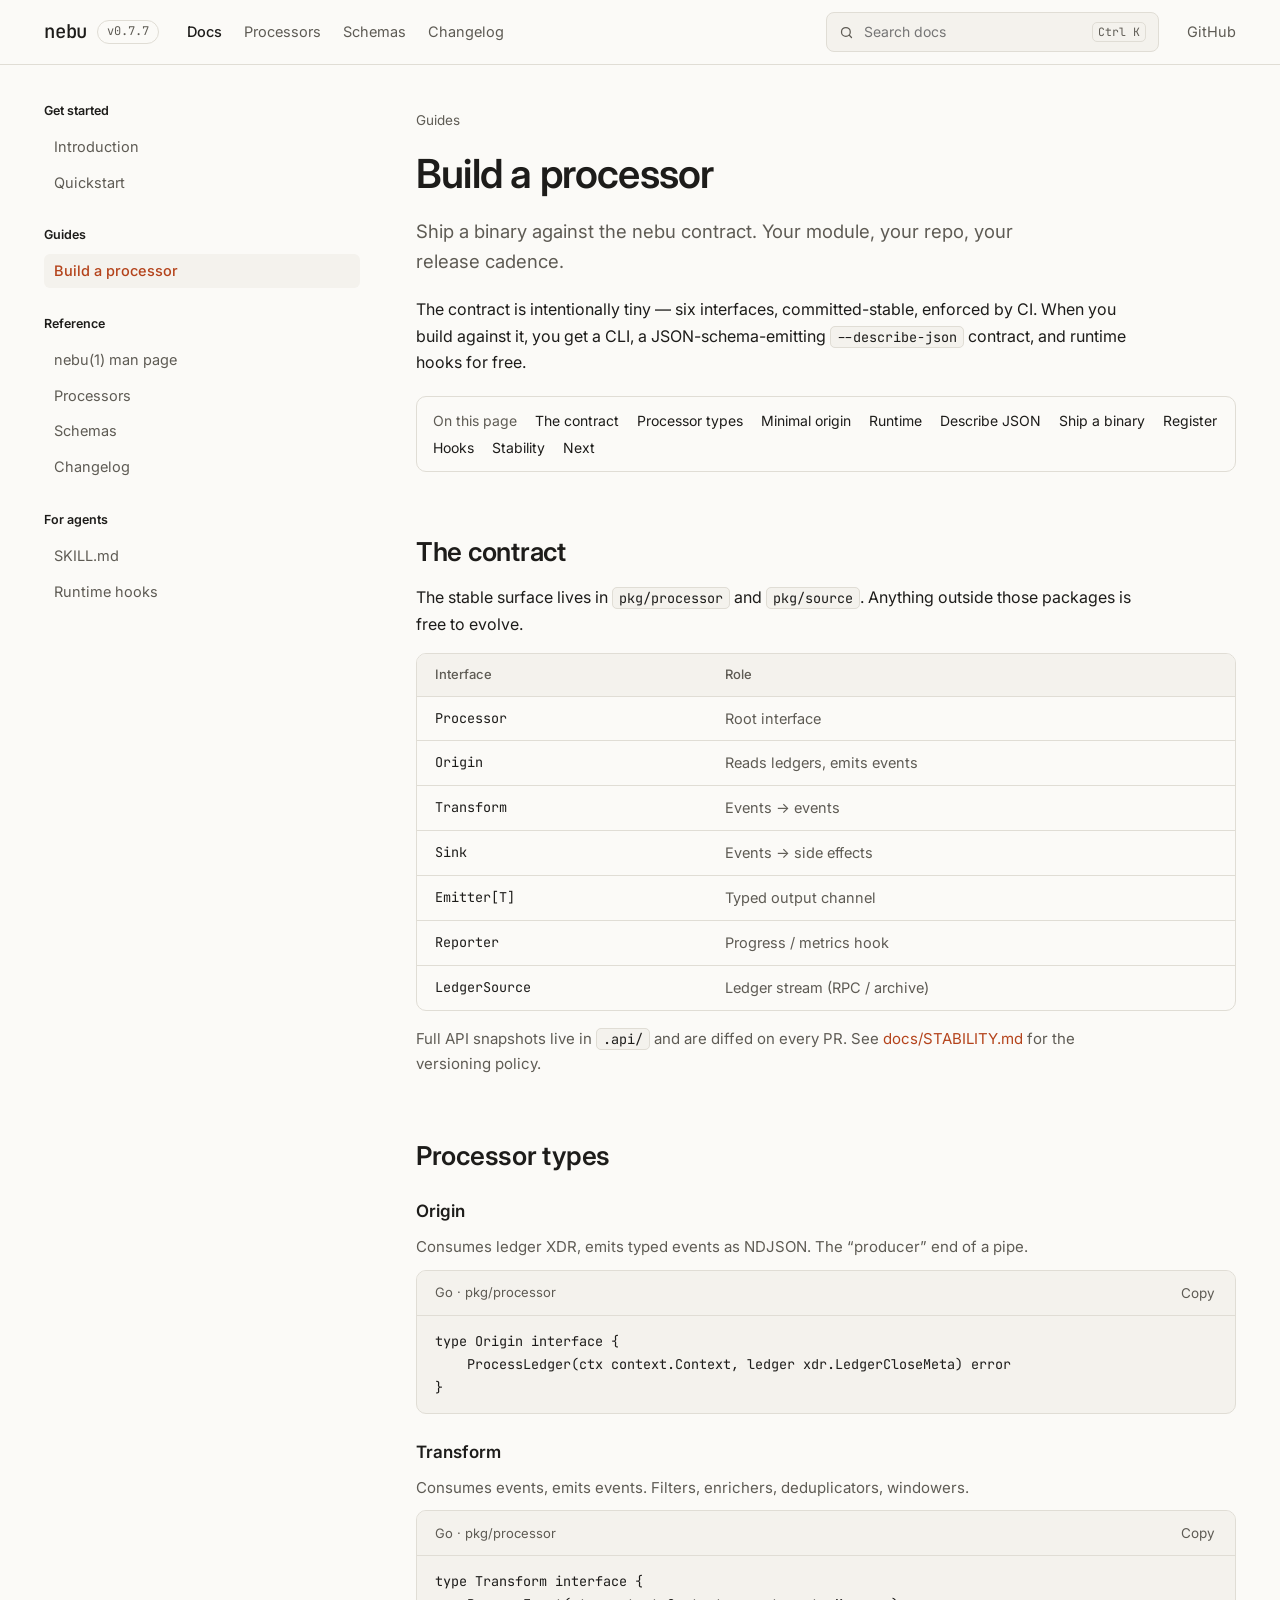
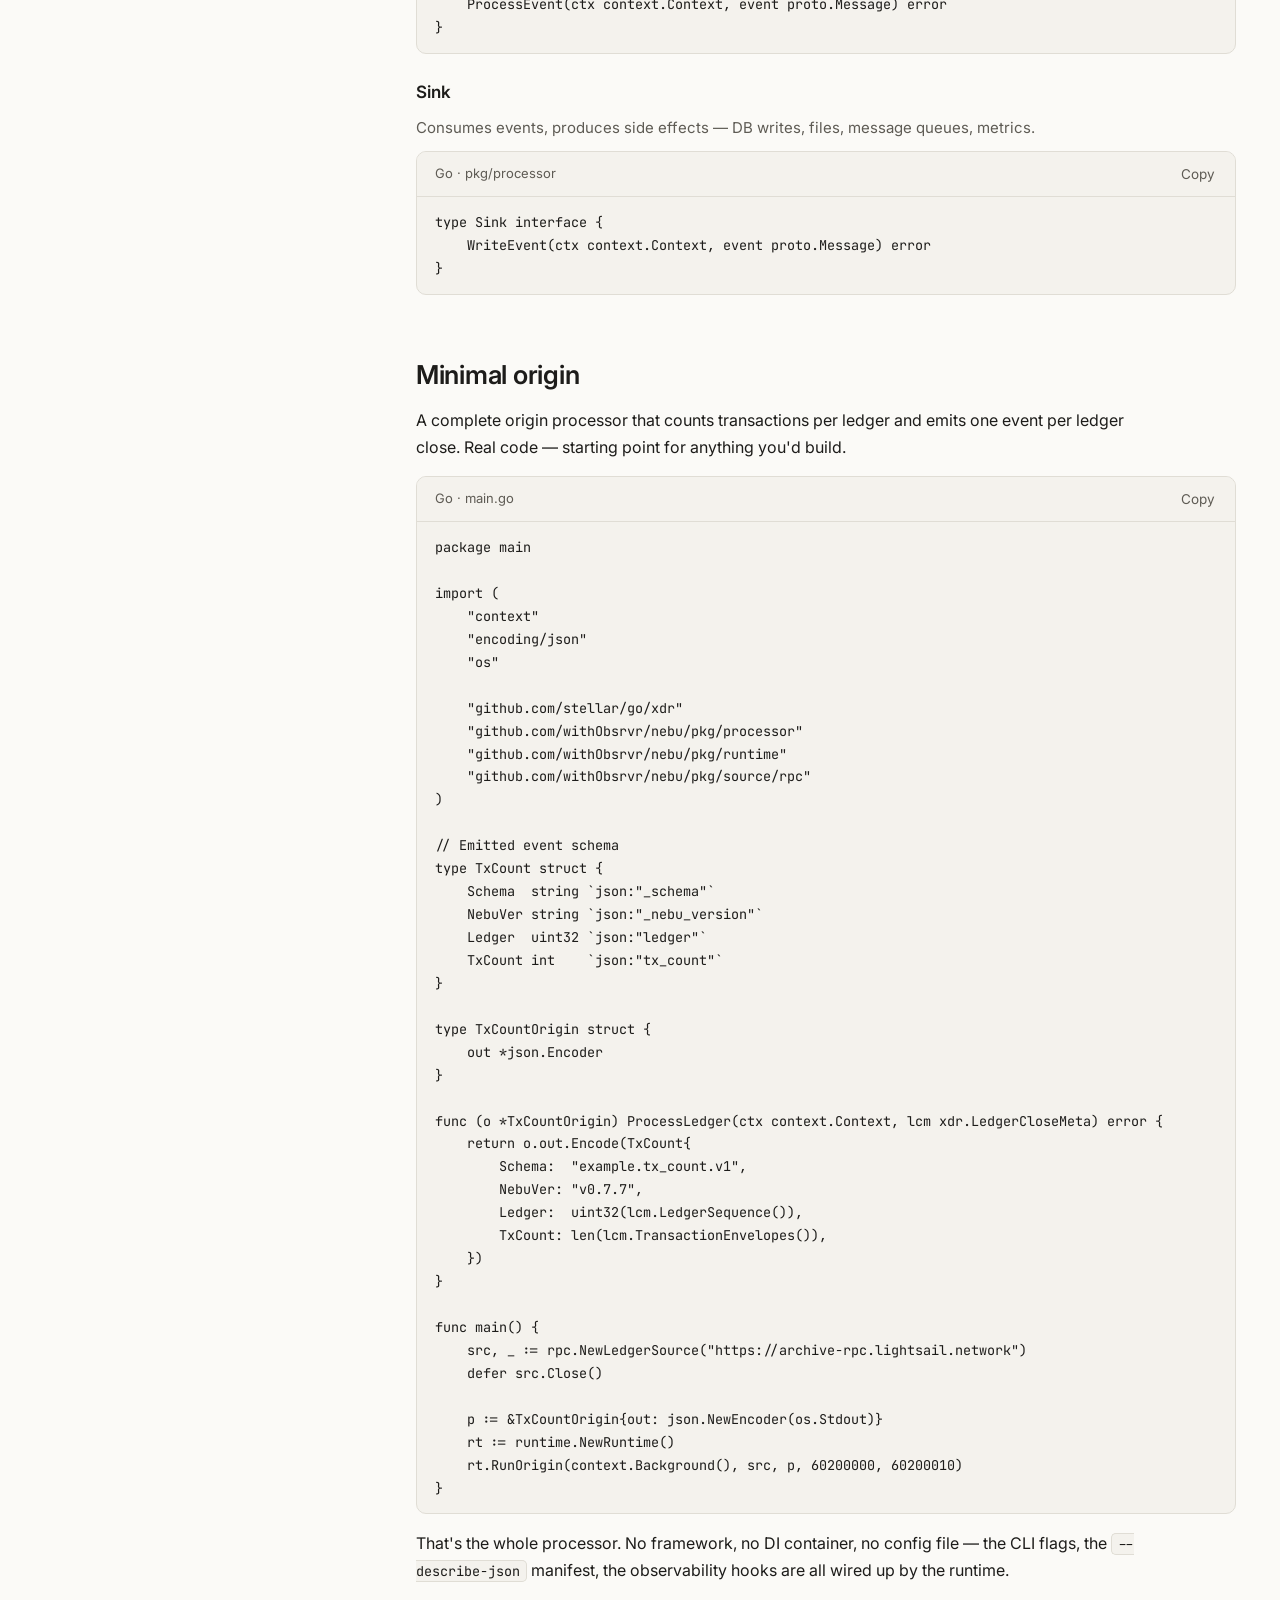
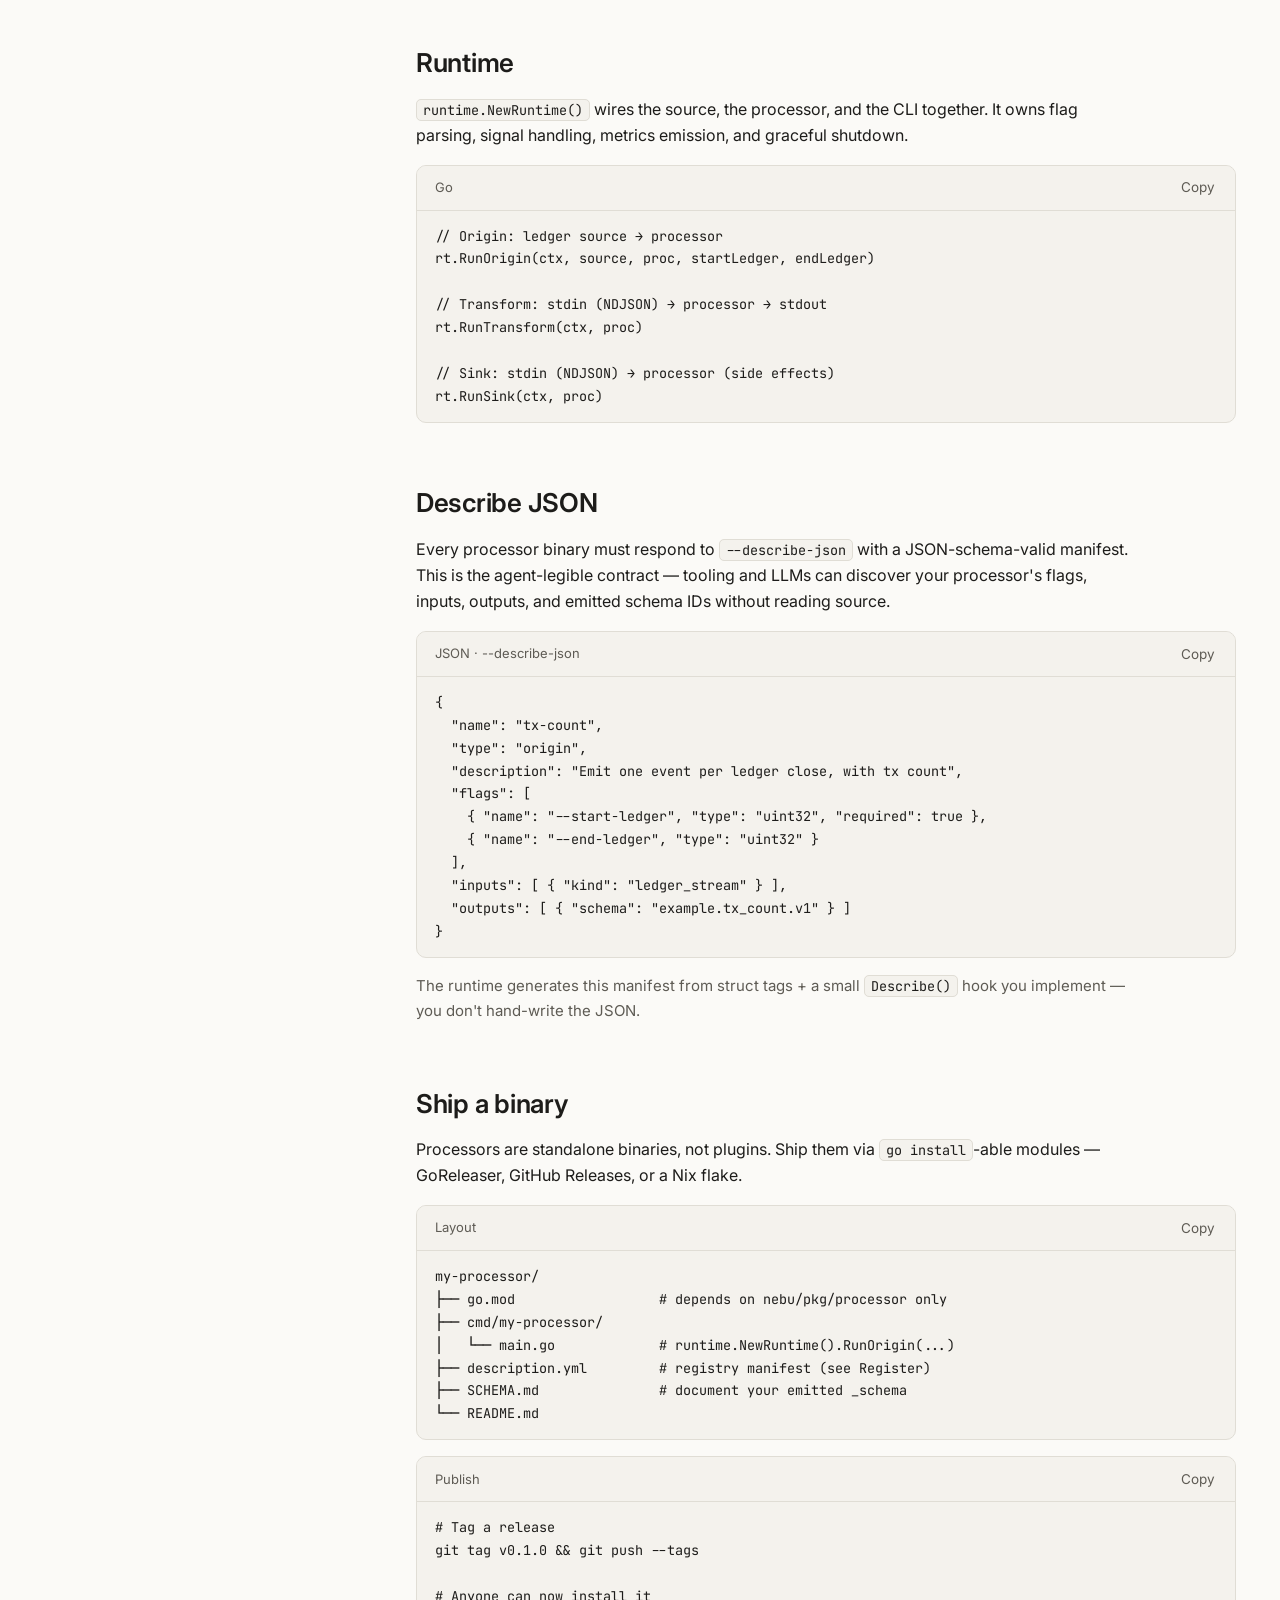
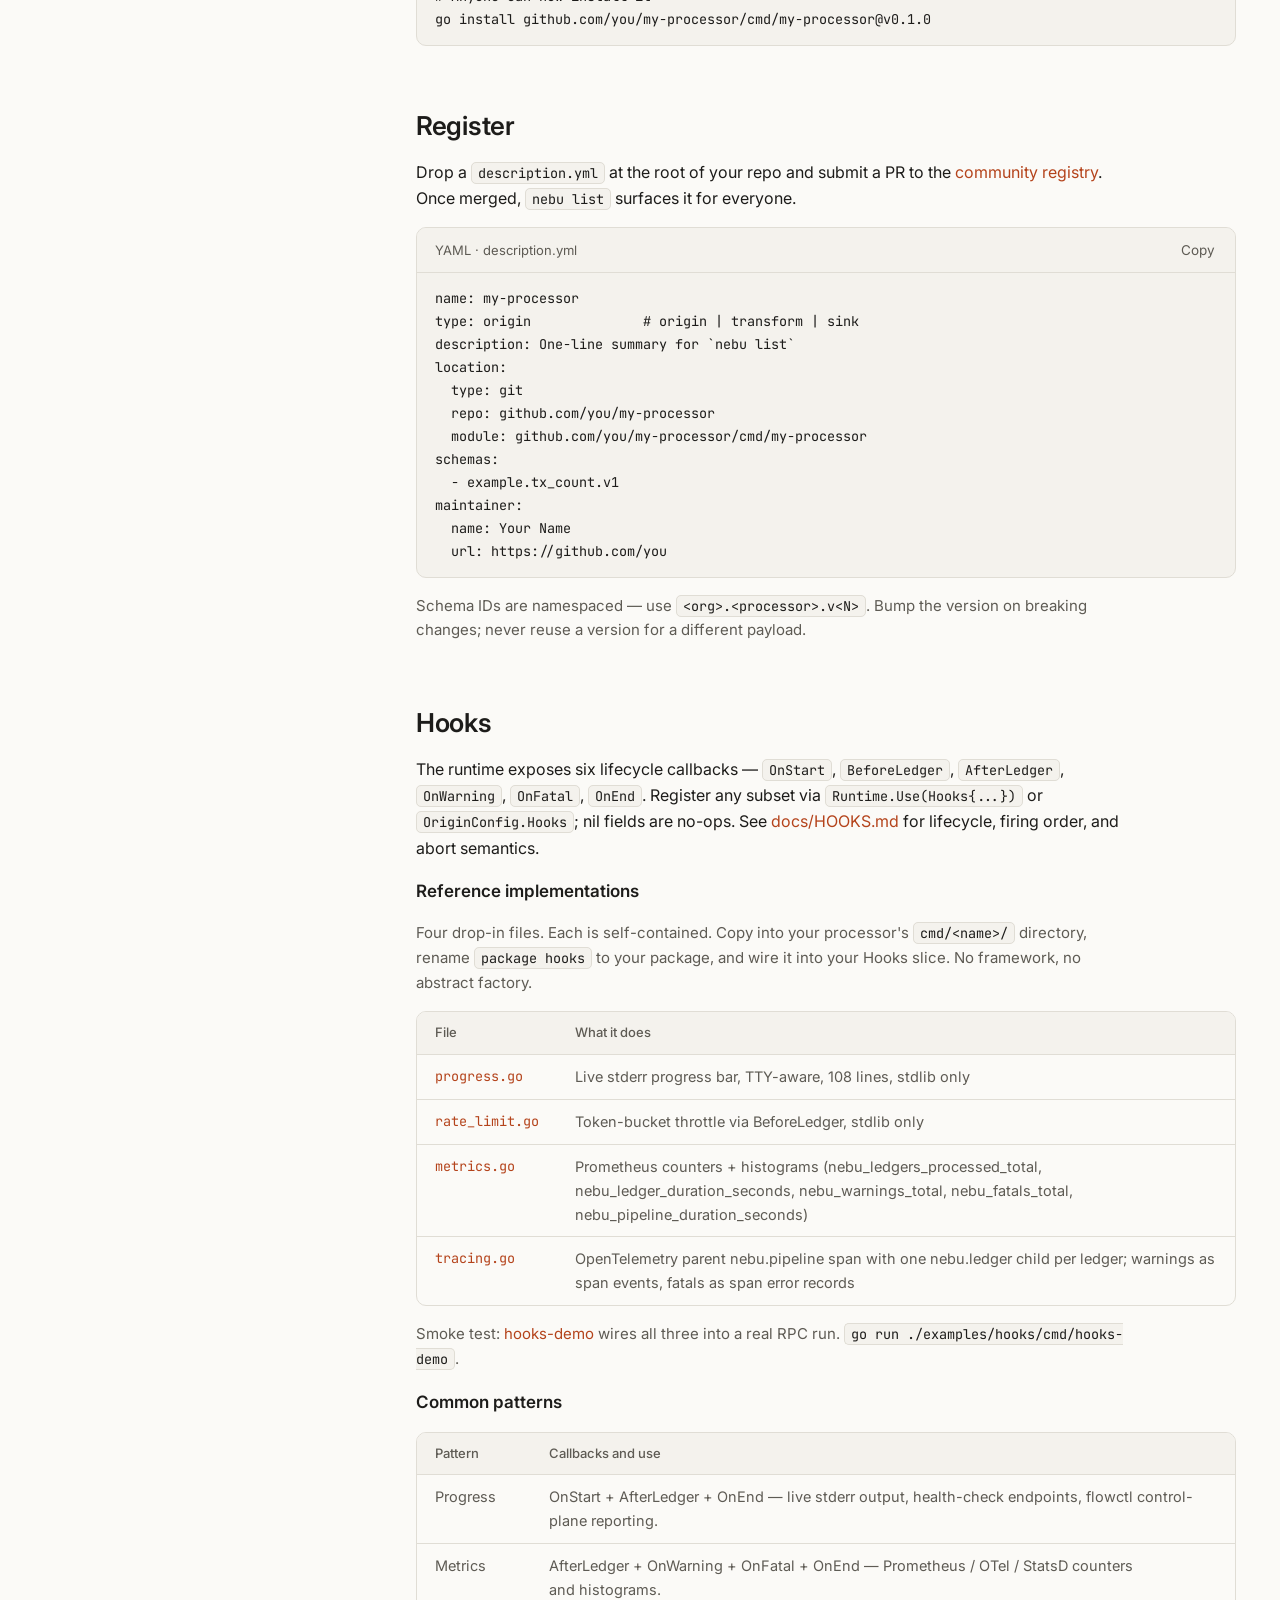
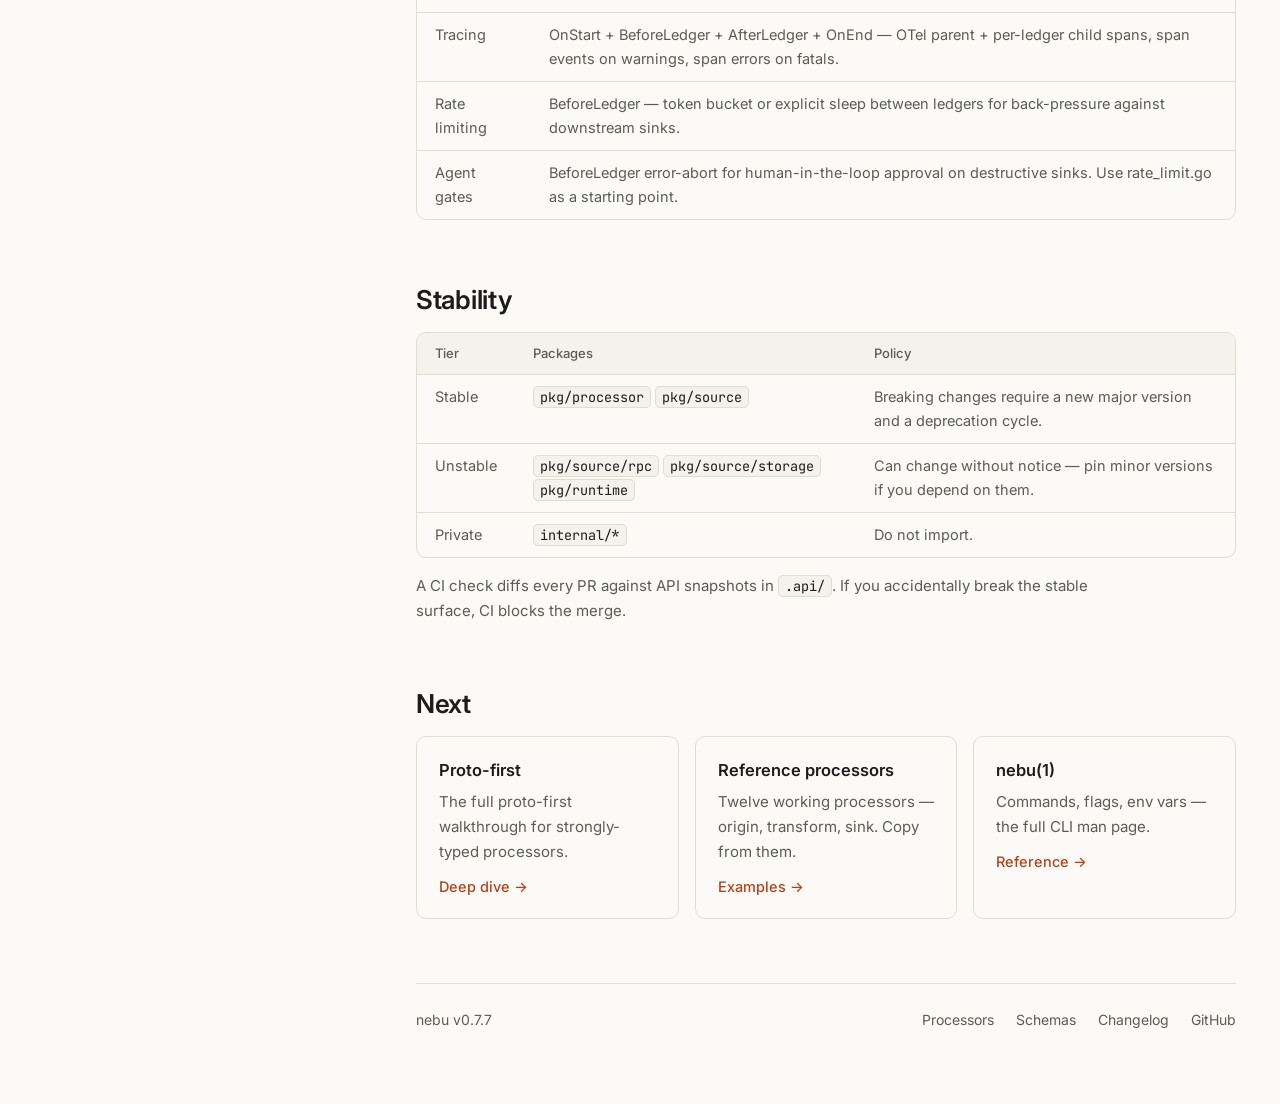
==== docs/build-processors.html @ 7b01dae7 "chore: repin the registry, and the samples catch up to v0.7.7 The registry bump to nebu v0.7.7 is me" ====
<!DOCTYPE html>
<html lang="en">
<head>
<meta charset="utf-8">
<meta name="viewport" content="width=device-width, initial-scale=1">
<meta name="color-scheme" content="dark light">
<title>Build a nebu processor</title>
<link rel="preconnect" href="https://fonts.googleapis.com">
<link rel="preconnect" href="https://fonts.gstatic.com" crossorigin>
<link rel="stylesheet" href="https://fonts.googleapis.com/css2?family=Inter:wght@400;500;600&amp;family=JetBrains+Mono:wght@400;500&amp;display=swap">
<link rel="stylesheet" href="assets/nebu.css">
</head>
<body id="top">

<header class="site-header">
<div class="site-header__inner">
<a href="index.html" class="brand">
<span class="brand__name">nebu</span>
<span class="brand__version">v0.7.7</span>
</a>
<nav aria-label="Primary" class="site-nav">
<a href="index.html" class="site-nav__link is-current">Docs</a>
<a href="processors.html" class="site-nav__link">Processors</a>
<a href="schemas.html" class="site-nav__link">Schemas</a>
<a href="changelog.html" class="site-nav__link">Changelog</a>
</nav>
<label data-search class="search">
<svg aria-hidden="true" width="15" height="15" viewBox="0 0 24 24" fill="none" stroke="currentColor" stroke-width="2" stroke-linecap="round"><circle cx="11" cy="11" r="7"></circle><path d="M20 20l-3.5-3.5"></path></svg>
<span class="sr-only">Search the docs</span>
<input type="search" placeholder="Search docs" class="search__input">
<span class="search__kbd">⌘K</span>
</label>
<a href="https://github.com/withObsrvr/nebu" class="site-nav__link">GitHub</a>
</div>
</header>

<div class="layout">
<nav aria-label="Documentation" class="sidebar"><div class="stack gap-2"><div class="sidebar__title">Get started</div><a href="index.html" class="sidebar__link">Introduction</a><a href="quickstart.html" class="sidebar__link">Quickstart</a></div><div class="stack gap-2"><div class="sidebar__title">Guides</div><a href="build-processors.html" aria-current="page" class="sidebar__link is-current">Build a processor</a></div><div class="stack gap-2"><div class="sidebar__title">Reference</div><a href="man.html" class="sidebar__link">nebu(1) man page</a><a href="processors.html" class="sidebar__link">Processors</a><a href="schemas.html" class="sidebar__link">Schemas</a><a href="changelog.html" class="sidebar__link">Changelog</a></div><div class="stack gap-2"><div class="sidebar__title">For agents</div><a href="https://nebu.withobsrvr.com/SKILL.md" class="sidebar__link">SKILL.md</a><a href="https://github.com/withObsrvr/nebu/blob/main/docs/HOOKS.md" class="sidebar__link">Runtime hooks</a></div></nav>
<main class="content">
<section class="stack gap-20"><div class="eyebrow">Guides</div>
<h1>Build a processor</h1>
<p class="lede">Ship a binary against the nebu contract. Your module, your repo, your release cadence.</p>
<p class="measure">The contract is intentionally tiny — six interfaces, committed-stable, enforced by CI. When you build against it, you get a CLI, a JSON-schema-emitting <code class="ic">--describe-json</code> contract, and runtime hooks for free.</p>
<nav aria-label="On this page" class="toc"><span class="muted">On this page</span><a href="#contract" class="fg">The contract</a><a href="#types" class="fg">Processor types</a><a href="#minimal" class="fg">Minimal origin</a><a href="#runtime" class="fg">Runtime</a><a href="#describe" class="fg">Describe JSON</a><a href="#ship" class="fg">Ship a binary</a><a href="#register" class="fg">Register</a><a href="#hooks" class="fg">Hooks</a><a href="#stability" class="fg">Stability</a><a href="#next" class="fg">Next</a></nav></section>

<section class="stack gap-16"><h2 id="contract">The contract</h2>
<p class="measure">The stable surface lives in <code class="ic">pkg/processor</code> and <code class="ic">pkg/source</code>. Anything outside those packages is free to evolve.</p>
<div class="table-wrap"><table class="table" style="min-width: 420px"><thead><tr><th scope="col">Interface</th><th scope="col">Role</th></tr></thead><tbody><tr><td class="mono nowrap">Processor</td><td class="muted">Root interface</td></tr><tr><td class="mono nowrap">Origin</td><td class="muted">Reads ledgers, emits events</td></tr><tr><td class="mono nowrap">Transform</td><td class="muted">Events → events</td></tr><tr><td class="mono nowrap">Sink</td><td class="muted">Events → side effects</td></tr><tr><td class="mono nowrap">Emitter[T]</td><td class="muted">Typed output channel</td></tr><tr><td class="mono nowrap">Reporter</td><td class="muted">Progress / metrics hook</td></tr><tr><td class="mono nowrap">LedgerSource</td><td class="muted">Ledger stream (RPC / archive)</td></tr></tbody></table></div>
<p class="measure small muted">Full API snapshots live in <code class="ic">.api/</code> and are diffed on every PR. See <a href="https://github.com/withObsrvr/nebu/blob/main/docs/STABILITY.md">docs/STABILITY.md</a> for the versioning policy.</p></section>

<section class="stack gap-24"><h2 id="types">Processor types</h2>
<div class="stack gap-10"><h3>Origin</h3>
<p class="measure small muted">Consumes ledger XDR, emits typed events as NDJSON. The “producer” end of a pipe.</p>
<div data-code class="code-block"><div class="code-block__head"><span class="code-block__label">Go · pkg/processor</span><button type="button" data-copy class="copy-btn">Copy</button></div><pre class="code-block__pre">type Origin interface {
	ProcessLedger(ctx context.Context, ledger xdr.LedgerCloseMeta) error
}</pre></div></div>
<div class="stack gap-10"><h3>Transform</h3>
<p class="measure small muted">Consumes events, emits events. Filters, enrichers, deduplicators, windowers.</p>
<div data-code class="code-block"><div class="code-block__head"><span class="code-block__label">Go · pkg/processor</span><button type="button" data-copy class="copy-btn">Copy</button></div><pre class="code-block__pre">type Transform interface {
	ProcessEvent(ctx context.Context, event proto.Message) error
}</pre></div></div>
<div class="stack gap-10"><h3>Sink</h3>
<p class="measure small muted">Consumes events, produces side effects — DB writes, files, message queues, metrics.</p>
<div data-code class="code-block"><div class="code-block__head"><span class="code-block__label">Go · pkg/processor</span><button type="button" data-copy class="copy-btn">Copy</button></div><pre class="code-block__pre">type Sink interface {
	WriteEvent(ctx context.Context, event proto.Message) error
}</pre></div></div></section>

<section class="stack gap-16"><h2 id="minimal">Minimal origin</h2>
<p class="measure">A complete origin processor that counts transactions per ledger and emits one event per ledger close. Real code — starting point for anything you'd build.</p>
<div data-code class="code-block"><div class="code-block__head"><span class="code-block__label">Go · main.go</span><button type="button" data-copy class="copy-btn">Copy</button></div><pre class="code-block__pre">package main

import (
	"context"
	"encoding/json"
	"os"

	"github.com/stellar/go/xdr"
	"github.com/withObsrvr/nebu/pkg/processor"
	"github.com/withObsrvr/nebu/pkg/runtime"
	"github.com/withObsrvr/nebu/pkg/source/rpc"
)

// Emitted event schema
type TxCount struct {
	Schema  string `json:"_schema"`
	NebuVer string `json:"_nebu_version"`
	Ledger  uint32 `json:"ledger"`
	TxCount int    `json:"tx_count"`
}

type TxCountOrigin struct {
	out *json.Encoder
}

func (o *TxCountOrigin) ProcessLedger(ctx context.Context, lcm xdr.LedgerCloseMeta) error {
	return o.out.Encode(TxCount{
		Schema:  "example.tx_count.v1",
		NebuVer: "v0.7.7",
		Ledger:  uint32(lcm.LedgerSequence()),
		TxCount: len(lcm.TransactionEnvelopes()),
	})
}

func main() {
	src, _ := rpc.NewLedgerSource("https://archive-rpc.lightsail.network")
	defer src.Close()

	p := &amp;TxCountOrigin{out: json.NewEncoder(os.Stdout)}
	rt := runtime.NewRuntime()
	rt.RunOrigin(context.Background(), src, p, 60200000, 60200010)
}</pre></div>
<p class="measure">That's the whole processor. No framework, no DI container, no config file — the CLI flags, the <code class="ic">--describe-json</code> manifest, the observability hooks are all wired up by the runtime.</p></section>

<section class="stack gap-16"><h2 id="runtime">Runtime</h2>
<p class="measure"><code class="ic">runtime.NewRuntime()</code> wires the source, the processor, and the CLI together. It owns flag parsing, signal handling, metrics emission, and graceful shutdown.</p>
<div data-code class="code-block"><div class="code-block__head"><span class="code-block__label">Go</span><button type="button" data-copy class="copy-btn">Copy</button></div><pre class="code-block__pre">// Origin: ledger source → processor
rt.RunOrigin(ctx, source, proc, startLedger, endLedger)

// Transform: stdin (NDJSON) → processor → stdout
rt.RunTransform(ctx, proc)

// Sink: stdin (NDJSON) → processor (side effects)
rt.RunSink(ctx, proc)</pre></div></section>

<section class="stack gap-16"><h2 id="describe">Describe JSON</h2>
<p class="measure">Every processor binary must respond to <code class="ic">--describe-json</code> with a JSON-schema-valid manifest. This is the agent-legible contract — tooling and LLMs can discover your processor's flags, inputs, outputs, and emitted schema IDs without reading source.</p>
<div data-code class="code-block"><div class="code-block__head"><span class="code-block__label">JSON · --describe-json</span><button type="button" data-copy class="copy-btn">Copy</button></div><pre class="code-block__pre">{
  "name": "tx-count",
  "type": "origin",
  "description": "Emit one event per ledger close, with tx count",
  "flags": [
    { "name": "--start-ledger", "type": "uint32", "required": true },
    { "name": "--end-ledger", "type": "uint32" }
  ],
  "inputs": [ { "kind": "ledger_stream" } ],
  "outputs": [ { "schema": "example.tx_count.v1" } ]
}</pre></div>
<p class="measure small muted">The runtime generates this manifest from struct tags + a small <code class="ic">Describe()</code> hook you implement — you don't hand-write the JSON.</p></section>

<section class="stack gap-16"><h2 id="ship">Ship a binary</h2>
<p class="measure">Processors are standalone binaries, not plugins. Ship them via <code class="ic">go install</code>-able modules — GoReleaser, GitHub Releases, or a Nix flake.</p>
<div data-code class="code-block"><div class="code-block__head"><span class="code-block__label">Layout</span><button type="button" data-copy class="copy-btn">Copy</button></div><pre class="code-block__pre">my-processor/
├── go.mod                  # depends on nebu/pkg/processor only
├── cmd/my-processor/
│   └── main.go             # runtime.NewRuntime().RunOrigin(...)
├── description.yml         # registry manifest (see Register)
├── SCHEMA.md               # document your emitted _schema
└── README.md</pre></div>
<div data-code class="code-block"><div class="code-block__head"><span class="code-block__label">Publish</span><button type="button" data-copy class="copy-btn">Copy</button></div><pre class="code-block__pre"># Tag a release
git tag v0.1.0 &amp;&amp; git push --tags

# Anyone can now install it
go install github.com/you/my-processor/cmd/my-processor@v0.1.0</pre></div></section>

<section class="stack gap-16"><h2 id="register">Register</h2>
<p class="measure">Drop a <code class="ic">description.yml</code> at the root of your repo and submit a PR to the <a href="https://github.com/withObsrvr/nebu-processor-registry">community registry</a>. Once merged, <code class="ic">nebu list</code> surfaces it for everyone.</p>
<div data-code class="code-block"><div class="code-block__head"><span class="code-block__label">YAML · description.yml</span><button type="button" data-copy class="copy-btn">Copy</button></div><pre class="code-block__pre">name: my-processor
type: origin              # origin | transform | sink
description: One-line summary for `nebu list`
location:
  type: git
  repo: github.com/you/my-processor
  module: github.com/you/my-processor/cmd/my-processor
schemas:
  - example.tx_count.v1
maintainer:
  name: Your Name
  url: https://github.com/you</pre></div>
<p class="measure small muted">Schema IDs are namespaced — use <code class="ic">&lt;org&gt;.&lt;processor&gt;.v&lt;N&gt;</code>. Bump the version on breaking changes; never reuse a version for a different payload.</p></section>

<section class="stack gap-16"><h2 id="hooks">Hooks</h2>
<p class="measure">The runtime exposes six lifecycle callbacks — <code class="ic">OnStart</code>, <code class="ic">BeforeLedger</code>, <code class="ic">AfterLedger</code>, <code class="ic">OnWarning</code>, <code class="ic">OnFatal</code>, <code class="ic">OnEnd</code>. Register any subset via <code class="ic">Runtime.Use(Hooks{...})</code> or <code class="ic">OriginConfig.Hooks</code>; nil fields are no-ops. See <a href="https://github.com/withObsrvr/nebu/blob/main/docs/HOOKS.md">docs/HOOKS.md</a> for lifecycle, firing order, and abort semantics.</p>
<h3>Reference implementations</h3>
<p class="measure small muted">Four drop-in files. Each is self-contained. Copy into your processor's <code class="ic">cmd/&lt;name&gt;/</code> directory, rename <code class="ic">package hooks</code> to your package, and wire it into your Hooks slice. No framework, no abstract factory.</p>
<div class="table-wrap"><table class="table"><thead><tr><th scope="col">File</th><th scope="col">What it does</th></tr></thead><tbody><tr><td class="mono nowrap"><a href="https://github.com/withObsrvr/nebu-processor-registry/blob/main/processors/token-transfer/cmd/token-transfer/progress.go">progress.go</a></td><td class="muted">Live stderr progress bar, TTY-aware, 108 lines, stdlib only</td></tr><tr><td class="mono nowrap"><a href="https://github.com/withObsrvr/nebu/blob/main/examples/hooks/rate_limit.go">rate_limit.go</a></td><td class="muted">Token-bucket throttle via BeforeLedger, stdlib only</td></tr><tr><td class="mono nowrap"><a href="https://github.com/withObsrvr/nebu/blob/main/examples/hooks/metrics.go">metrics.go</a></td><td class="muted">Prometheus counters + histograms (nebu_ledgers_processed_total, nebu_ledger_duration_seconds, nebu_warnings_total, nebu_fatals_total, nebu_pipeline_duration_seconds)</td></tr><tr><td class="mono nowrap"><a href="https://github.com/withObsrvr/nebu/blob/main/examples/hooks/tracing.go">tracing.go</a></td><td class="muted">OpenTelemetry parent nebu.pipeline span with one nebu.ledger child per ledger; warnings as span events, fatals as span error records</td></tr></tbody></table></div>
<p class="measure small muted">Smoke test: <a href="https://github.com/withObsrvr/nebu/tree/main/examples/hooks/cmd/hooks-demo">hooks-demo</a> wires all three into a real RPC run. <code class="ic">go run ./examples/hooks/cmd/hooks-demo</code>.</p>
<h3>Common patterns</h3>
<div class="table-wrap"><table class="table"><thead><tr><th scope="col">Pattern</th><th scope="col">Callbacks and use</th></tr></thead><tbody><tr><td class="muted">Progress</td><td class="muted">OnStart + AfterLedger + OnEnd — live stderr output, health-check endpoints, flowctl control-plane reporting.</td></tr><tr><td class="muted">Metrics</td><td class="muted">AfterLedger + OnWarning + OnFatal + OnEnd — Prometheus / OTel / StatsD counters and histograms.</td></tr><tr><td class="muted">Tracing</td><td class="muted">OnStart + BeforeLedger + AfterLedger + OnEnd — OTel parent + per-ledger child spans, span events on warnings, span errors on fatals.</td></tr><tr><td class="muted">Rate limiting</td><td class="muted">BeforeLedger — token bucket or explicit sleep between ledgers for back-pressure against downstream sinks.</td></tr><tr><td class="muted">Agent gates</td><td class="muted">BeforeLedger error-abort for human-in-the-loop approval on destructive sinks. Use rate_limit.go as a starting point.</td></tr></tbody></table></div></section>

<section class="stack gap-16"><h2 id="stability">Stability</h2>
<div class="table-wrap"><table class="table" style="min-width: 640px"><thead><tr><th scope="col">Tier</th><th scope="col">Packages</th><th scope="col">Policy</th></tr></thead><tbody><tr><td class="muted">Stable</td><td class="muted"><code class="ic">pkg/processor</code> <code class="ic">pkg/source</code></td><td class="muted">Breaking changes require a new major version and a deprecation cycle.</td></tr><tr><td class="muted">Unstable</td><td class="muted"><code class="ic">pkg/source/rpc</code> <code class="ic">pkg/source/storage</code> <code class="ic">pkg/runtime</code></td><td class="muted">Can change without notice — pin minor versions if you depend on them.</td></tr><tr><td class="muted">Private</td><td class="muted"><code class="ic">internal/*</code></td><td class="muted">Do not import.</td></tr></tbody></table></div>
<p class="measure small muted">A CI check diffs every PR against API snapshots in <code class="ic">.api/</code>. If you accidentally break the stable surface, CI blocks the merge.</p></section>

<section class="stack gap-16"><h2 id="next">Next</h2>
<div style="display: grid; grid-template-columns: repeat(auto-fit, minmax(min(230px, 100%), 1fr)); gap: 16px"><a href="https://github.com/withObsrvr/nebu-processor-registry/blob/main/BUILDING_PROTO_PROCESSORS.md" class="card"><span class="card__title">Proto-first</span><span class="small muted">The full proto-first walkthrough for strongly-typed processors.</span><span class="card__cta">Deep dive →</span></a><a href="https://github.com/withObsrvr/nebu/tree/main/examples/processors" class="card"><span class="card__title">Reference processors</span><span class="small muted">Twelve working processors — origin, transform, sink. Copy from them.</span><span class="card__cta">Examples →</span></a><a href="man.html" class="card"><span class="card__title">nebu(1)</span><span class="small muted">Commands, flags, env vars — the full CLI man page.</span><span class="card__cta">Reference →</span></a></div></section>

<footer class="site-footer">
<span>nebu v0.7.7</span>
<div class="site-footer__links">
<a href="processors.html" class="muted">Processors</a>
<a href="schemas.html" class="muted">Schemas</a>
<a href="changelog.html" class="muted">Changelog</a>
<a href="https://github.com/withObsrvr/nebu" class="muted">GitHub</a>
</div>
</footer>
</main>
</div>

<script src="assets/nebu.js"></script>
</body>
</html>
---- docs/assets/nebu.css ----
/* =============================================================================
 * nebu.css — shared styles for the nebu documentation site.
 *
 * Calm docs layout: top bar, section sidebar, one reading column.
 * Dark by default; follows the reader's light-mode preference.
 * Every page links this file; no build step, no CDN framework.
 * =========================================================================== */

/* ---- Tokens ------------------------------------------------------------ */

:root {
  --bg: #141413;
  --panel: #1c1c1a;
  --code: #0f0f0e;
  --line: #2e2d2a;
  --fg: #ebe9e4;
  --muted: #a8a49c;
  --accent: #ff8a5c;
  --teal: #6fd3c5;
  --btn-bg: #ff7f50;
  --btn-fg: #1d0e07;
  --code-fg: #e4e1da;

  --font-sans: Inter, system-ui, -apple-system, 'Segoe UI', sans-serif;
  --font-mono: 'JetBrains Mono', ui-monospace, Menlo, monospace;

  color-scheme: dark;
}

@media (prefers-color-scheme: light) {
  :root {
    --bg: #fbfaf7;
    --panel: #f4f2ed;
    --code: #f4f2ed;
    --line: #e0ddd5;
    --fg: #1d1c1a;
    --muted: #5e5b54;
    --accent: #b4431b;
    --teal: #0d6b61;
    --btn-bg: #b4431b;
    --btn-fg: #ffffff;
    --code-fg: #1d1c1a;
    color-scheme: light;
  }
}

/* ---- Base -------------------------------------------------------------- */

*, *::before, *::after { box-sizing: border-box; }

html { scroll-behavior: smooth; }

body {
  margin: 0;
  background: var(--bg);
  color: var(--fg);
  font-family: var(--font-sans);
  font-size: 16px;
  line-height: 1.65;
  text-wrap: pretty;
}

a { color: var(--accent); text-decoration: none; }
a:hover { color: var(--fg); text-decoration: underline; }
:focus-visible { outline: 2px solid var(--accent); outline-offset: 2px; }

/* In-page jumps land clear of the top edge */
[id] { scroll-margin-top: 24px; }

.sr-only {
  position: absolute;
  width: 1px;
  height: 1px;
  overflow: hidden;
  clip-path: inset(50%);
  white-space: nowrap;
}

/* ---- Text utilities ---------------------------------------------------- */

.fg     { color: var(--fg); }
.muted  { color: var(--muted); }
.accent { color: var(--accent); }
.teal   { color: var(--teal); }
.strong { font-weight: 600; }
.small  { font-size: 15px; }
.mono   { font-family: var(--font-mono); font-size: 13.5px; }
.mono.xs { font-size: 12.5px; }
.nowrap { white-space: nowrap; }
.measure { max-width: 720px; }

.stack { display: flex; flex-direction: column; }
.gap-2  { gap: 2px; }
.gap-4  { gap: 4px; }
.gap-6  { gap: 6px; }
.gap-8  { gap: 8px; }
.gap-10 { gap: 10px; }
.gap-12 { gap: 12px; }
.gap-14 { gap: 14px; }
.gap-16 { gap: 16px; }
.gap-18 { gap: 18px; }
.gap-20 { gap: 20px; }
.gap-22 { gap: 22px; }
.gap-24 { gap: 24px; }
.gap-26 { gap: 26px; }

.row      { display: flex; align-items: center; gap: 12px; }
.row-wrap { display: flex; flex-wrap: wrap; align-items: center; gap: 8px 12px; }

/* ---- Top bar ----------------------------------------------------------- */

.site-header { border-bottom: 1px solid var(--line); }

.site-header__inner {
  max-width: 1240px;
  margin: 0 auto;
  padding: 10px 24px;
  display: flex;
  flex-wrap: wrap;
  align-items: center;
  gap: 12px 28px;
}

.brand {
  display: flex;
  align-items: center;
  gap: 10px;
  min-height: 44px;
  color: var(--fg);
}
.brand:hover { text-decoration: none; }

.brand__name {
  font-family: var(--font-mono);
  font-size: 19px;
  font-weight: 500;
  letter-spacing: -0.01em;
}

.brand__version {
  font-family: var(--font-mono);
  font-size: 12px;
  color: var(--muted);
  border: 1px solid var(--line);
  border-radius: 999px;
  padding: 1px 9px;
}

.site-nav {
  display: flex;
  flex-wrap: wrap;
  gap: 4px 22px;
  font-size: 14.5px;
  flex: 1 1 auto;
}

.site-nav__link { color: var(--muted); font-size: 14.5px; line-height: 44px; }
.site-nav__link.is-current { color: var(--fg); font-weight: 500; }

/* ---- Search ------------------------------------------------------------ */

.search {
  position: relative;
  display: flex;
  align-items: center;
  gap: 8px;
  height: 40px;
  padding: 0 12px;
  border: 1px solid var(--line);
  border-radius: 8px;
  background: var(--panel);
  color: var(--muted);
  font-size: 14px;
  flex: 0 1 240px;
}
.search:focus-within { border-color: var(--accent); }

.search__input {
  flex: 1 1 auto;
  min-width: 0;
  background: transparent;
  border: 0;
  outline: 0;
  color: var(--fg);
  font: inherit;
}
.search__input::-webkit-search-cancel-button { display: none; }

.search__kbd {
  font-family: var(--font-mono);
  font-size: 11.5px;
  border: 1px solid var(--line);
  border-radius: 5px;
  padding: 0 5px;
  white-space: nowrap;
}

.search__results {
  position: absolute;
  top: calc(100% + 6px);
  left: 0;
  z-index: 10;
  width: max(100%, 340px);
  max-width: calc(100vw - 48px);
  max-height: 60vh;
  overflow-y: auto;
  margin: 0;
  padding: 6px;
  list-style: none;
  border: 1px solid var(--line);
  border-radius: 10px;
  background: var(--panel);
  box-shadow: 0 12px 32px rgba(0, 0, 0, 0.25);
}
.search__results[hidden] { display: none; }

.search__result a {
  display: flex;
  flex-direction: column;
  padding: 7px 10px;
  border-radius: 6px;
  color: var(--fg);
  line-height: 1.4;
}
.search__result a:hover,
.search__result[aria-selected="true"] a {
  background: var(--bg);
  text-decoration: none;
}
.search__result-page { font-size: 12.5px; color: var(--muted); }
.search__empty { padding: 7px 10px; color: var(--muted); }

/* ---- Layout ------------------------------------------------------------ */

.layout {
  max-width: 1240px;
  margin: 0 auto;
  padding: 0 24px;
  display: flex;
  flex-wrap: wrap;
  gap: 0 56px;
}

.sidebar {
  flex: 1 1 210px;
  max-width: 100%;
  padding: 36px 0 24px;
  font-size: 14.5px;
  display: flex;
  flex-direction: column;
  gap: 26px;
}

.sidebar__title {
  font-size: 12.5px;
  font-weight: 600;
  color: var(--fg);
  margin-bottom: 6px;
}

.sidebar__link { color: var(--muted); padding: 5px 10px; border-radius: 6px; }
.sidebar__link.is-current {
  color: var(--accent);
  font-weight: 500;
  background: var(--panel);
}

.content {
  flex: 999 1 560px;
  min-width: 0;
  max-width: 820px;
  padding: 44px 0 72px;
  display: flex;
  flex-direction: column;
  gap: 64px;
}

.content p { margin: 0; }
.content strong { font-weight: 600; }

.content h1 {
  margin: 0;
  font-size: 40px;
  line-height: 1.15;
  font-weight: 600;
  letter-spacing: -0.02em;
}

.content h2 {
  margin: 0;
  font-size: 26px;
  line-height: 1.25;
  font-weight: 600;
  letter-spacing: -0.01em;
}

.content h3 { margin: 0; font-size: 17px; font-weight: 600; }
.content h3.h3-sm { font-size: 16.5px; }
.content h3.h3-xs { font-size: 15.5px; }
.content h3.h3-mono { font-family: var(--font-mono); font-size: 16.5px; }

h1, h2, h3 { overflow-wrap: anywhere; }

.eyebrow { font-size: 13.5px; color: var(--muted); }

.lede {
  font-size: 18.5px;
  line-height: 1.6;
  color: var(--muted);
  max-width: 680px;
}

.tagline { font-size: 16px; font-weight: 500; }

.toc {
  display: flex;
  flex-wrap: wrap;
  gap: 4px 18px;
  padding: 12px 16px;
  border: 1px solid var(--line);
  border-radius: 10px;
  font-size: 14px;
}

.site-footer {
  display: flex;
  flex-wrap: wrap;
  justify-content: space-between;
  gap: 10px 24px;
  padding-top: 24px;
  border-top: 1px solid var(--line);
  font-size: 14px;
  color: var(--muted);
}
.site-footer a { color: var(--muted); }
.site-footer__links { display: flex; flex-wrap: wrap; gap: 6px 22px; }

/* ---- Inline code ------------------------------------------------------- */

.ic {
  font-family: var(--font-mono);
  font-size: 13.5px;
  color: var(--fg);
  background: var(--panel);
  border: 1px solid var(--line);
  border-radius: 5px;
  padding: 1px 6px;
}

/* ---- Code blocks ------------------------------------------------------- */

.code-block {
  border: 1px solid var(--line);
  border-radius: 10px;
  background: var(--code);
  overflow: hidden;
}

/* Copy button sits beside the code instead of a header bar */
.code-block--inline { display: flex; align-items: flex-start; }
.code-block--inline .code-block__pre { flex: 1 1 auto; min-width: 0; }

.code-block__pre {
  margin: 0;
  padding: 14px 18px;
  overflow-x: auto;
  white-space: pre;
  tab-size: 4;
  font-family: var(--font-mono);
  font-size: 13.5px;
  line-height: 1.7;
  color: var(--code-fg);
}
.code-block__pre--roomy { padding: 16px 18px; }

.code-block__head {
  display: flex;
  align-items: center;
  justify-content: space-between;
  gap: 12px;
  padding: 0 8px 0 18px;
  border-bottom: 1px solid var(--line);
  background: var(--panel);
}
.code-block__head--tabs { padding: 0 8px 0 6px; }

.code-block__label { font-size: 13px; color: var(--muted); }

.copy-btn {
  flex: 0 0 auto;
  height: 44px;
  padding: 0 12px;
  border: 0;
  background: transparent;
  color: var(--muted);
  font: inherit;
  font-size: 13.5px;
  cursor: pointer;
}
.copy-btn:hover,
.copy-btn.is-copied { color: var(--fg); }

/* ---- Tabs -------------------------------------------------------------- */

.tabs { display: flex; gap: 2px; }

.tab {
  height: 44px;
  padding: 0 14px;
  border: 0;
  border-bottom: 2px solid transparent;
  background: transparent;
  color: var(--muted);
  font: inherit;
  font-size: 14px;
  font-weight: 500;
  cursor: pointer;
}
.tab:hover { color: var(--fg); }
.tab[aria-selected="true"] {
  color: var(--fg);
  border-bottom-color: var(--accent);
}

/* ---- Buttons ----------------------------------------------------------- */

.btn {
  display: inline-flex;
  align-items: center;
  height: 44px;
  padding: 0 18px;
  border: 1px solid var(--line);
  border-radius: 8px;
  background: transparent;
  color: var(--fg);
  font: inherit;
  font-size: 15px;
  font-weight: 500;
  cursor: pointer;
}
.btn:hover { color: var(--fg); text-decoration: none; border-color: var(--muted); }

.btn--sm {
  padding: 0 16px;
  background: var(--bg);
  font-size: 14px;
}

.btn--primary {
  border-color: transparent;
  background: var(--btn-bg);
  color: var(--btn-fg);
  font-weight: 600;
}
.btn--primary:hover { color: var(--btn-fg); border-color: transparent; filter: brightness(1.08); }

/* ---- Tables ------------------------------------------------------------ */

.table-wrap {
  overflow-x: auto;
  border: 1px solid var(--line);
  border-radius: 10px;
}

.table {
  width: 100%;
  min-width: 520px;
  border-collapse: collapse;
  font-size: 14.5px;
  text-align: left;
}
.table thead tr { background: var(--panel); color: var(--muted); }
.table thead th { padding: 10px 18px; font-weight: 500; font-size: 13px; }
.table tbody tr { border-top: 1px solid var(--line); }
.table tbody th { padding: 10px 18px; font-weight: 400; vertical-align: top; }
.table td { padding: 10px 18px; vertical-align: top; }

/* ---- Feature grids (home) --------------------------------------------- */

.grid-features {
  display: grid;
  grid-template-columns: repeat(auto-fit, minmax(min(320px, 100%), 1fr));
  gap: 28px 40px;
}

/* Secondary tier: smaller columns under a rule */
.grid-features--minor {
  grid-template-columns: repeat(auto-fit, minmax(min(220px, 100%), 1fr));
  gap: 24px 32px;
  padding-top: 24px;
  border-top: 1px solid var(--line);
}

.link-cta { font-size: 15px; font-weight: 500; }

/* ---- Cards, entries, pills -------------------------------------------- */

.card {
  display: flex;
  flex-direction: column;
  gap: 6px;
  padding: 20px 22px;
  border: 1px solid var(--line);
  border-radius: 10px;
  color: var(--fg);
}
.card:hover { color: var(--fg); text-decoration: none; border-color: var(--muted); }
.card__title { font-size: 16.5px; font-weight: 600; }
.card__cta { font-size: 14.5px; font-weight: 500; color: var(--accent); margin-top: 4px; }

.panel {
  display: flex;
  flex-direction: column;
  gap: 8px;
  padding: 20px 22px;
  border: 1px solid var(--line);
  border-radius: 10px;
}

.entry {
  display: flex;
  flex-direction: column;
  gap: 12px;
  padding: 22px 24px;
  border: 1px solid var(--line);
  border-radius: 10px;
}

.entry__head {
  display: flex;
  flex-wrap: wrap;
  align-items: baseline;
  justify-content: space-between;
  gap: 6px 16px;
  padding-bottom: 10px;
  border-bottom: 1px solid var(--line);
}

.pill {
  font-size: 12.5px;
  color: var(--muted);
  border: 1px solid var(--line);
  border-radius: 999px;
  padding: 1px 10px;
  white-space: nowrap;
}
.pill--accent { color: var(--accent); }
.pill--teal   { color: var(--teal); }
.pill--fg     { color: var(--fg); }

.chip {
  font-family: var(--font-mono);
  font-size: 13.5px;
  color: var(--fg);
  border: 1px solid var(--line);
  border-radius: 8px;
  padding: 6px 12px;
}
.chip:hover { color: var(--fg); text-decoration: none; border-color: var(--muted); }

.meta-list {
  margin: 0;
  display: flex;
  flex-direction: column;
  gap: 6px;
  font-size: 14.5px;
}
.meta-list__row { display: flex; flex-wrap: wrap; gap: 2px 16px; }
.meta-list__key { flex: 0 0 84px; color: var(--muted); }
.meta-list__val { margin: 0; flex: 1 1 260px; }

.callout {
  display: flex;
  flex-direction: column;
  gap: 4px;
  padding: 16px 20px;
  border: 1px solid var(--line);
  border-radius: 10px;
  background: var(--panel);
  font-size: 15px;
}

/* ---- Lists ------------------------------------------------------------- */

.list {
  margin: 0;
  padding-left: 20px;
  display: flex;
  flex-direction: column;
}
.list.gap-8  { max-width: 720px; }
.list.gap-14 { max-width: 760px; }
.list--small { font-size: 15px; }

.steps {
  margin: 0;
  padding: 0;
  list-style: none;
  display: flex;
  flex-direction: column;
  gap: 26px;
}
.step-num { color: var(--muted); font-weight: 500; margin-right: 8px; }

/* ---- Pipeline diagram (home) ------------------------------------------ */

.flow {
  display: flex;
  flex-direction: column;
  gap: 10px;
  padding: 22px;
  border: 1px solid var(--line);
  border-radius: 10px;
  background: var(--panel);
  font-size: 14.5px;
}

.flow__source {
  display: flex;
  flex-direction: column;
  gap: 2px;
  padding: 14px 16px;
  border: 1px solid var(--line);
  border-radius: 8px;
  background: var(--bg);
}

.flow__arrow {
  display: flex;
  align-items: center;
  justify-content: center;
  gap: 8px;
  color: var(--muted);
  font-family: var(--font-mono);
  font-size: 12.5px;
}

.flow__stage {
  display: flex;
  flex-wrap: wrap;
  align-items: baseline;
  gap: 4px 18px;
  padding: 14px 16px;
  border: 1px solid var(--line);
  border-radius: 8px;
  background: var(--bg);
}
.flow__stage-name { flex: 0 0 240px; font-weight: 600; color: var(--accent); }
.flow__stage-items { flex: 1 1 260px; font-family: var(--font-mono); font-size: 13px; }
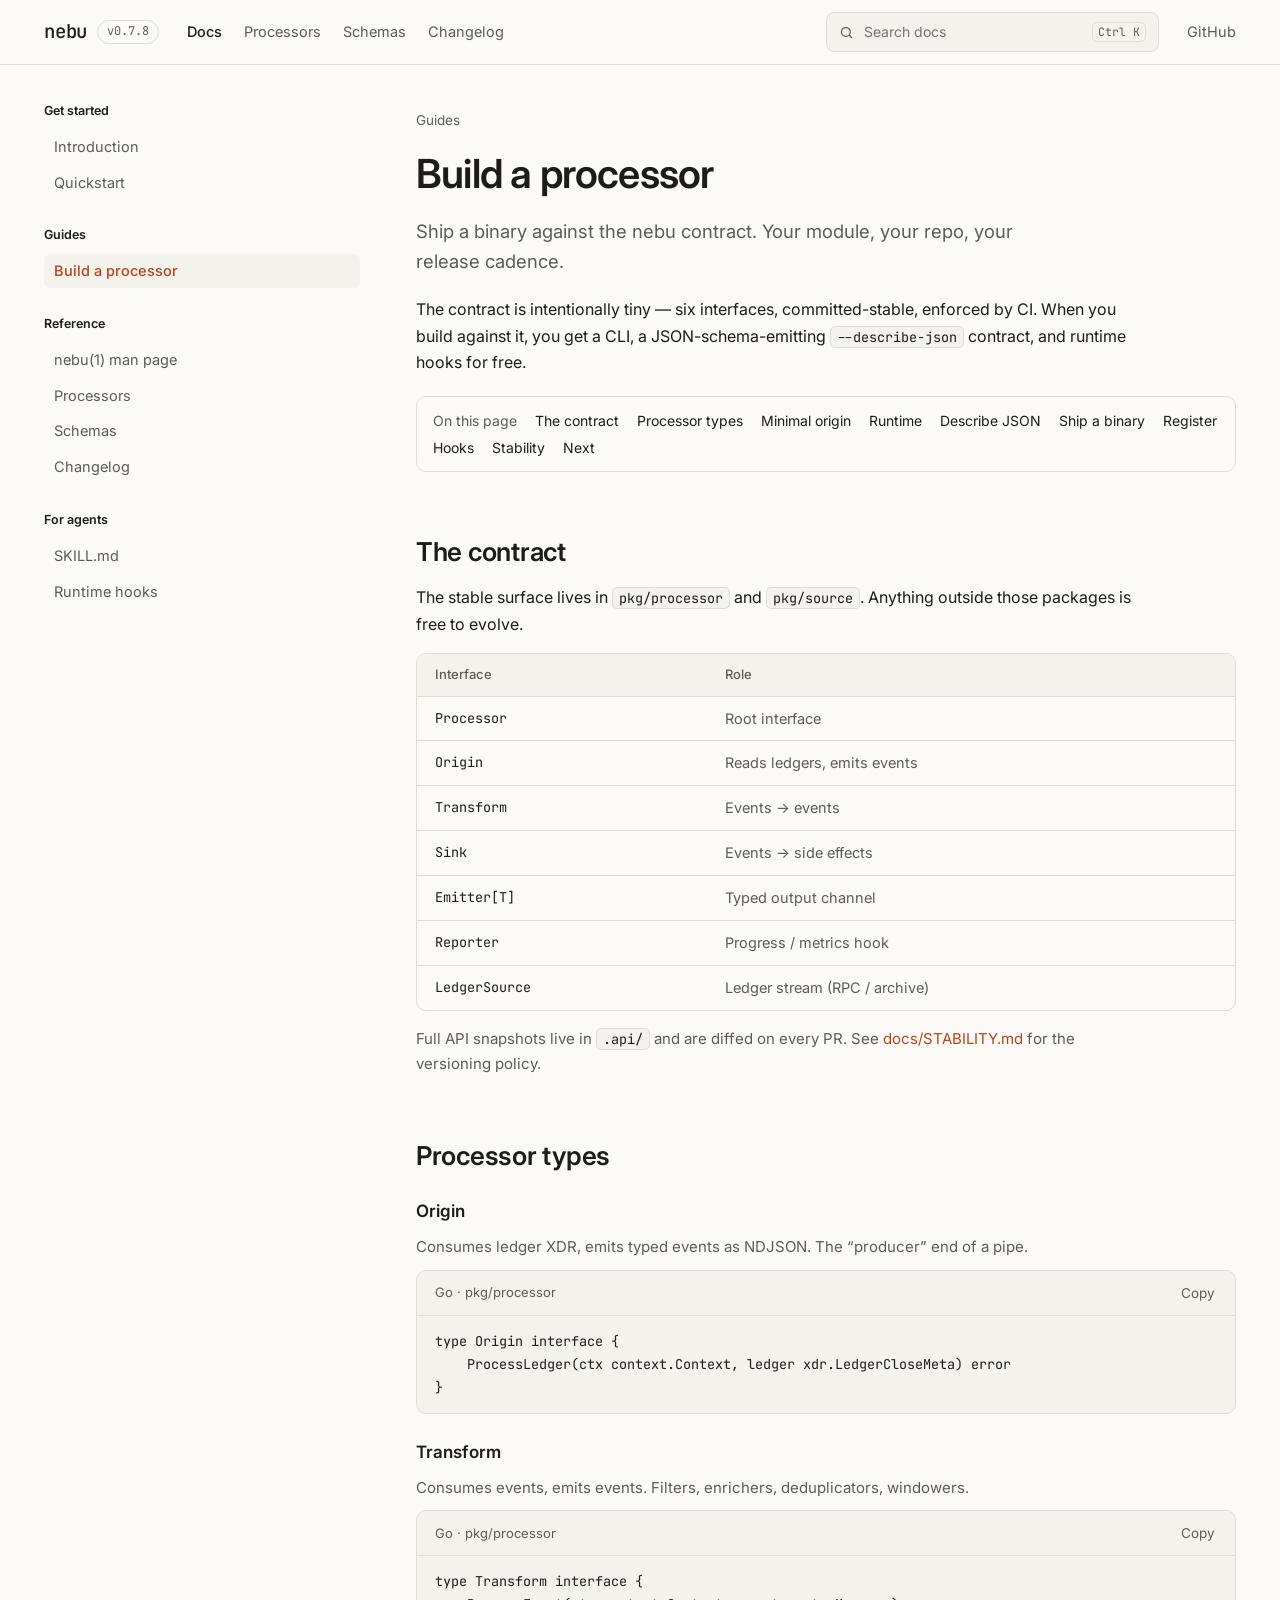
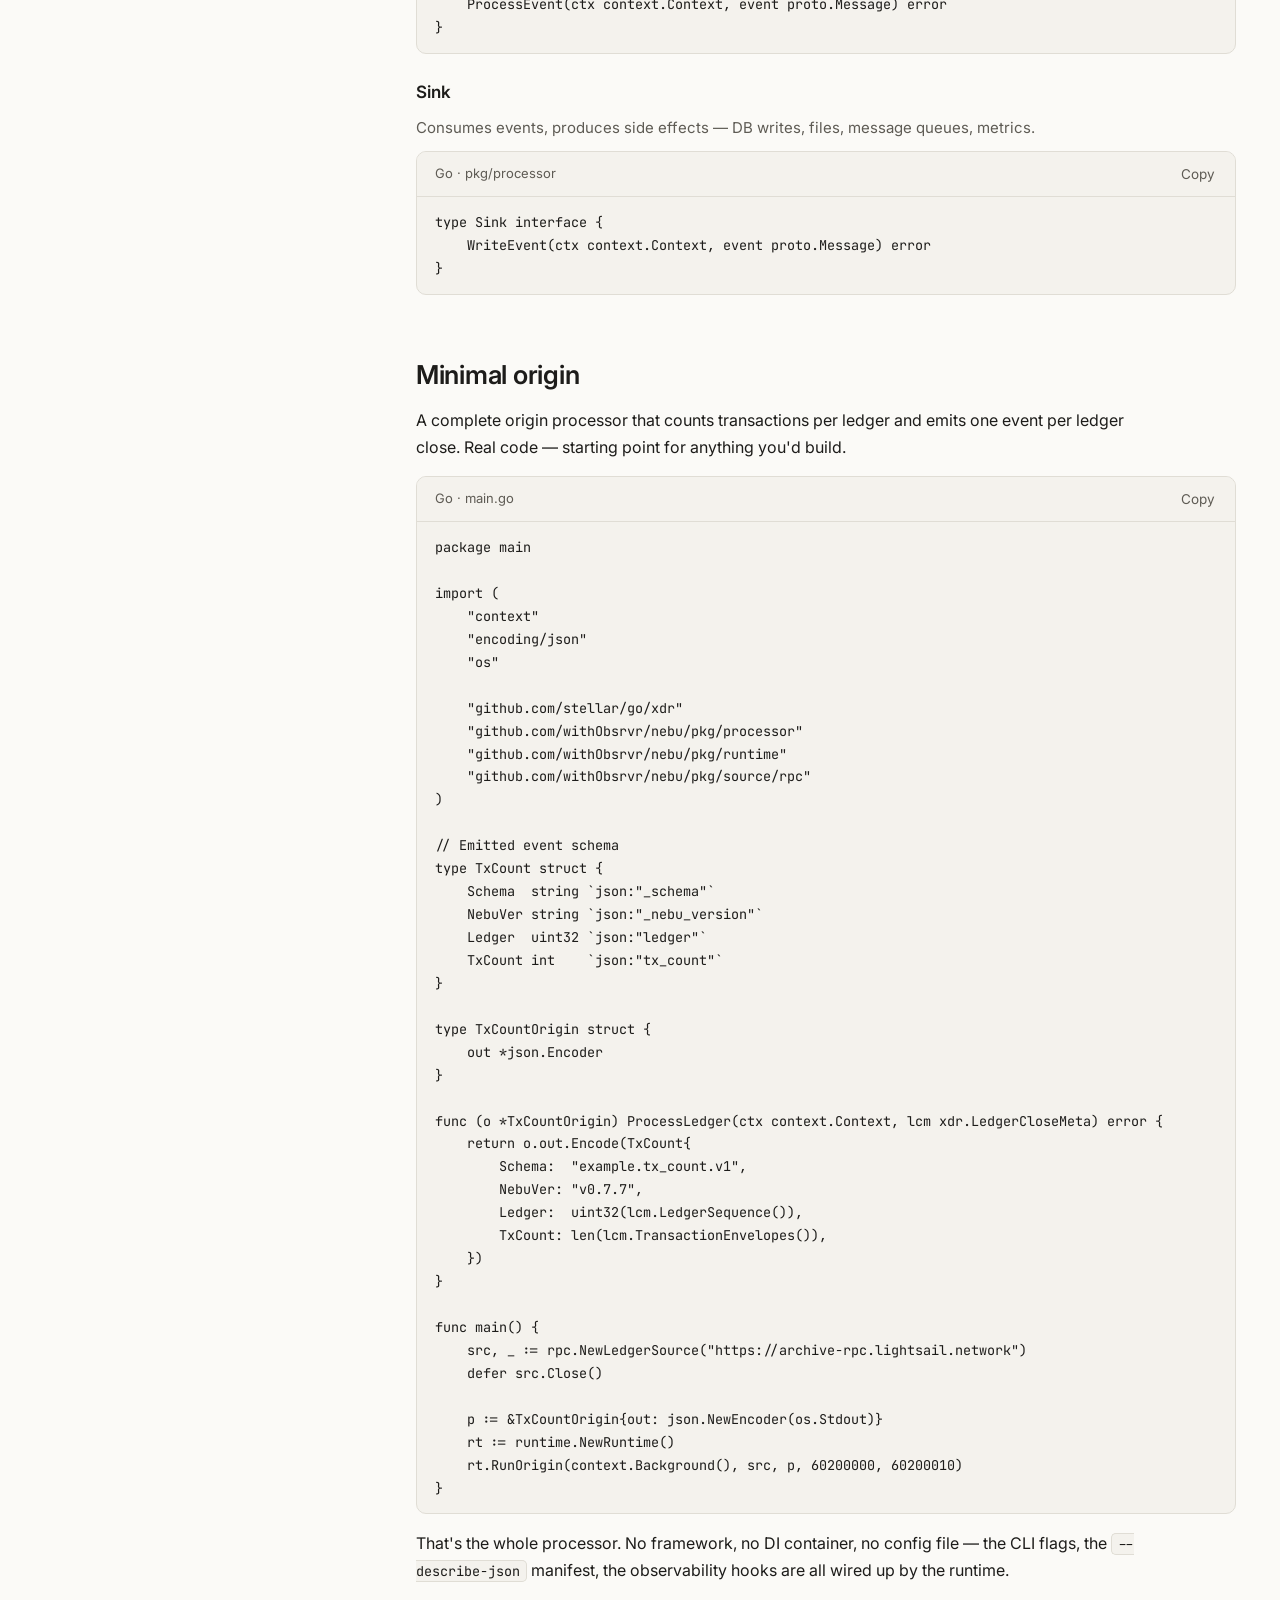
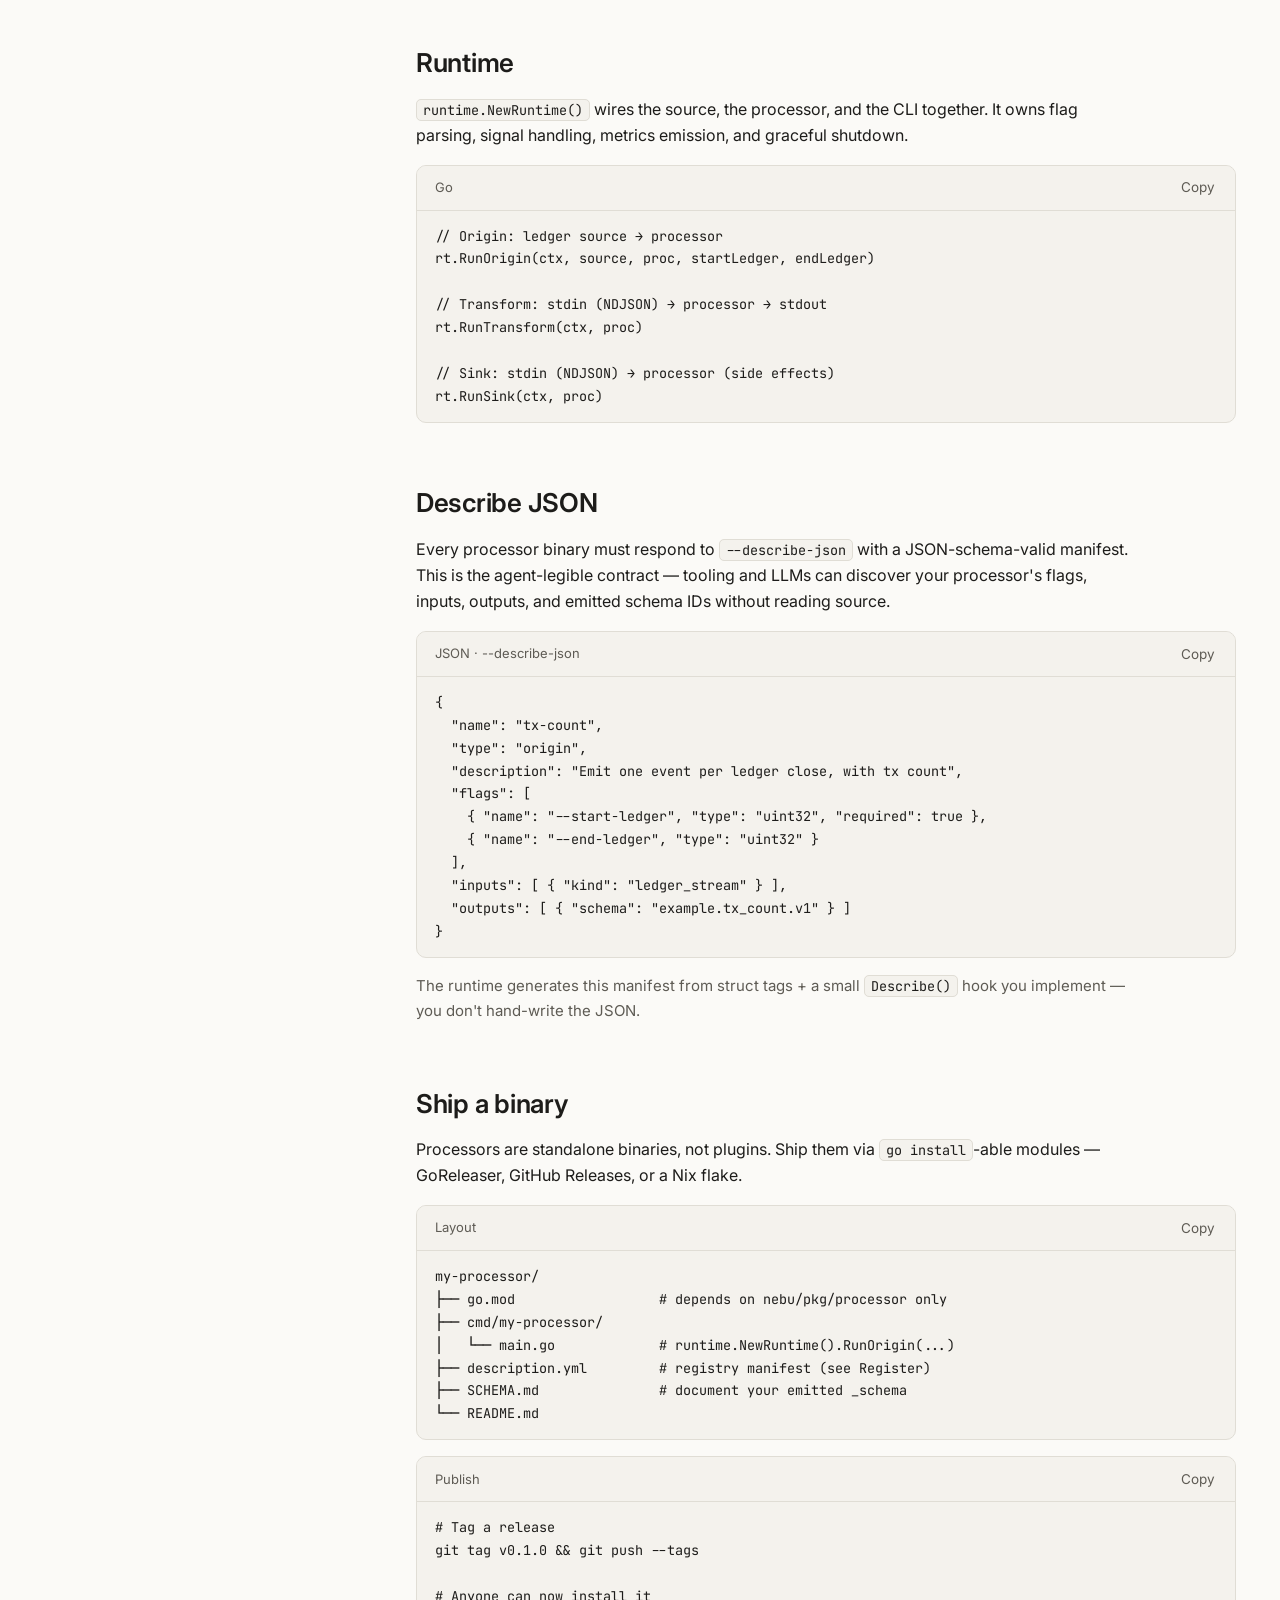
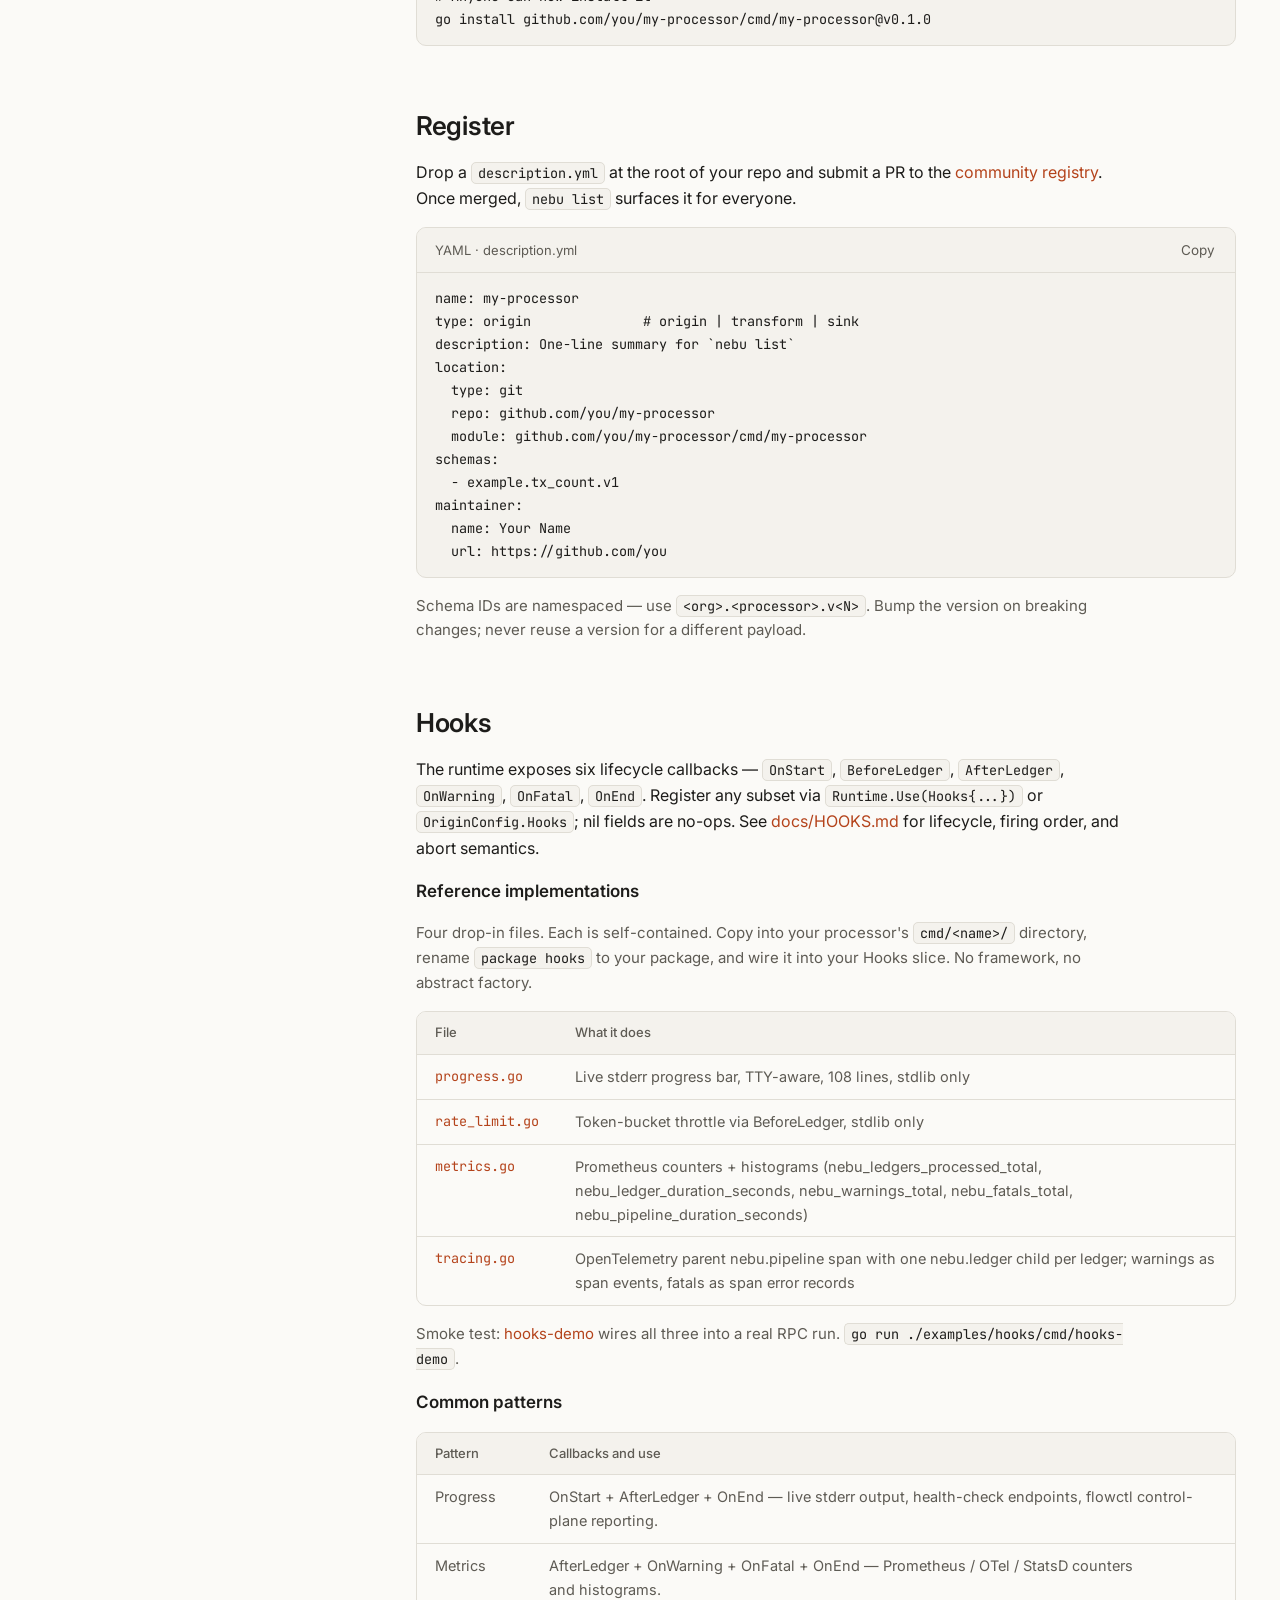
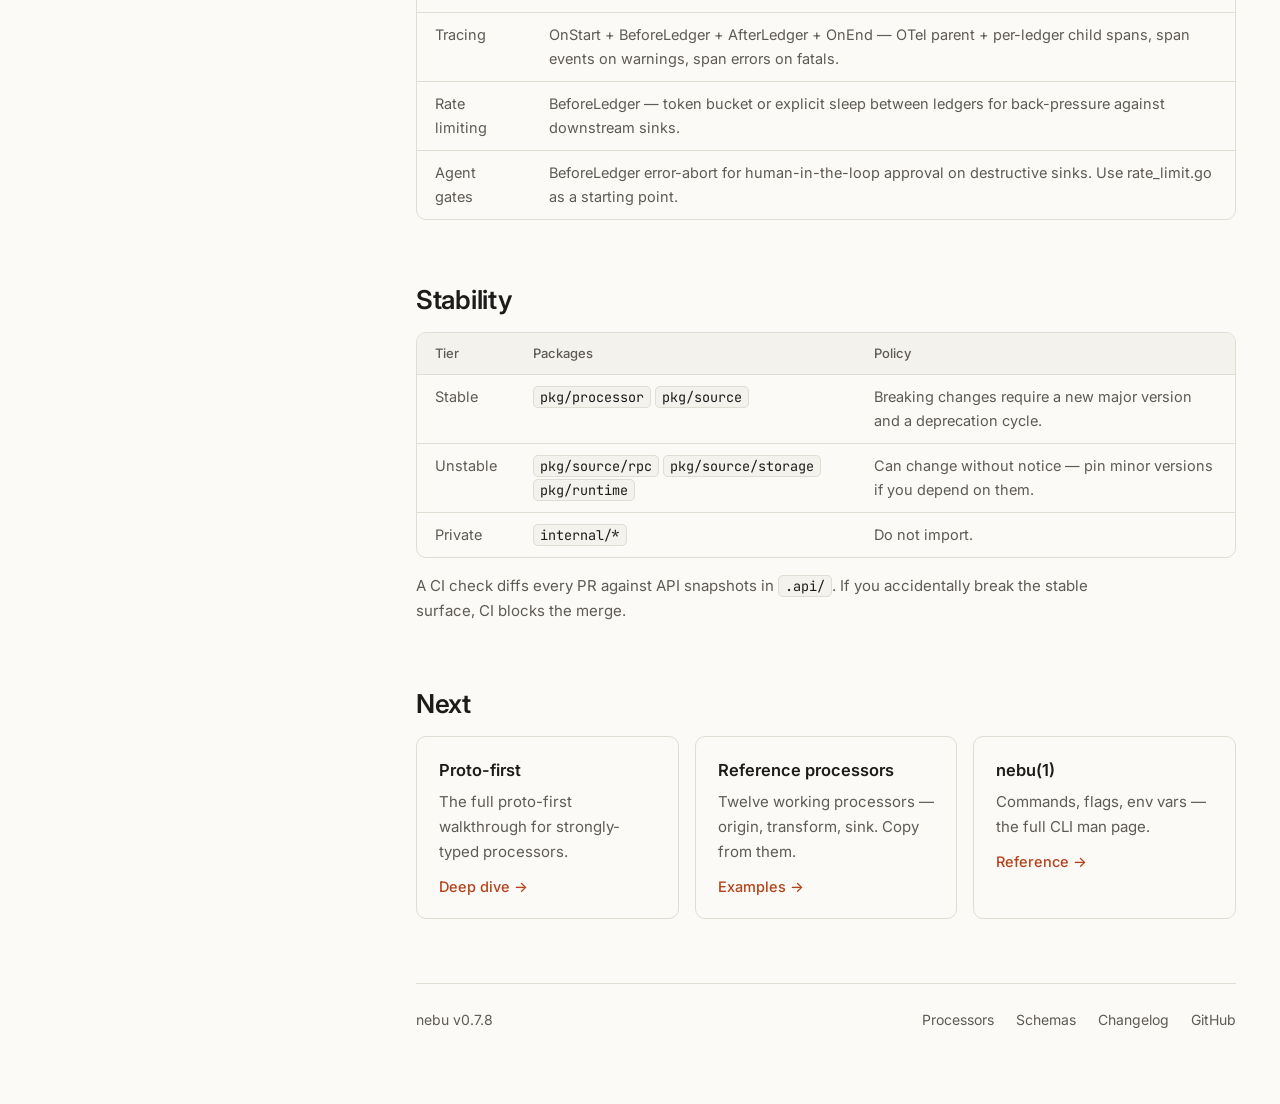
==== commit dd837dcf: "docs: prepare v0.7.8 release Rolls the Unreleased section into v0.7.8: the registry repin with the s" ====
--- a/docs/build-processors.html
+++ b/docs/build-processors.html
@@ -16,7 +16,7 @@
 <div class="site-header__inner">
 <a href="index.html" class="brand">
 <span class="brand__name">nebu</span>
-<span class="brand__version">v0.7.7</span>
+<span class="brand__version">v0.7.8</span>
 </a>
 <nav aria-label="Primary" class="site-nav">
 <a href="index.html" class="site-nav__link is-current">Docs</a>
@@ -185,7 +185,7 @@
 <div style="display: grid; grid-template-columns: repeat(auto-fit, minmax(min(230px, 100%), 1fr)); gap: 16px"><a href="https://github.com/withObsrvr/nebu-processor-registry/blob/main/BUILDING_PROTO_PROCESSORS.md" class="card"><span class="card__title">Proto-first</span><span class="small muted">The full proto-first walkthrough for strongly-typed processors.</span><span class="card__cta">Deep dive →</span></a><a href="https://github.com/withObsrvr/nebu/tree/main/examples/processors" class="card"><span class="card__title">Reference processors</span><span class="small muted">Twelve working processors — origin, transform, sink. Copy from them.</span><span class="card__cta">Examples →</span></a><a href="man.html" class="card"><span class="card__title">nebu(1)</span><span class="small muted">Commands, flags, env vars — the full CLI man page.</span><span class="card__cta">Reference →</span></a></div></section>
 
 <footer class="site-footer">
-<span>nebu v0.7.7</span>
+<span>nebu v0.7.8</span>
 <div class="site-footer__links">
 <a href="processors.html" class="muted">Processors</a>
 <a href="schemas.html" class="muted">Schemas</a>
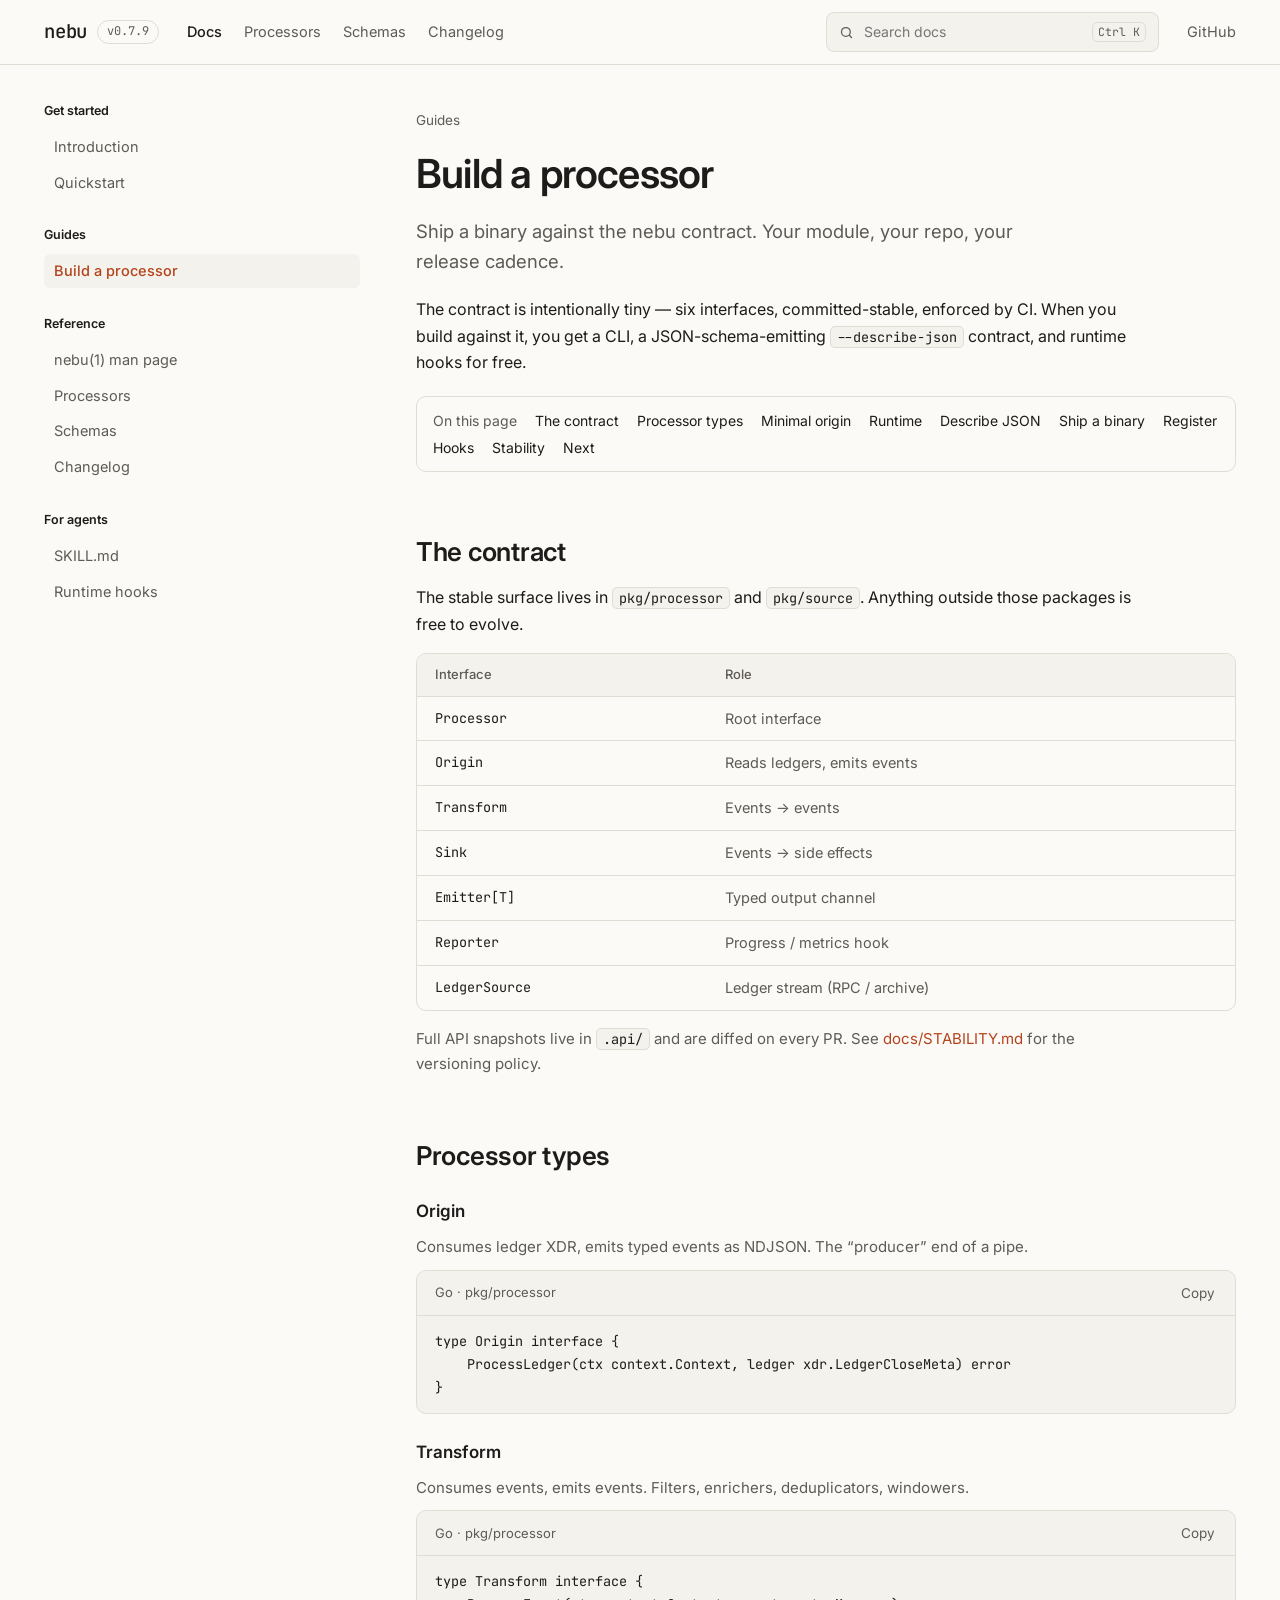
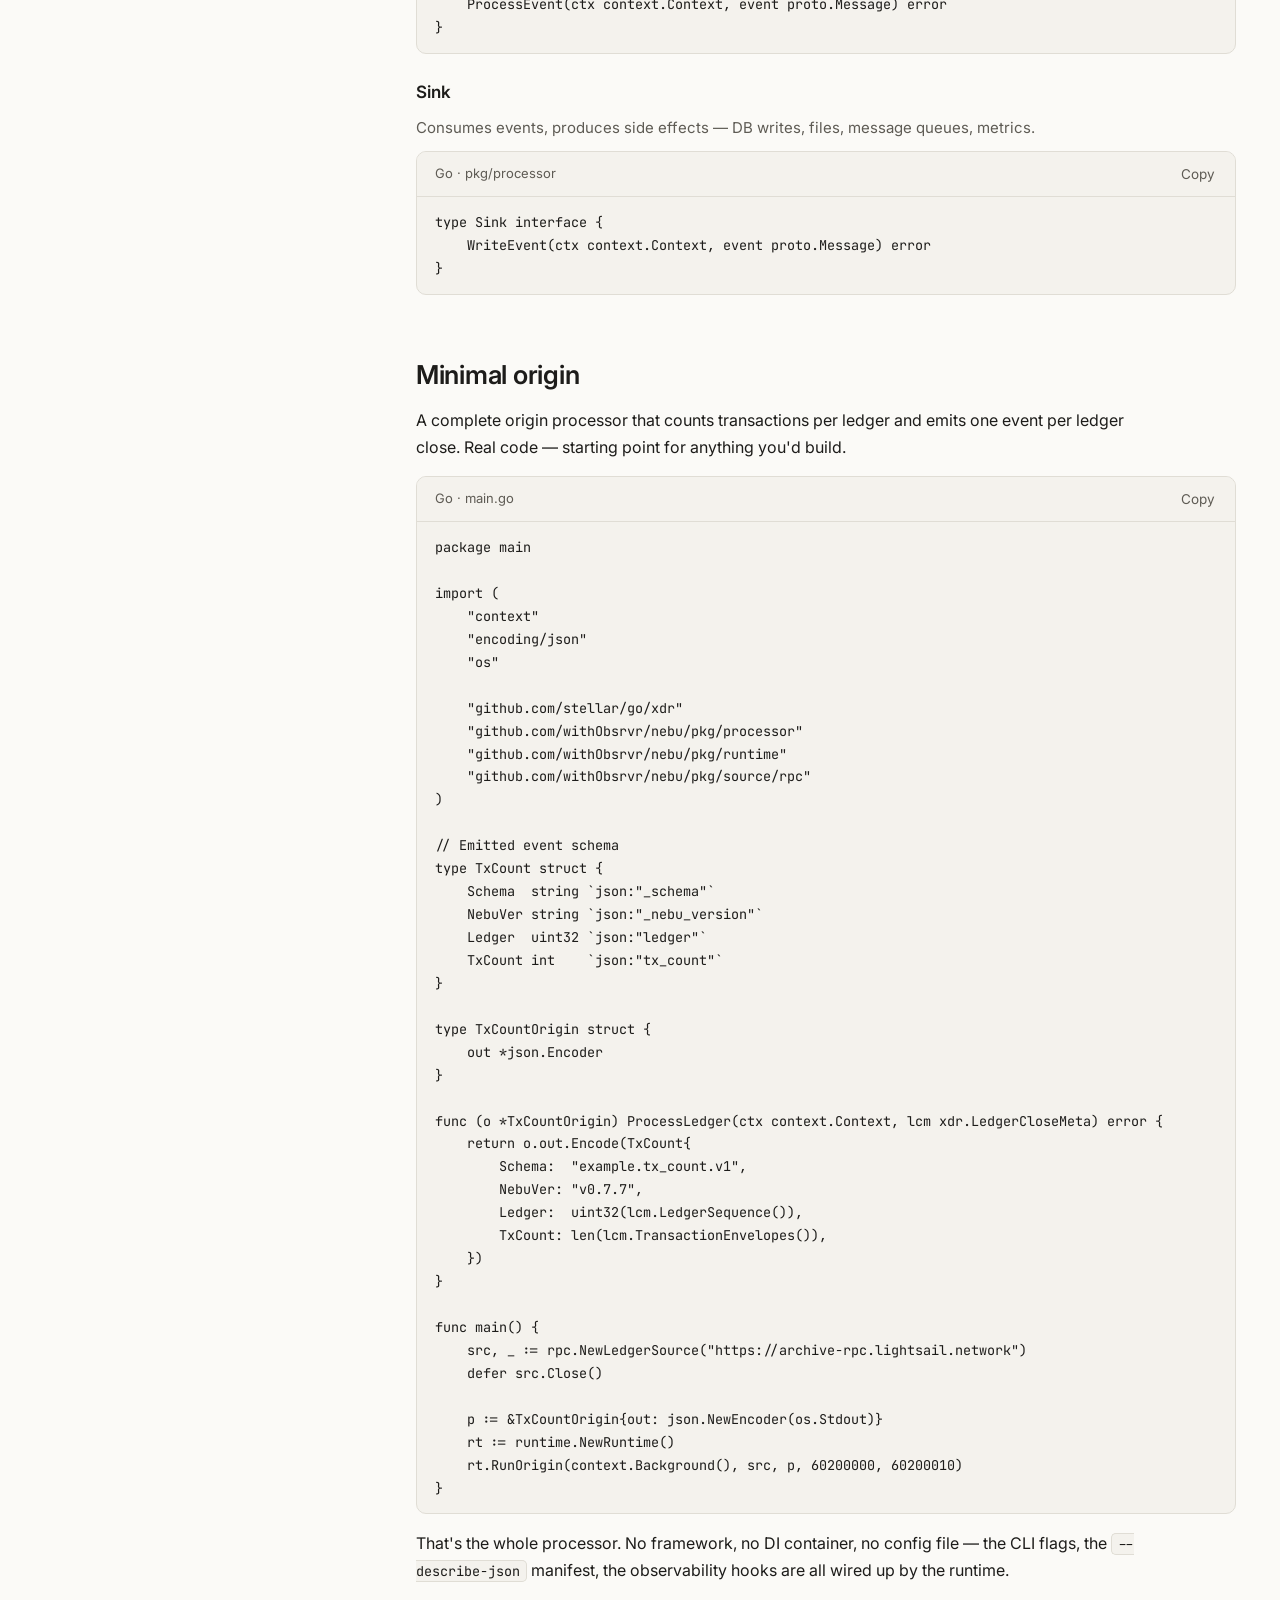
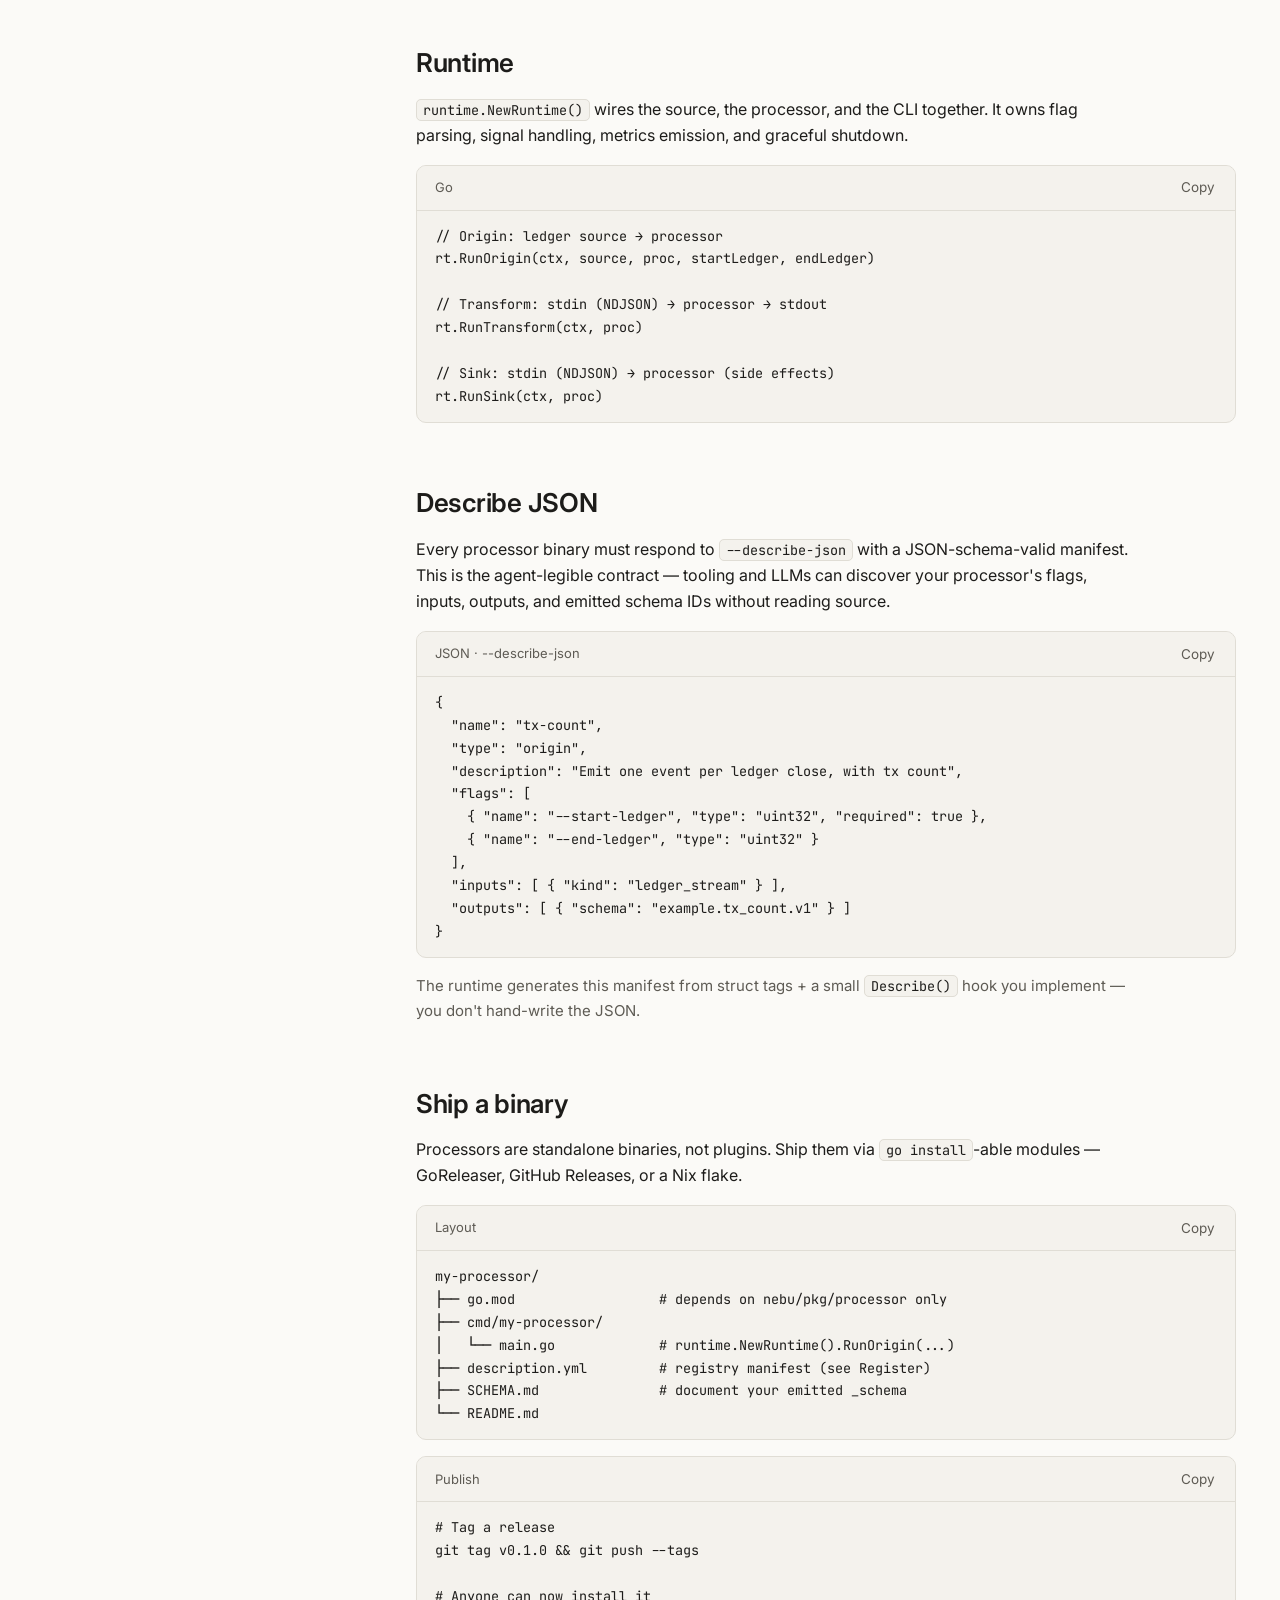
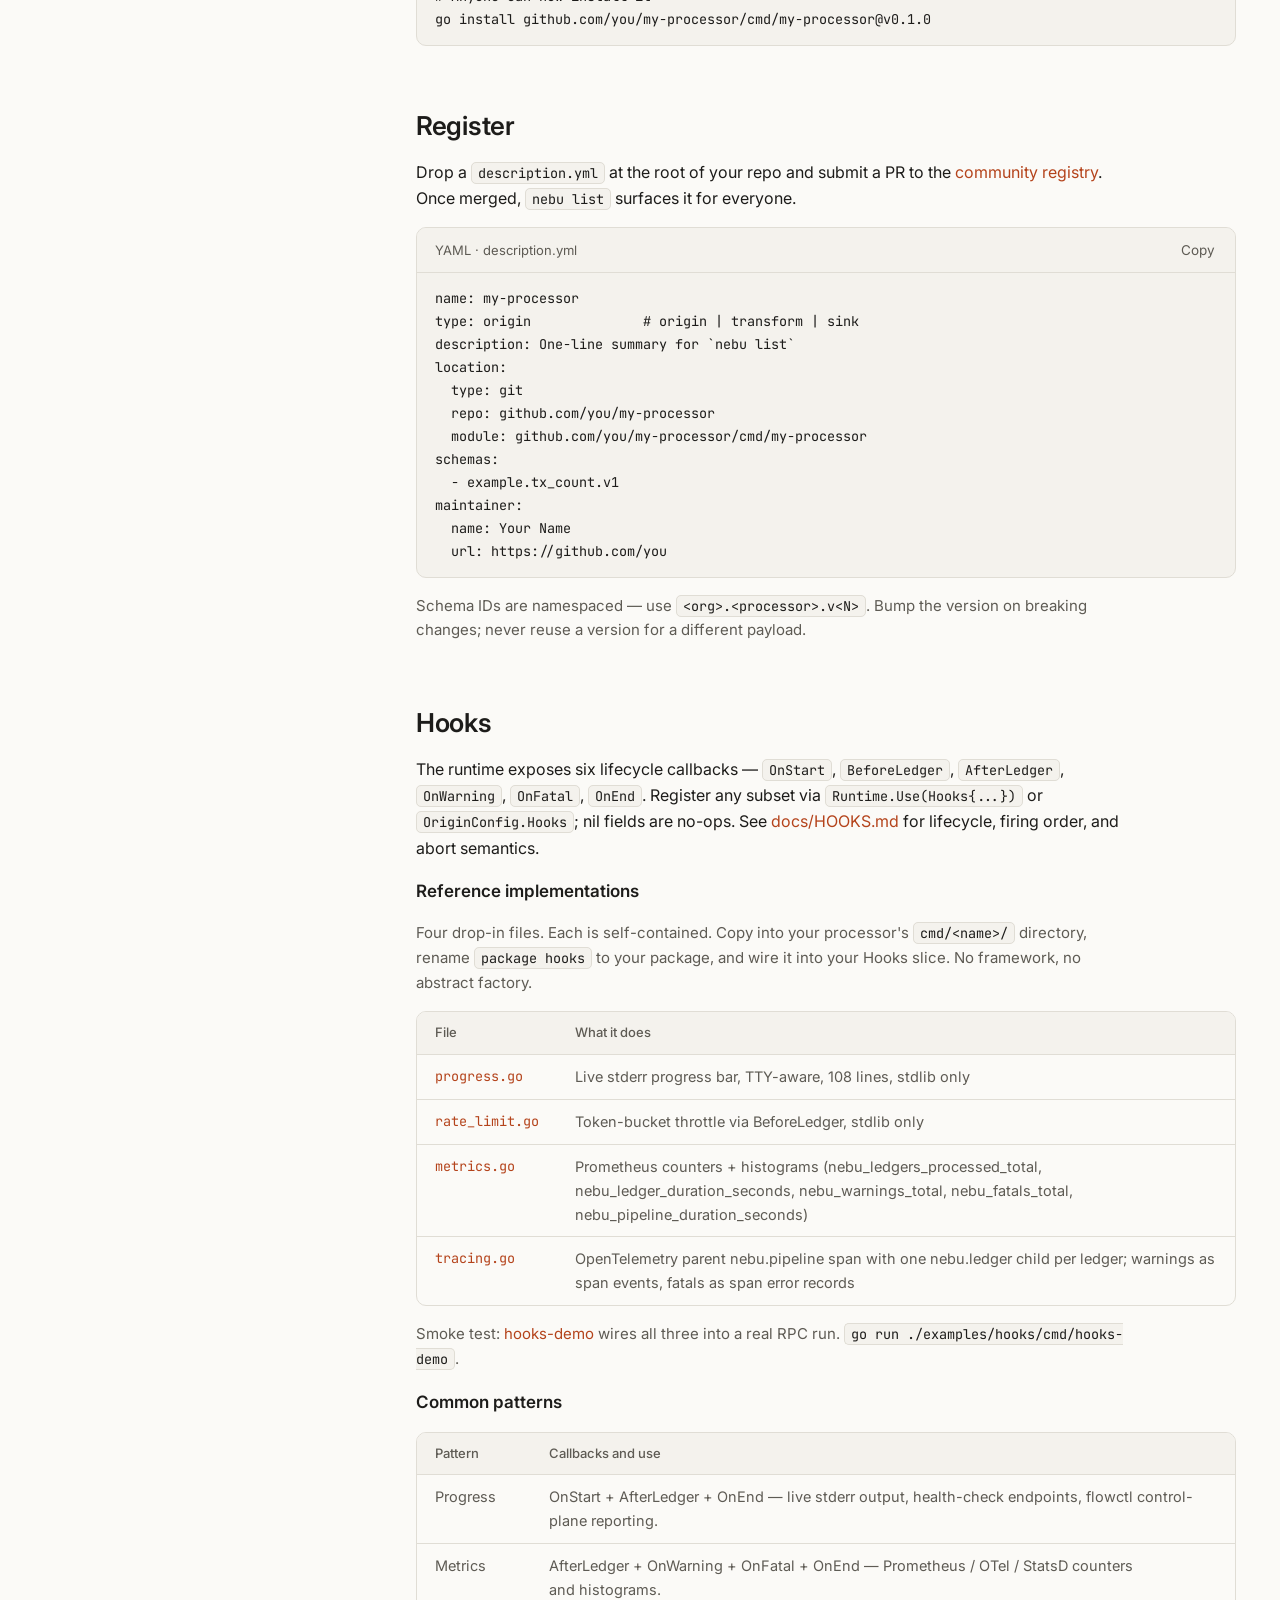
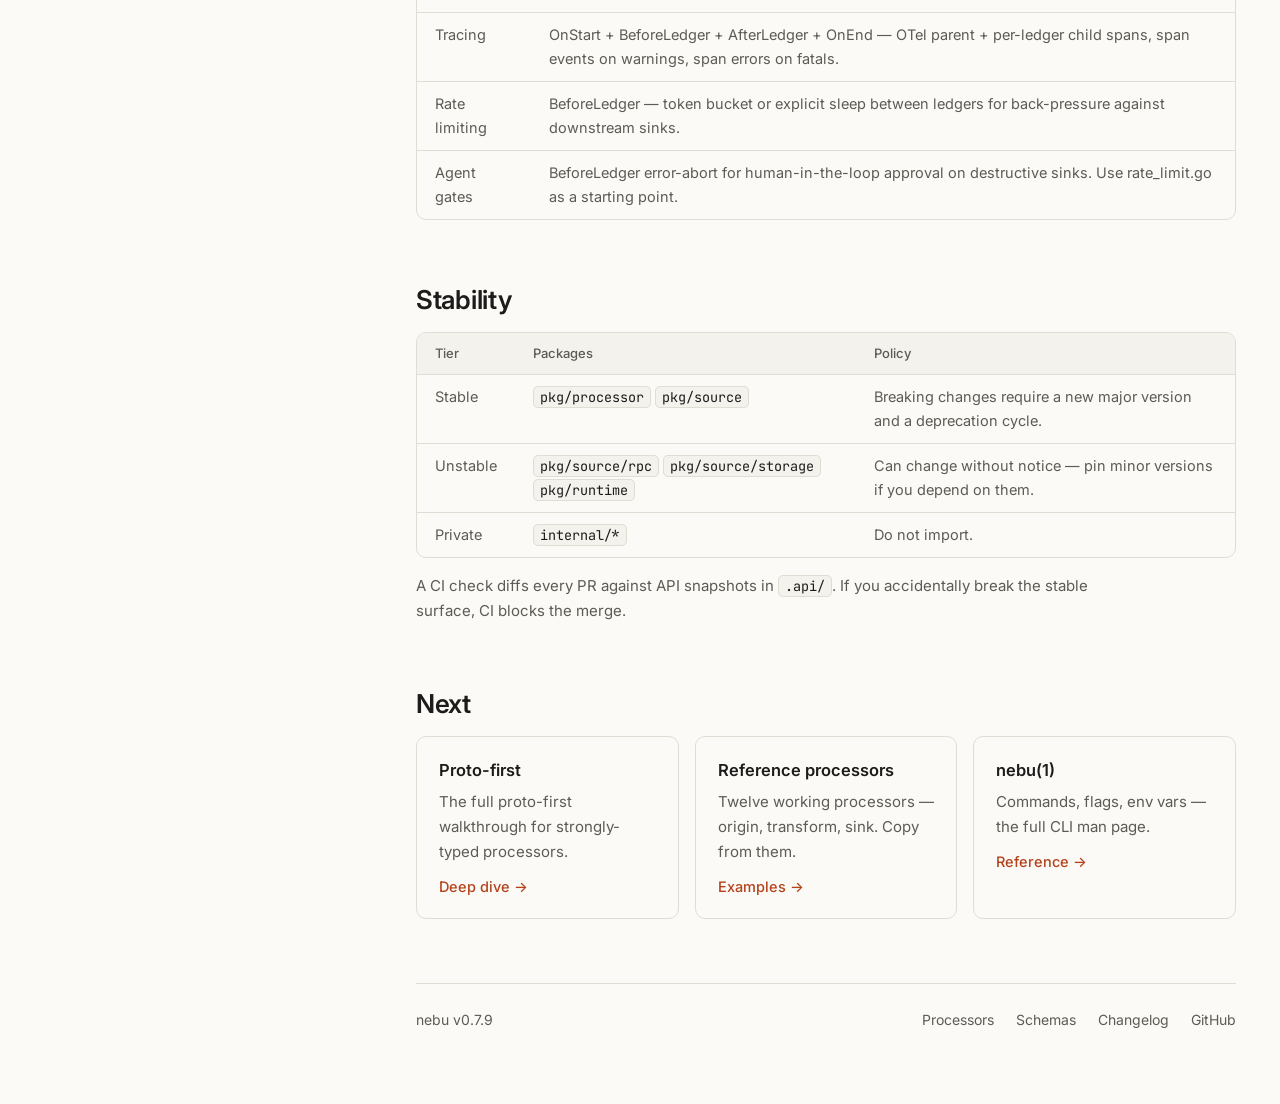
==== commit 0da589d6: "docs: prepare v0.7.9 release Rolls the Unreleased section into v0.7.9: the RPC over-fetch in both pl" ====
--- a/docs/build-processors.html
+++ b/docs/build-processors.html
@@ -16,7 +16,7 @@
 <div class="site-header__inner">
 <a href="index.html" class="brand">
 <span class="brand__name">nebu</span>
-<span class="brand__version">v0.7.8</span>
+<span class="brand__version">v0.7.9</span>
 </a>
 <nav aria-label="Primary" class="site-nav">
 <a href="index.html" class="site-nav__link is-current">Docs</a>
@@ -185,7 +185,7 @@
 <div style="display: grid; grid-template-columns: repeat(auto-fit, minmax(min(230px, 100%), 1fr)); gap: 16px"><a href="https://github.com/withObsrvr/nebu-processor-registry/blob/main/BUILDING_PROTO_PROCESSORS.md" class="card"><span class="card__title">Proto-first</span><span class="small muted">The full proto-first walkthrough for strongly-typed processors.</span><span class="card__cta">Deep dive →</span></a><a href="https://github.com/withObsrvr/nebu/tree/main/examples/processors" class="card"><span class="card__title">Reference processors</span><span class="small muted">Twelve working processors — origin, transform, sink. Copy from them.</span><span class="card__cta">Examples →</span></a><a href="man.html" class="card"><span class="card__title">nebu(1)</span><span class="small muted">Commands, flags, env vars — the full CLI man page.</span><span class="card__cta">Reference →</span></a></div></section>
 
 <footer class="site-footer">
-<span>nebu v0.7.8</span>
+<span>nebu v0.7.9</span>
 <div class="site-footer__links">
 <a href="processors.html" class="muted">Processors</a>
 <a href="schemas.html" class="muted">Schemas</a>
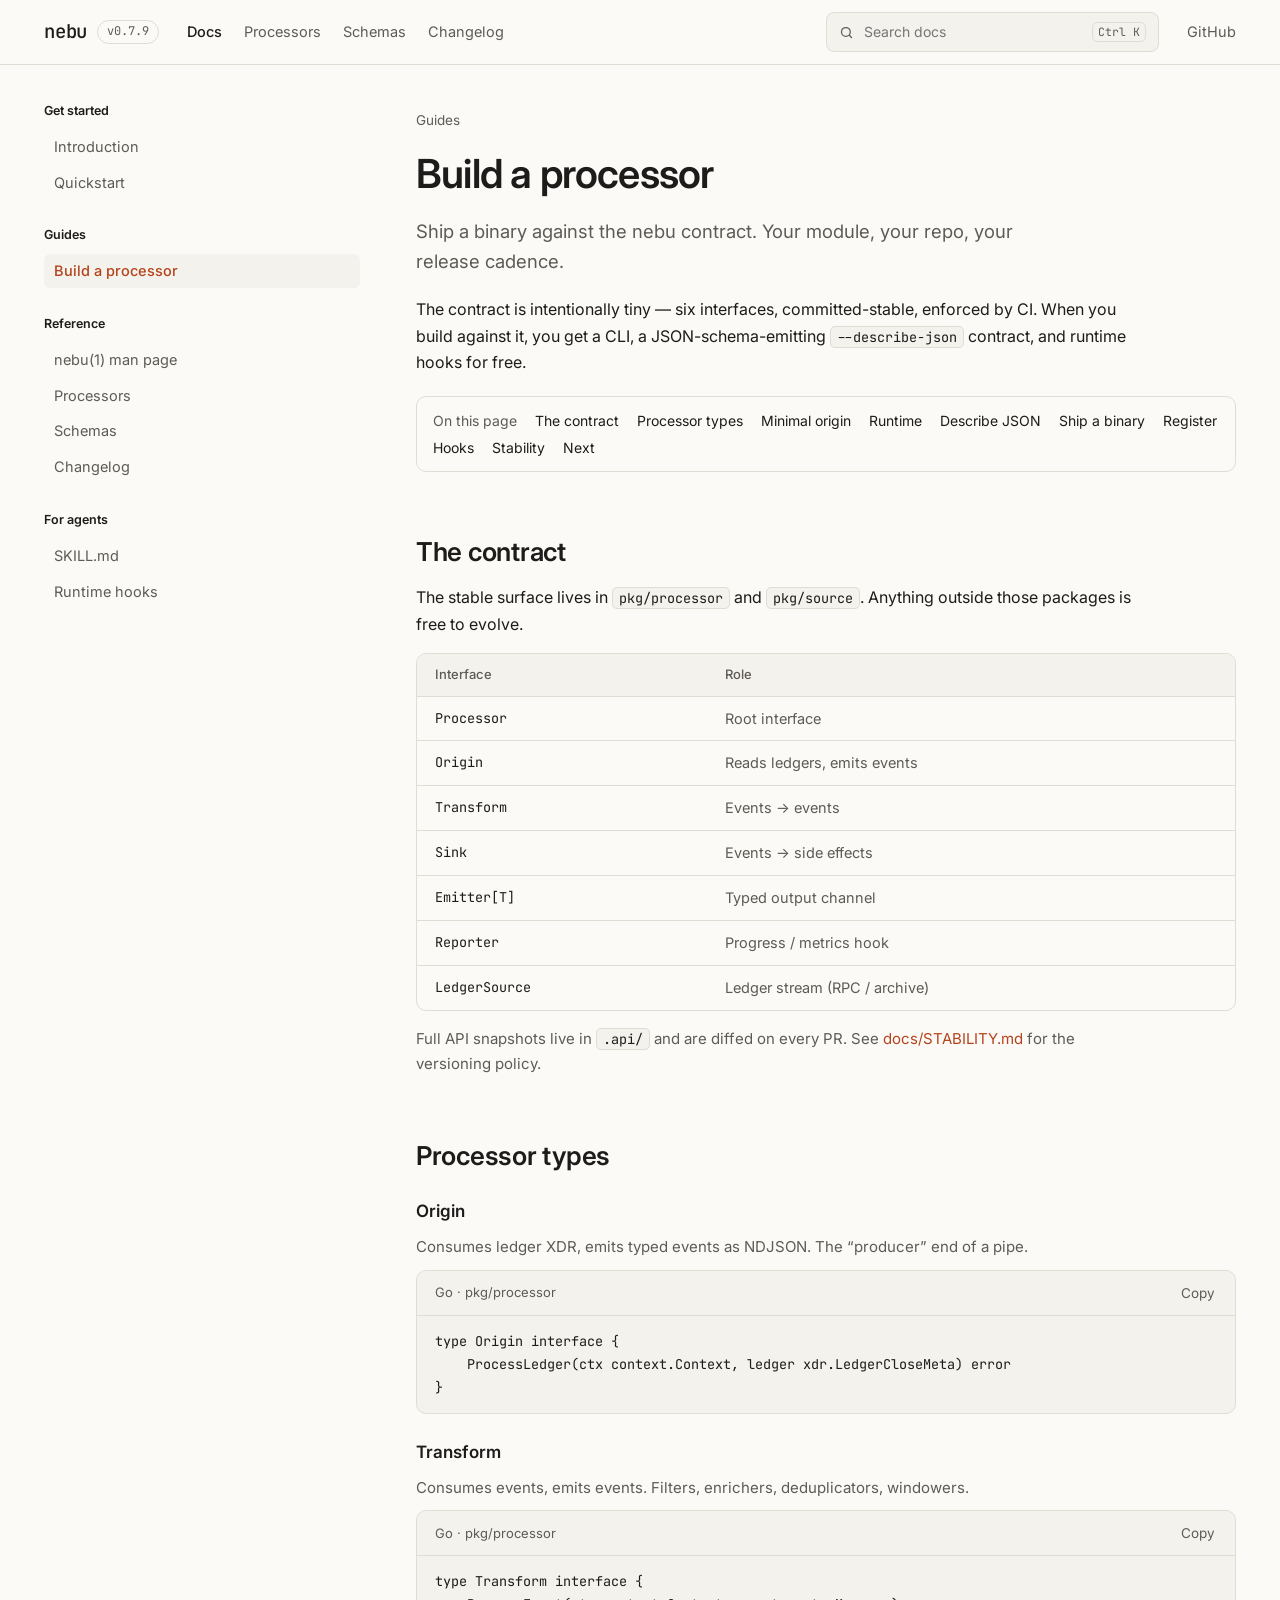
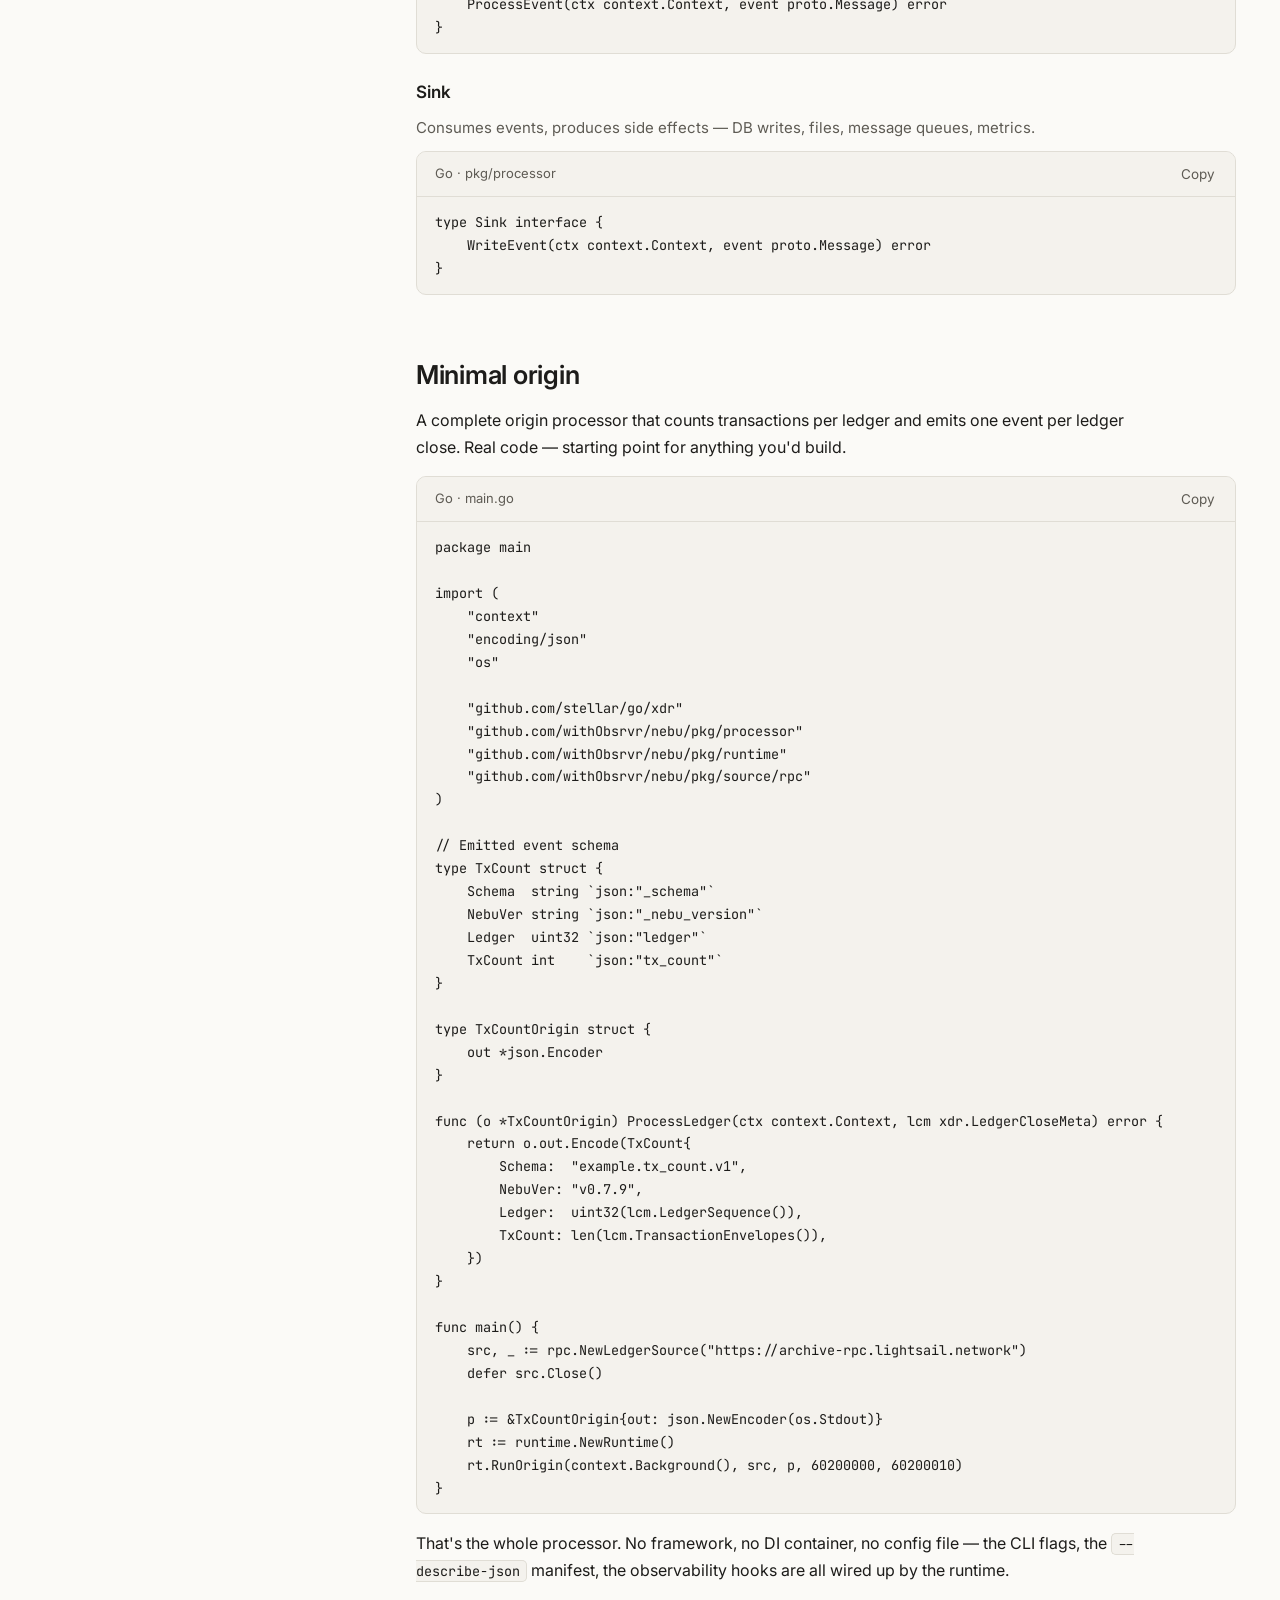
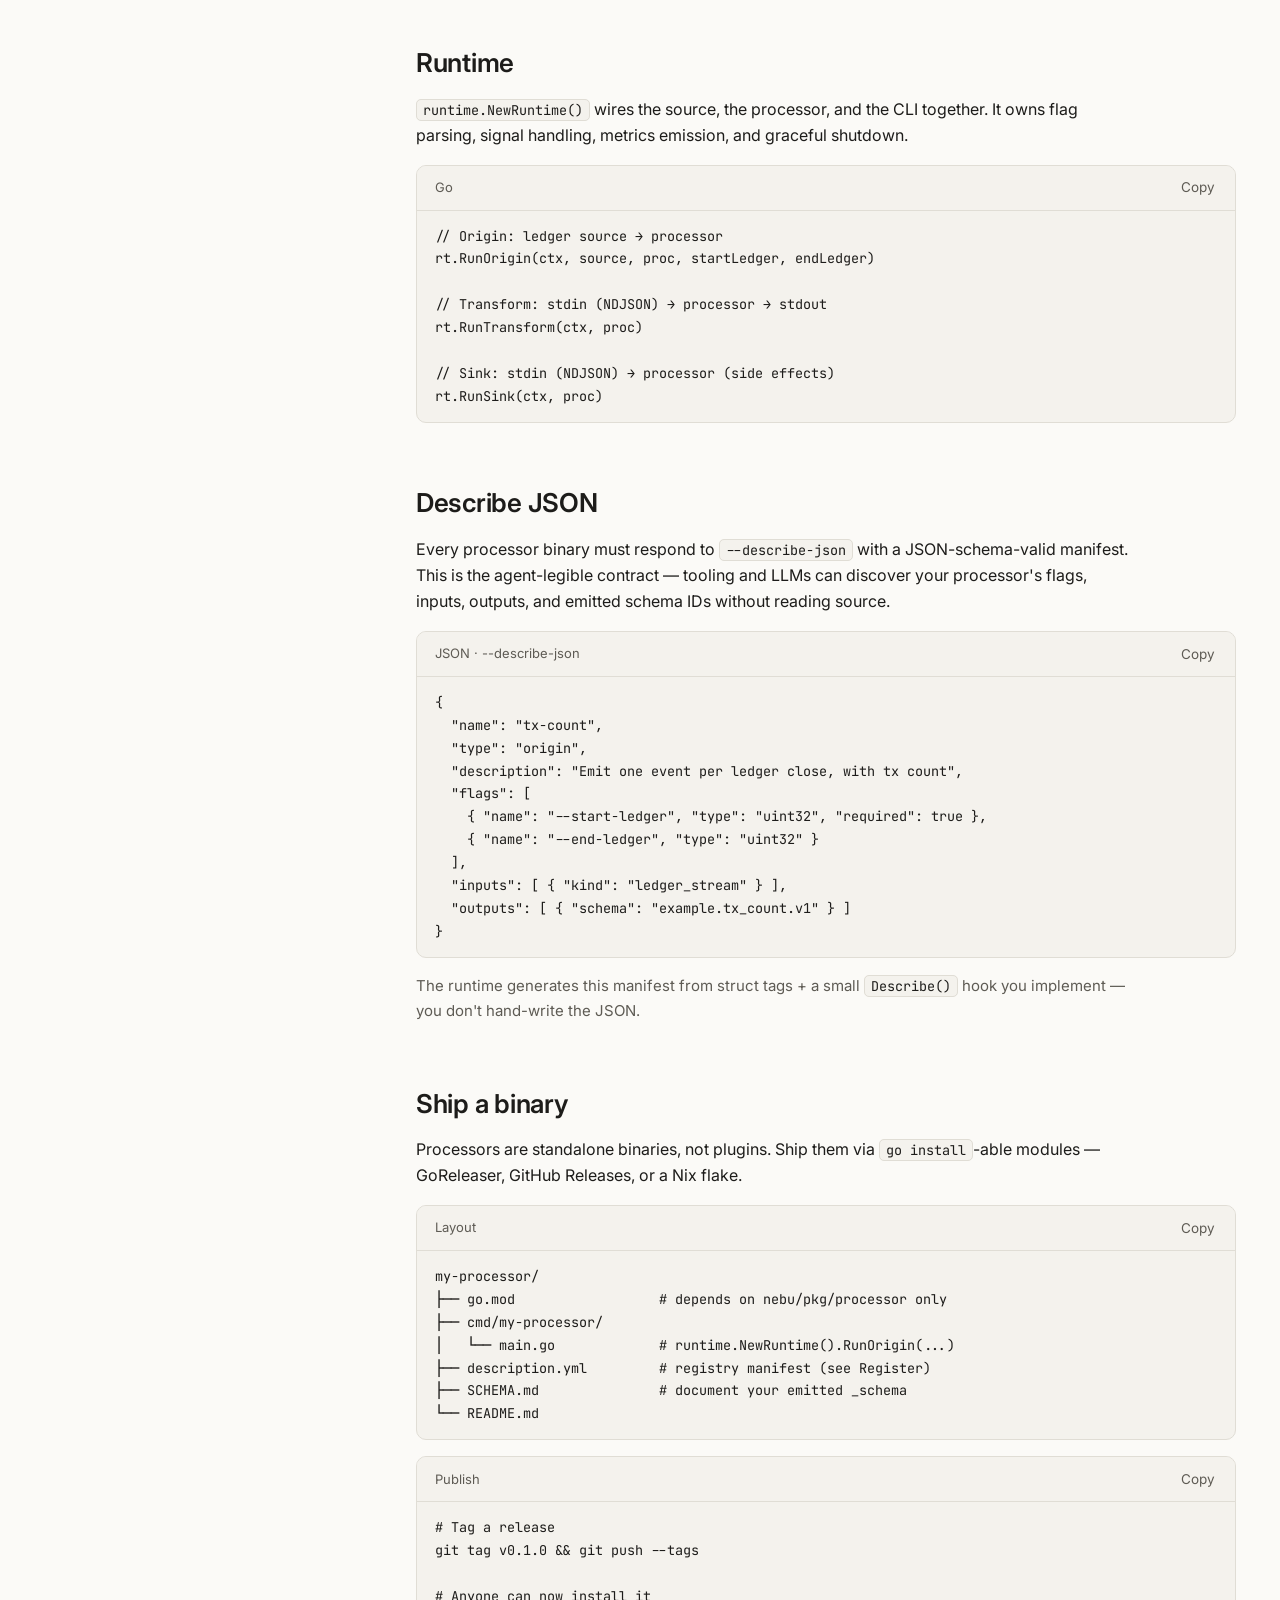
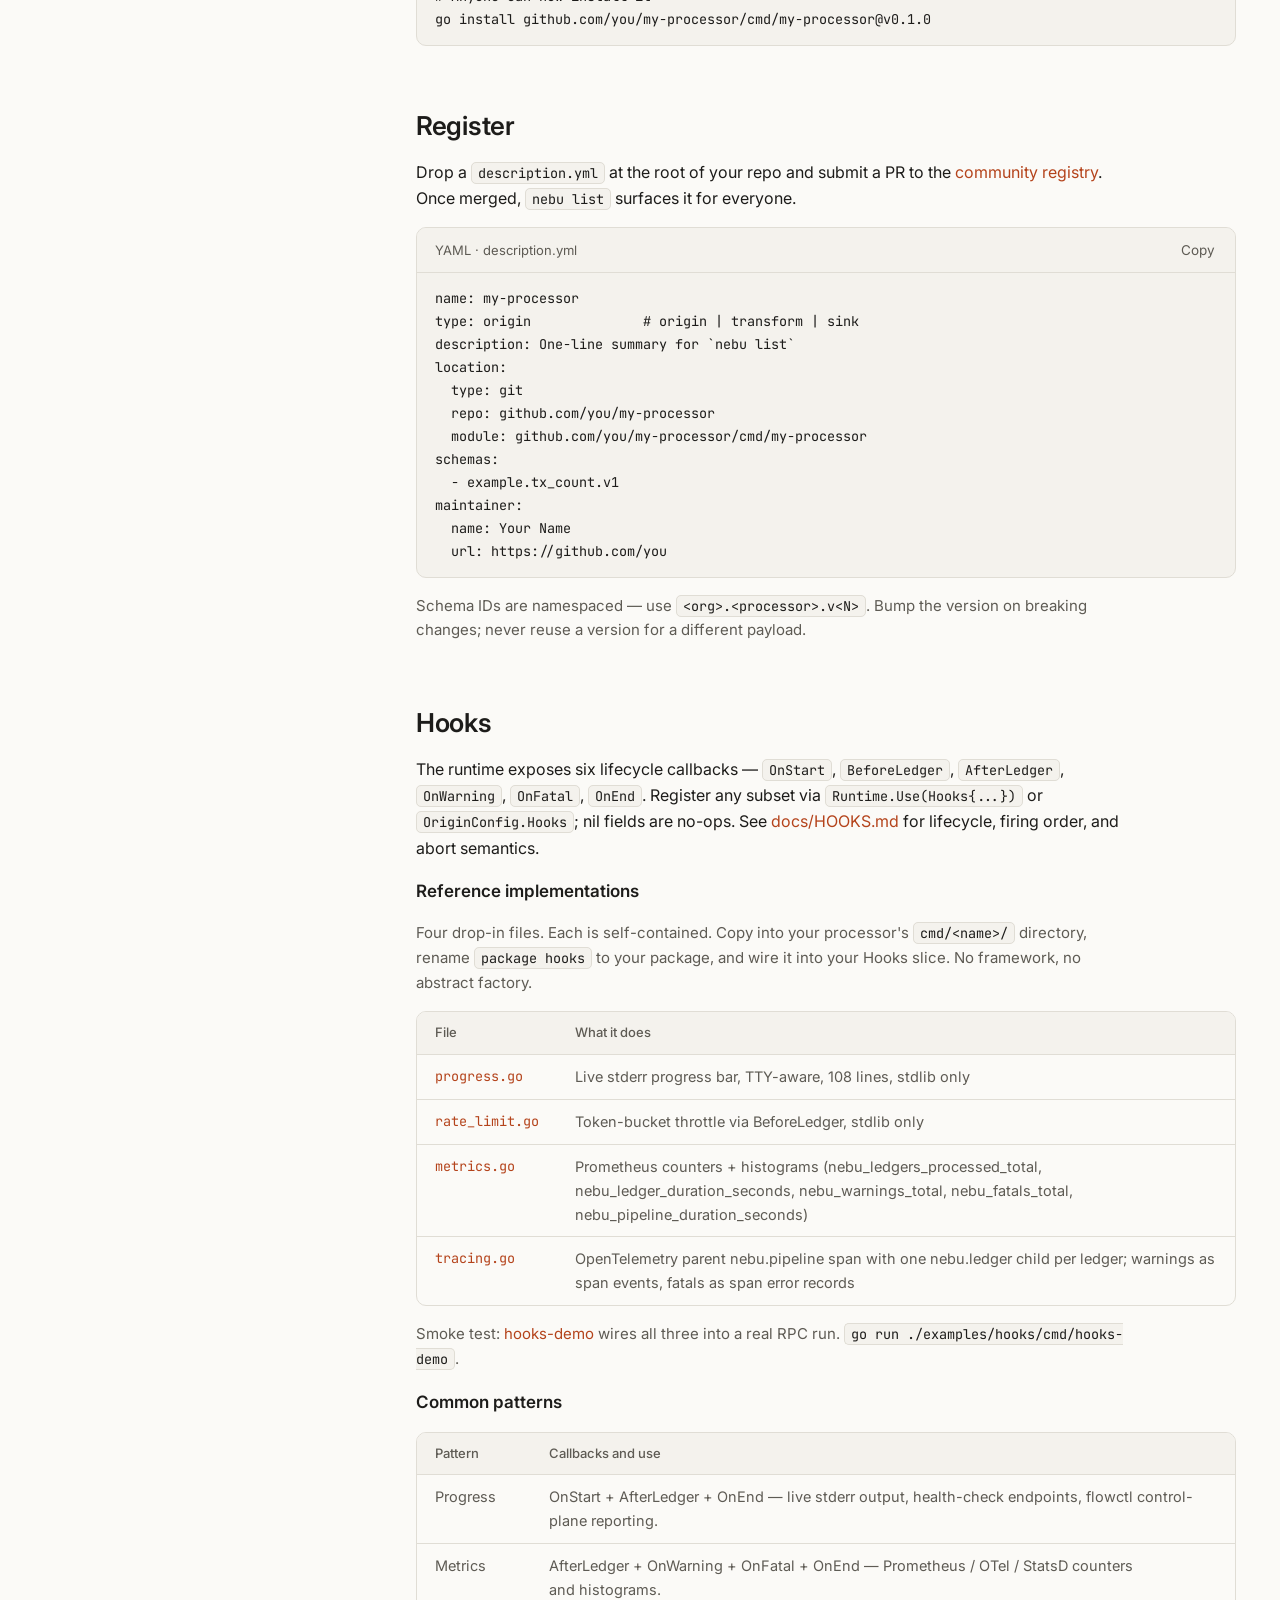
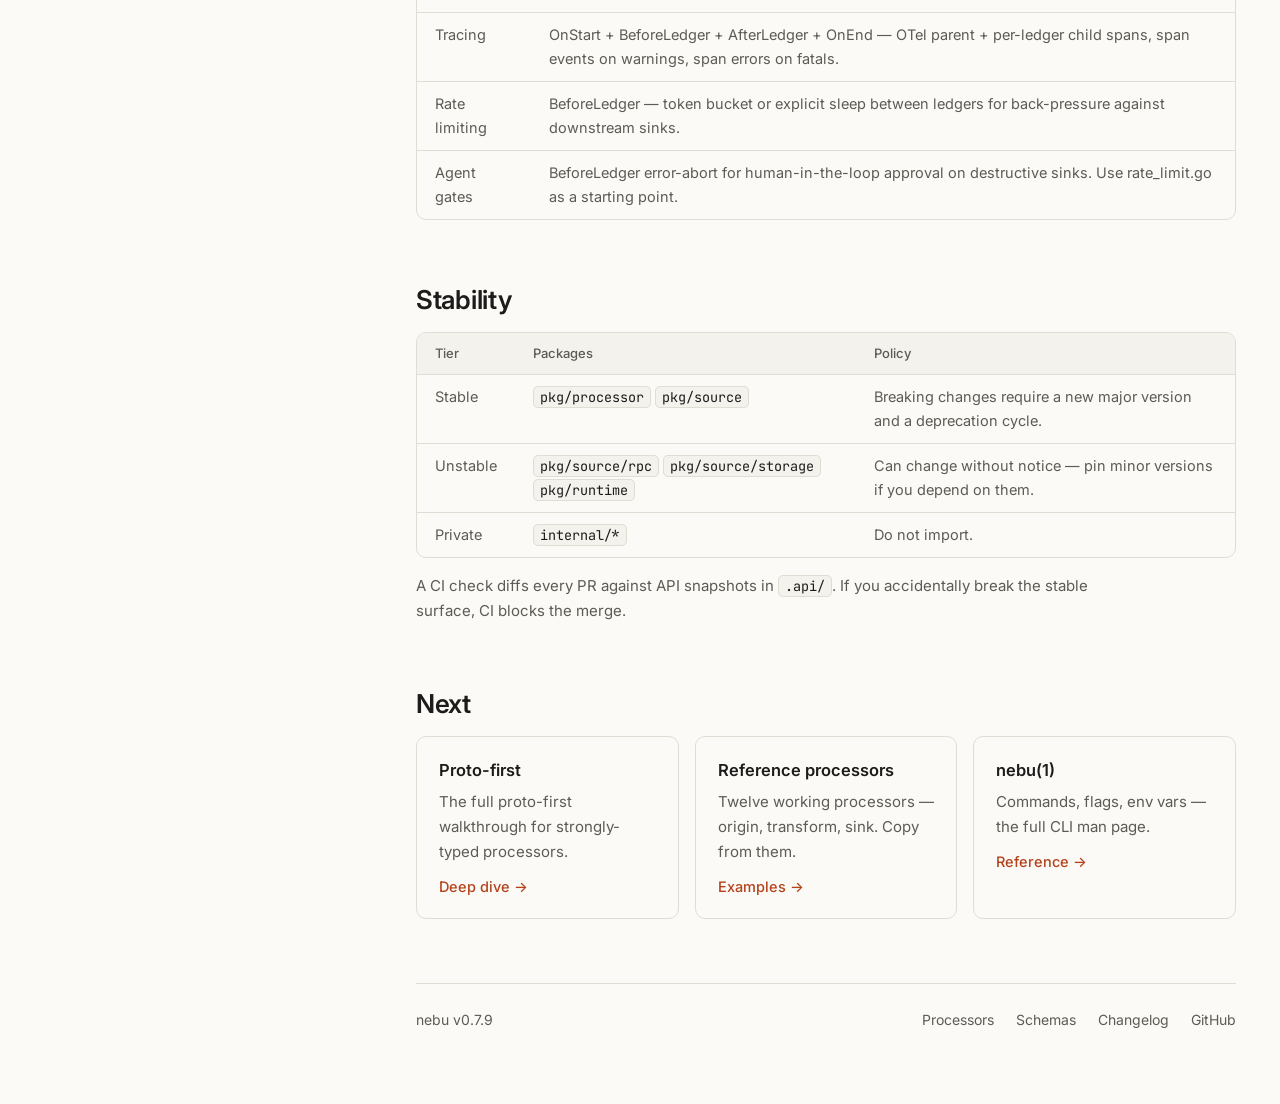
==== commit 7f1cc29a: "chore: repin the registry to nebu v0.7.9, and move the samples with it The registry's bump to nebu v" ====
--- a/docs/build-processors.html
+++ b/docs/build-processors.html
@@ -95,7 +95,7 @@
 func (o *TxCountOrigin) ProcessLedger(ctx context.Context, lcm xdr.LedgerCloseMeta) error {
 	return o.out.Encode(TxCount{
 		Schema:  "example.tx_count.v1",
-		NebuVer: "v0.7.7",
+		NebuVer: "v0.7.9",
 		Ledger:  uint32(lcm.LedgerSequence()),
 		TxCount: len(lcm.TransactionEnvelopes()),
 	})
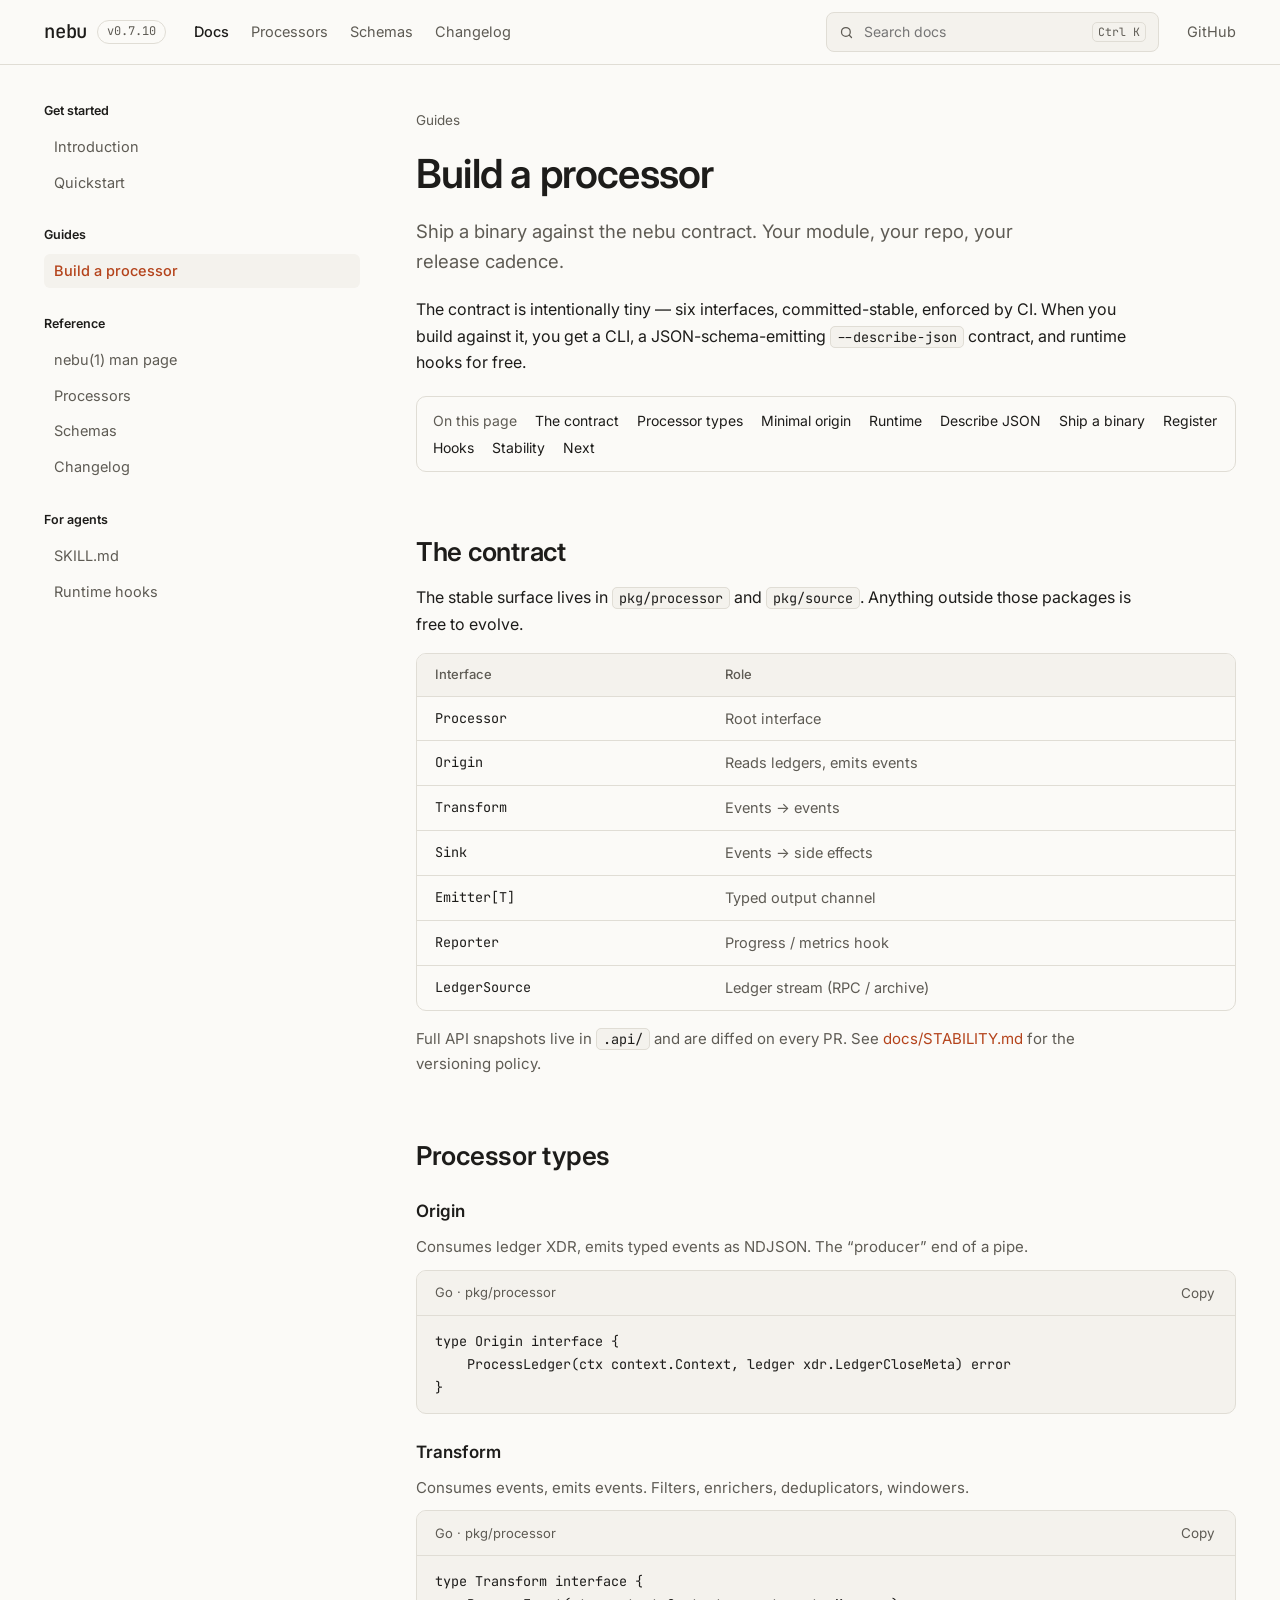
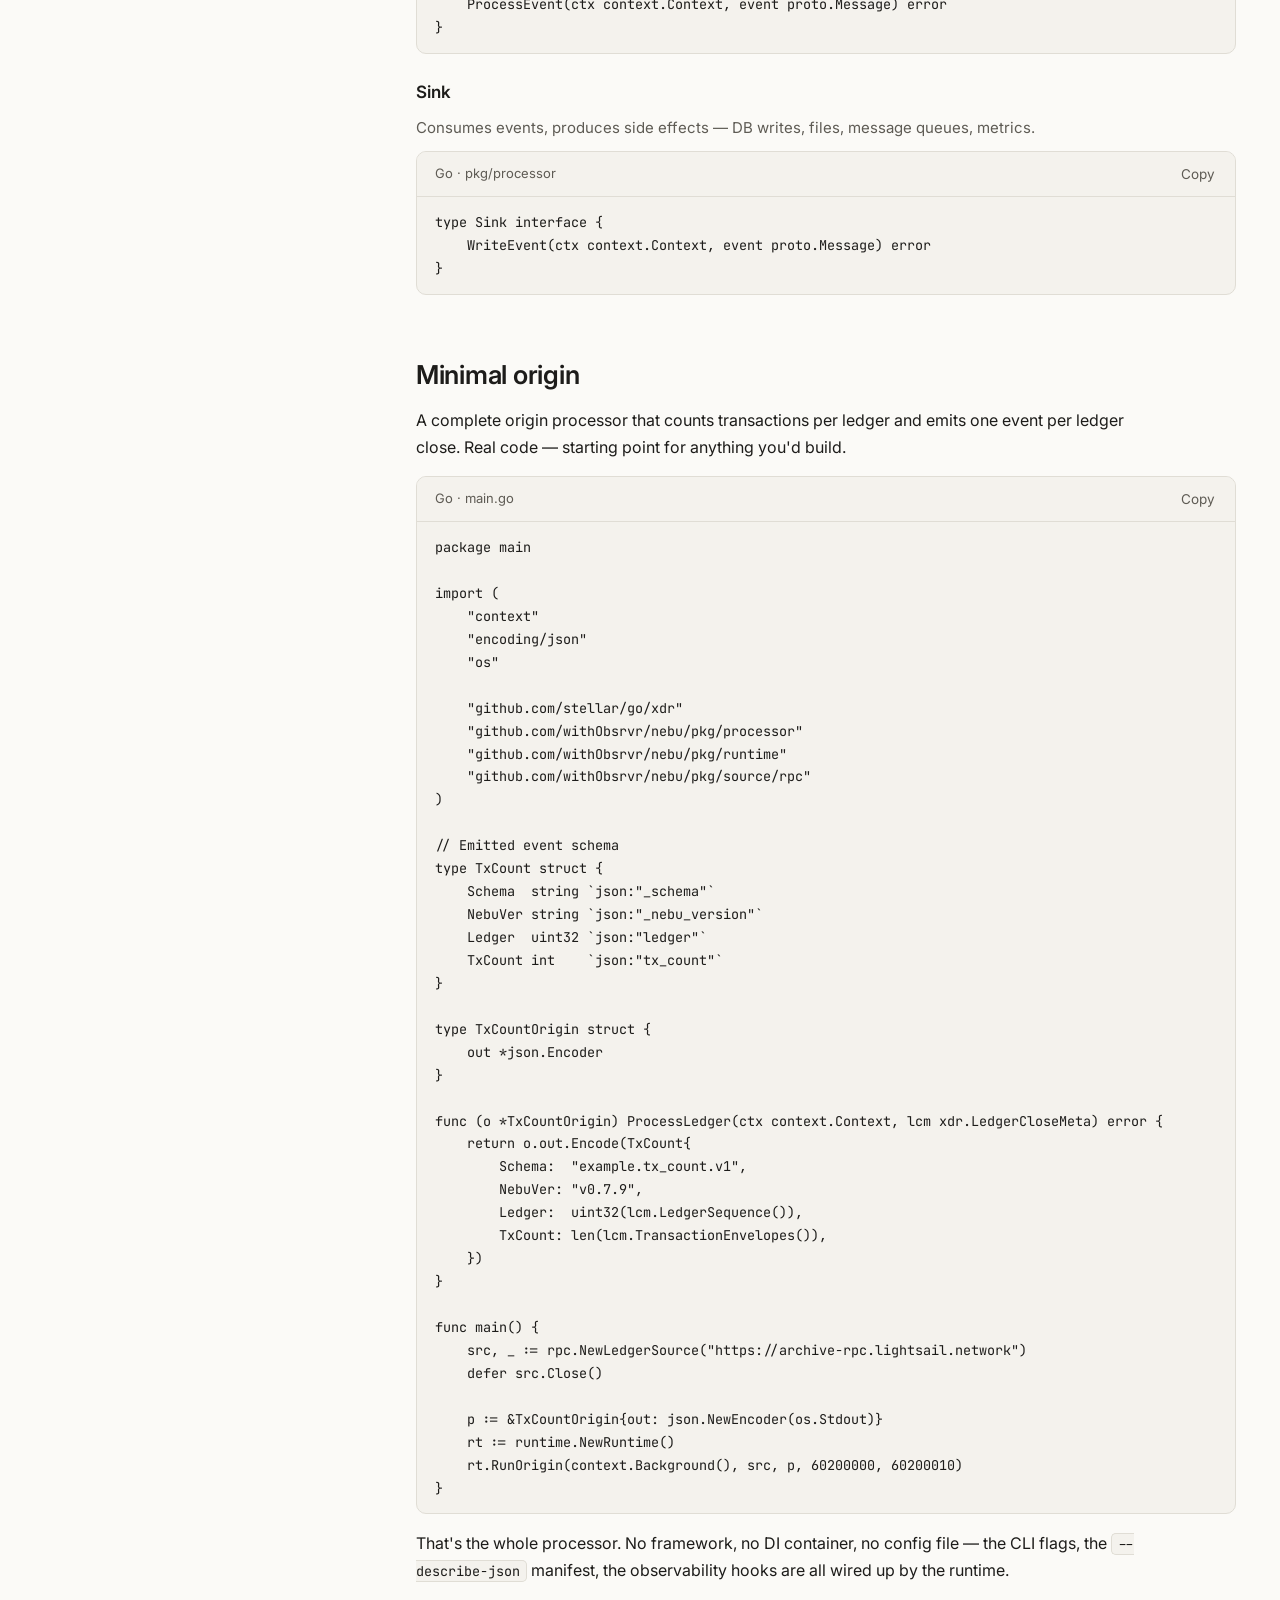
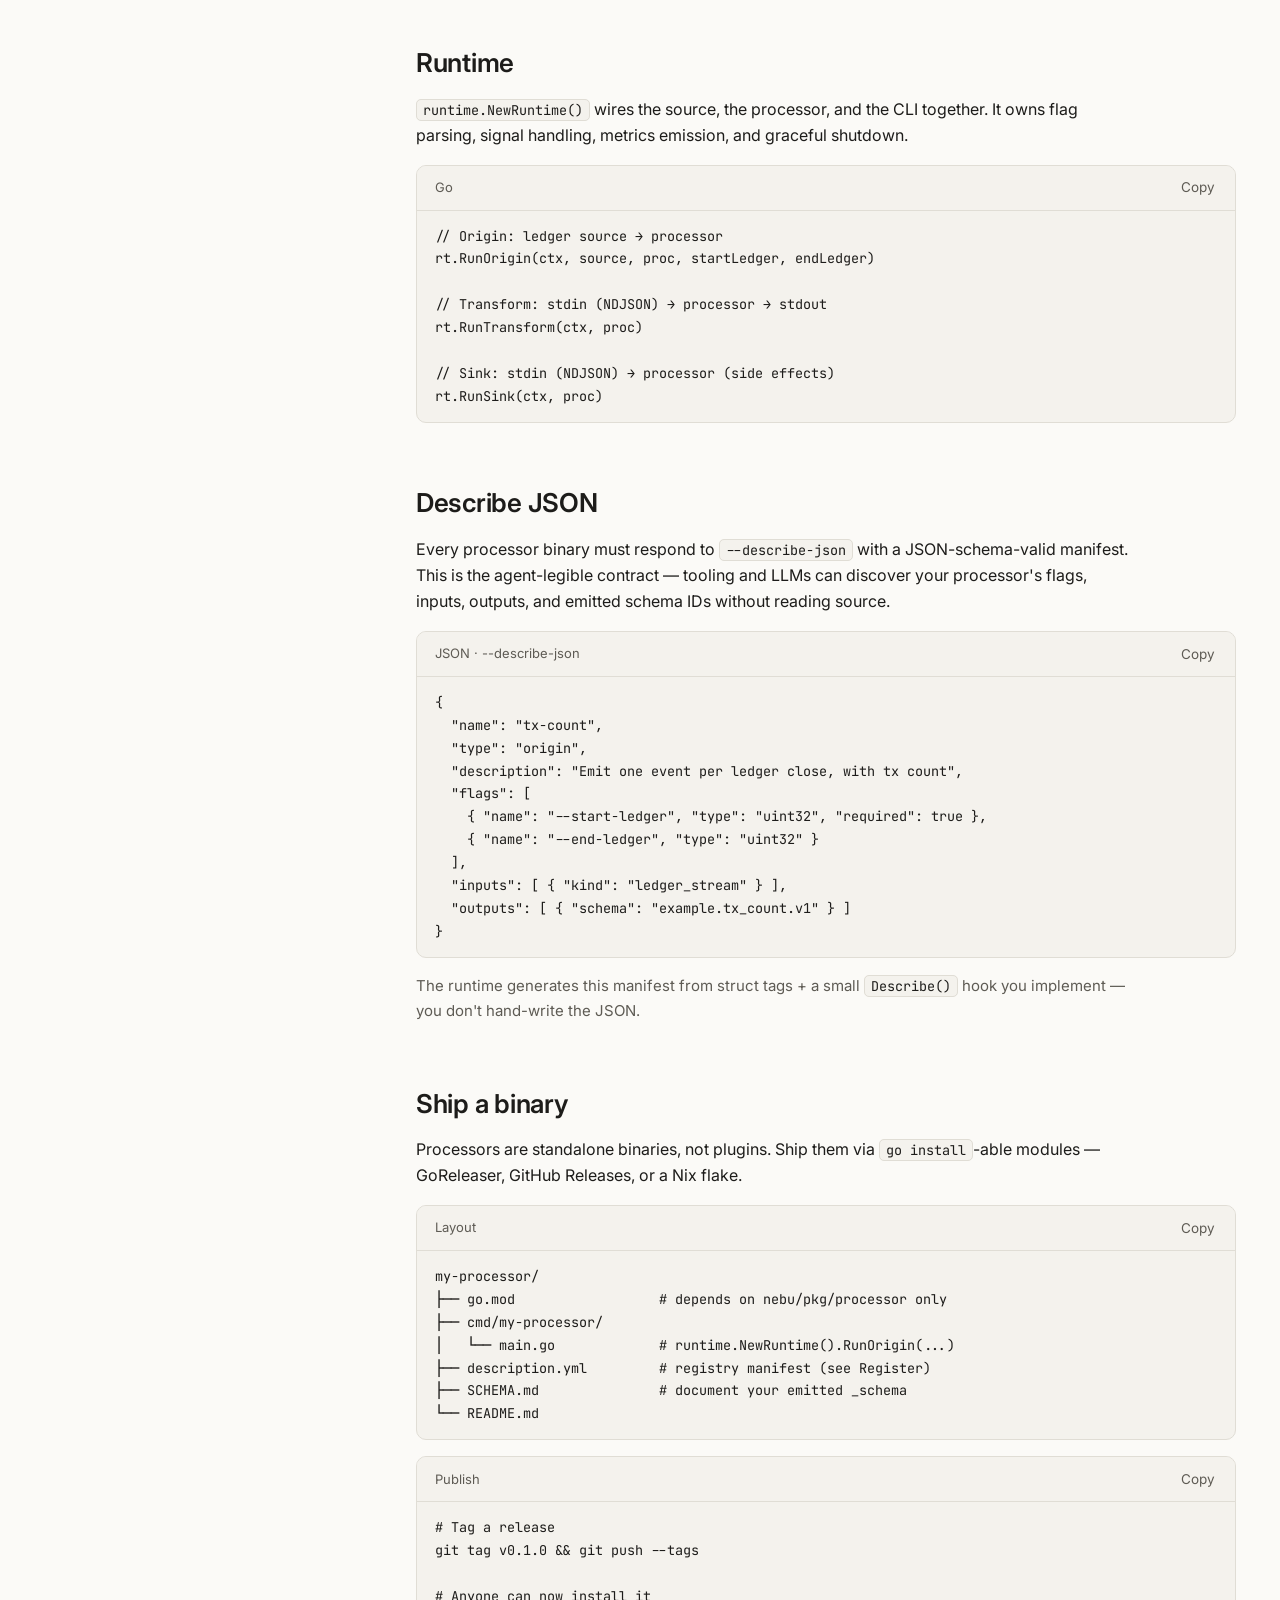
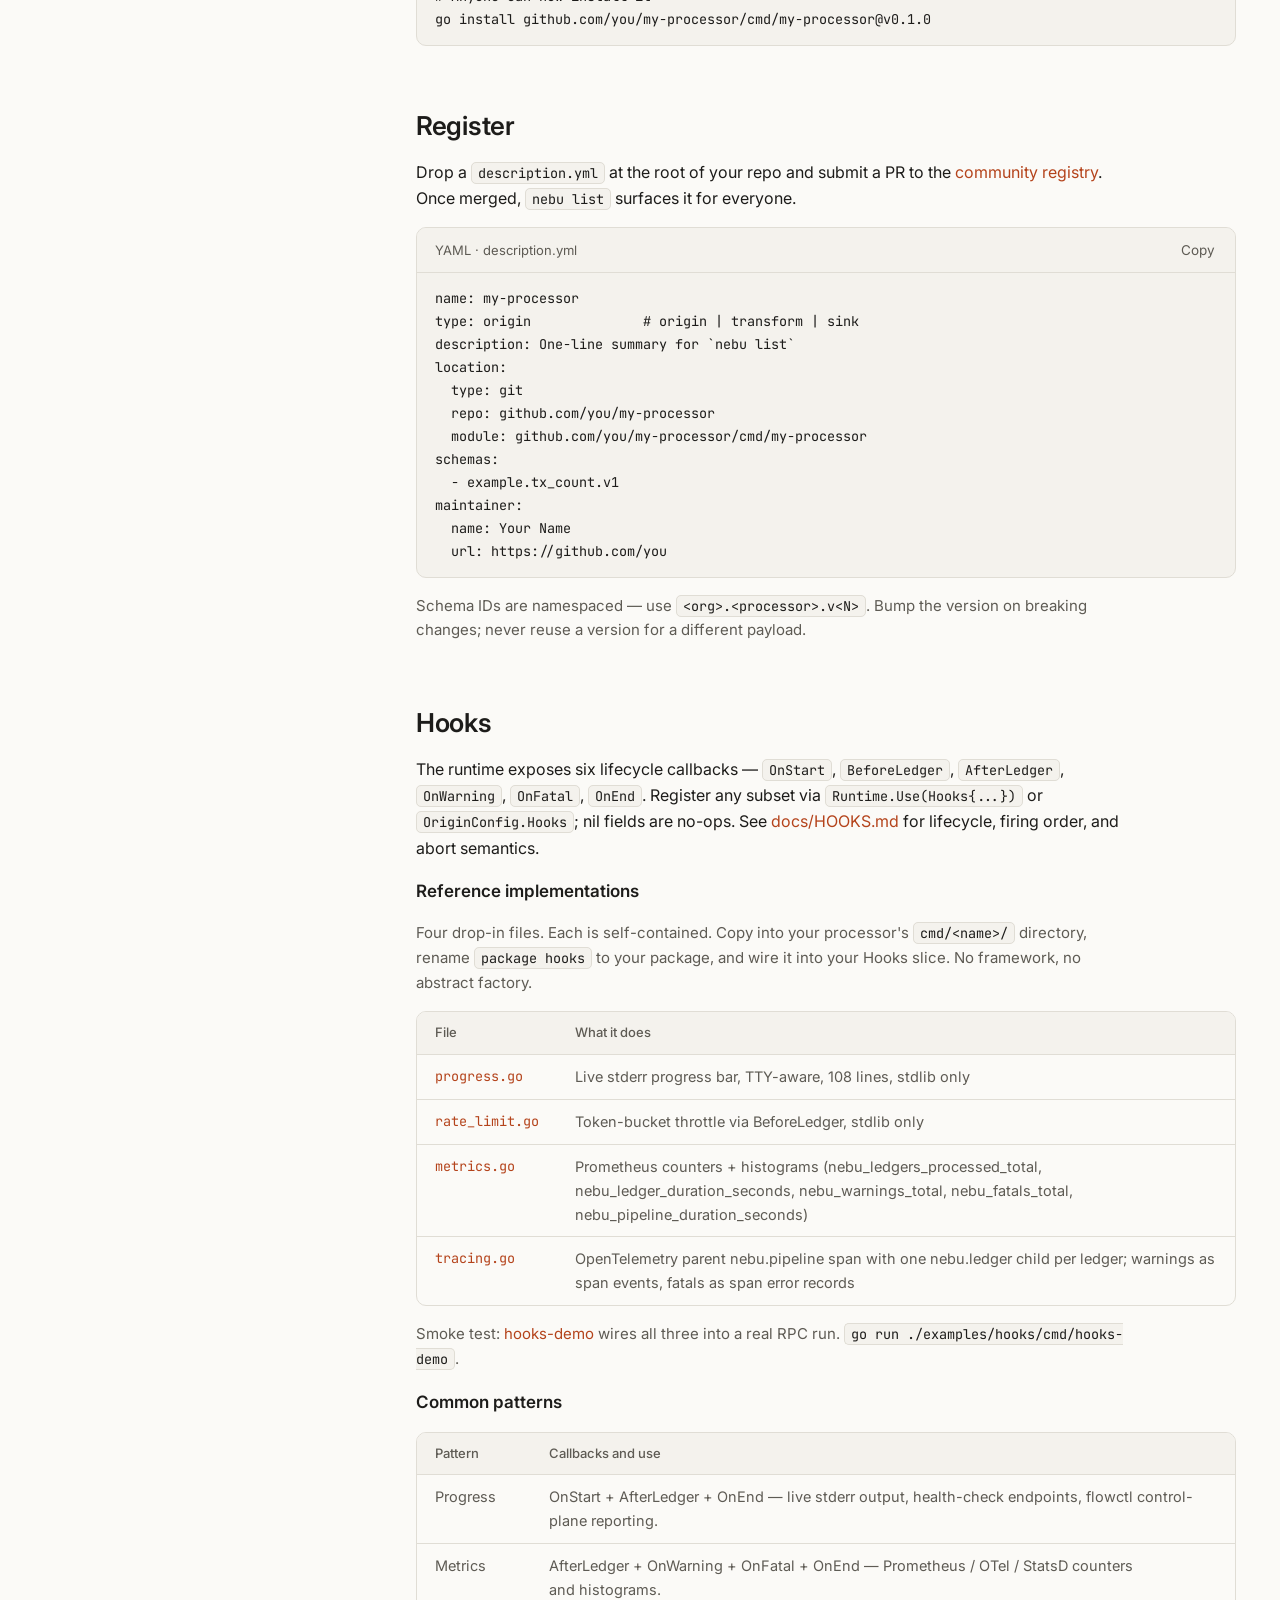
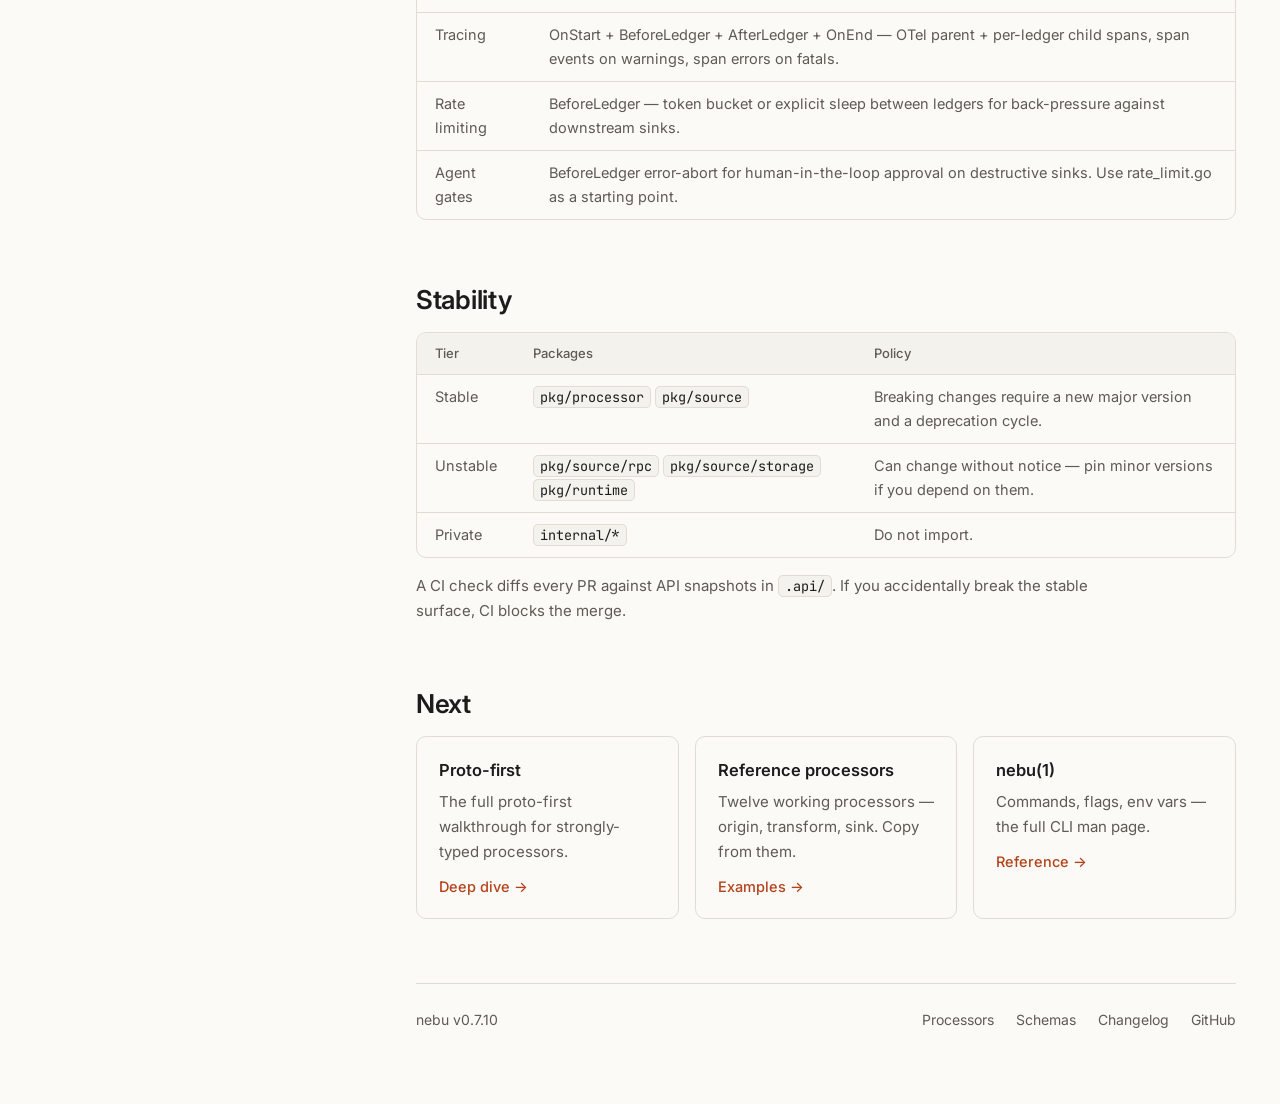
==== commit abead5ae: "docs: prepare v0.7.10 release Rolls the Unreleased section into v0.7.10, folding the two Changed gro" ====
--- a/docs/build-processors.html
+++ b/docs/build-processors.html
@@ -16,7 +16,7 @@
 <div class="site-header__inner">
 <a href="index.html" class="brand">
 <span class="brand__name">nebu</span>
-<span class="brand__version">v0.7.9</span>
+<span class="brand__version">v0.7.10</span>
 </a>
 <nav aria-label="Primary" class="site-nav">
 <a href="index.html" class="site-nav__link is-current">Docs</a>
@@ -185,7 +185,7 @@
 <div style="display: grid; grid-template-columns: repeat(auto-fit, minmax(min(230px, 100%), 1fr)); gap: 16px"><a href="https://github.com/withObsrvr/nebu-processor-registry/blob/main/BUILDING_PROTO_PROCESSORS.md" class="card"><span class="card__title">Proto-first</span><span class="small muted">The full proto-first walkthrough for strongly-typed processors.</span><span class="card__cta">Deep dive →</span></a><a href="https://github.com/withObsrvr/nebu/tree/main/examples/processors" class="card"><span class="card__title">Reference processors</span><span class="small muted">Twelve working processors — origin, transform, sink. Copy from them.</span><span class="card__cta">Examples →</span></a><a href="man.html" class="card"><span class="card__title">nebu(1)</span><span class="small muted">Commands, flags, env vars — the full CLI man page.</span><span class="card__cta">Reference →</span></a></div></section>
 
 <footer class="site-footer">
-<span>nebu v0.7.9</span>
+<span>nebu v0.7.10</span>
 <div class="site-footer__links">
 <a href="processors.html" class="muted">Processors</a>
 <a href="schemas.html" class="muted">Schemas</a>
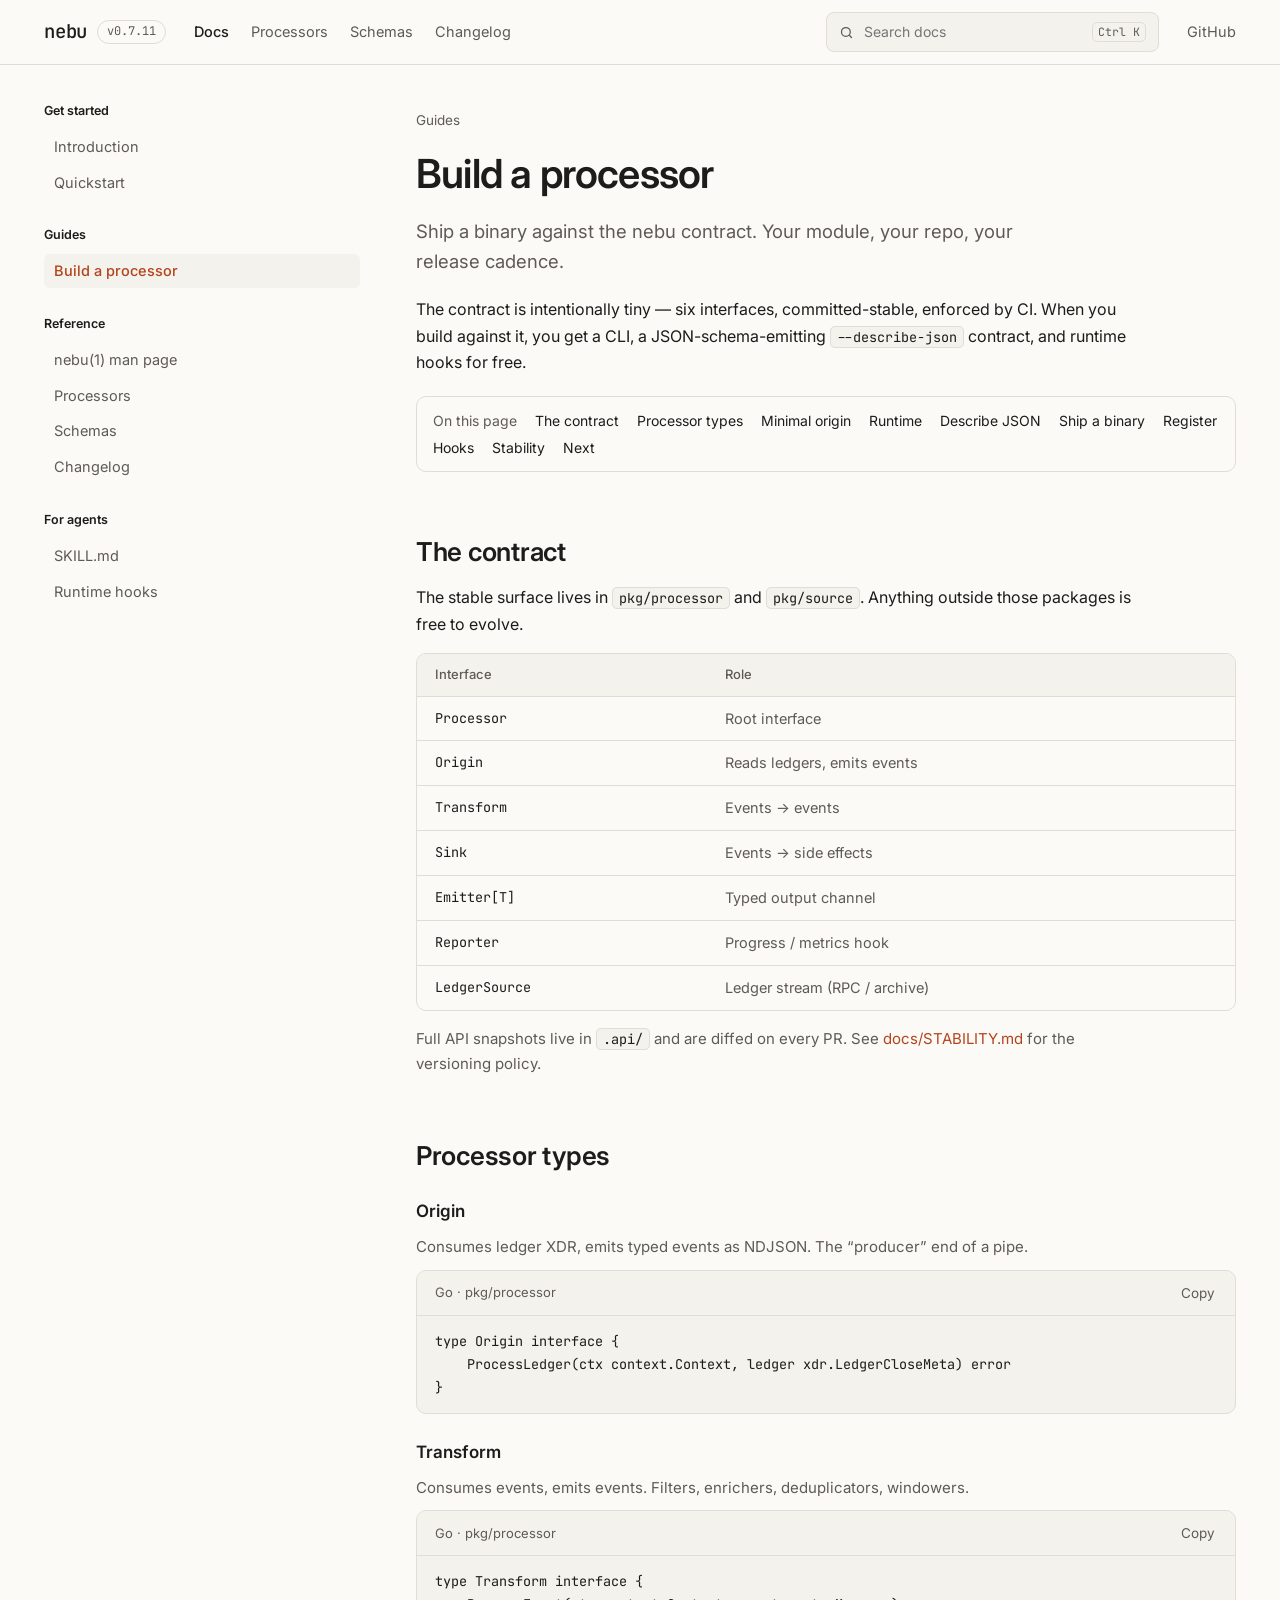
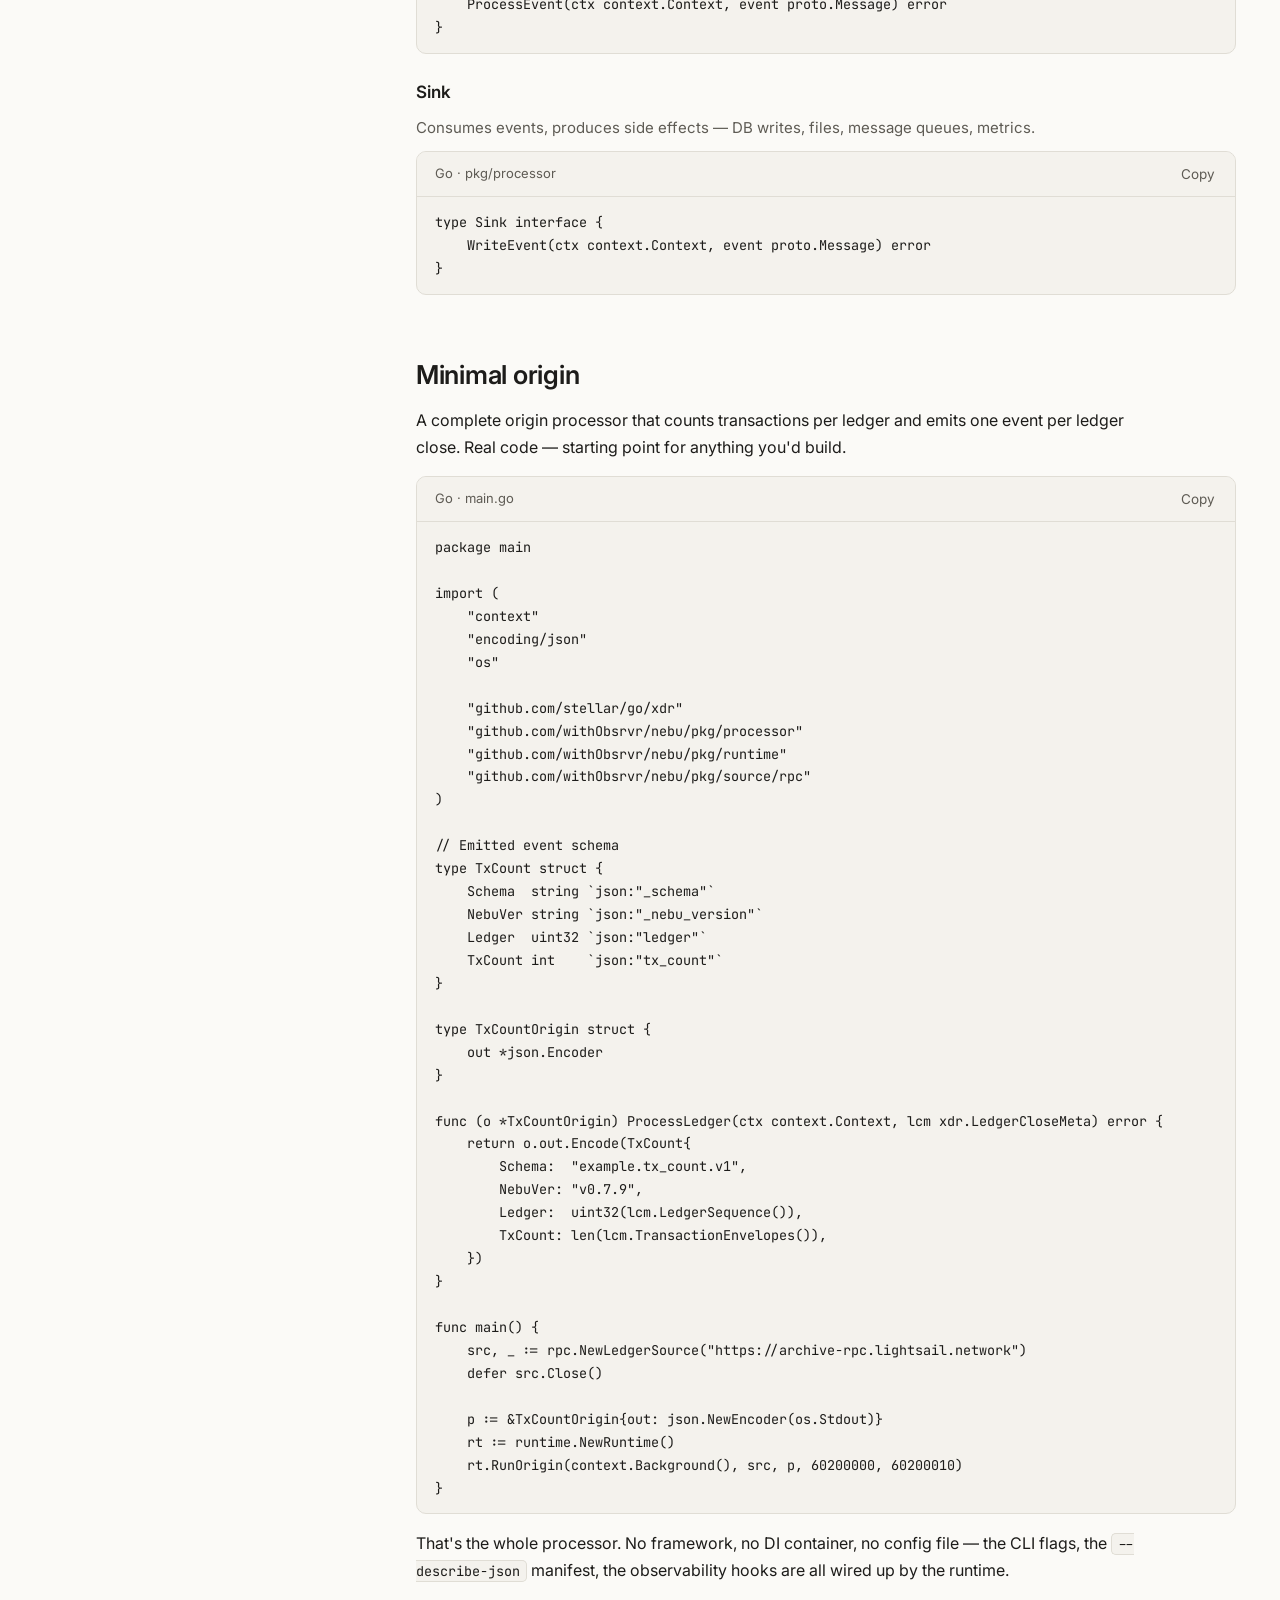
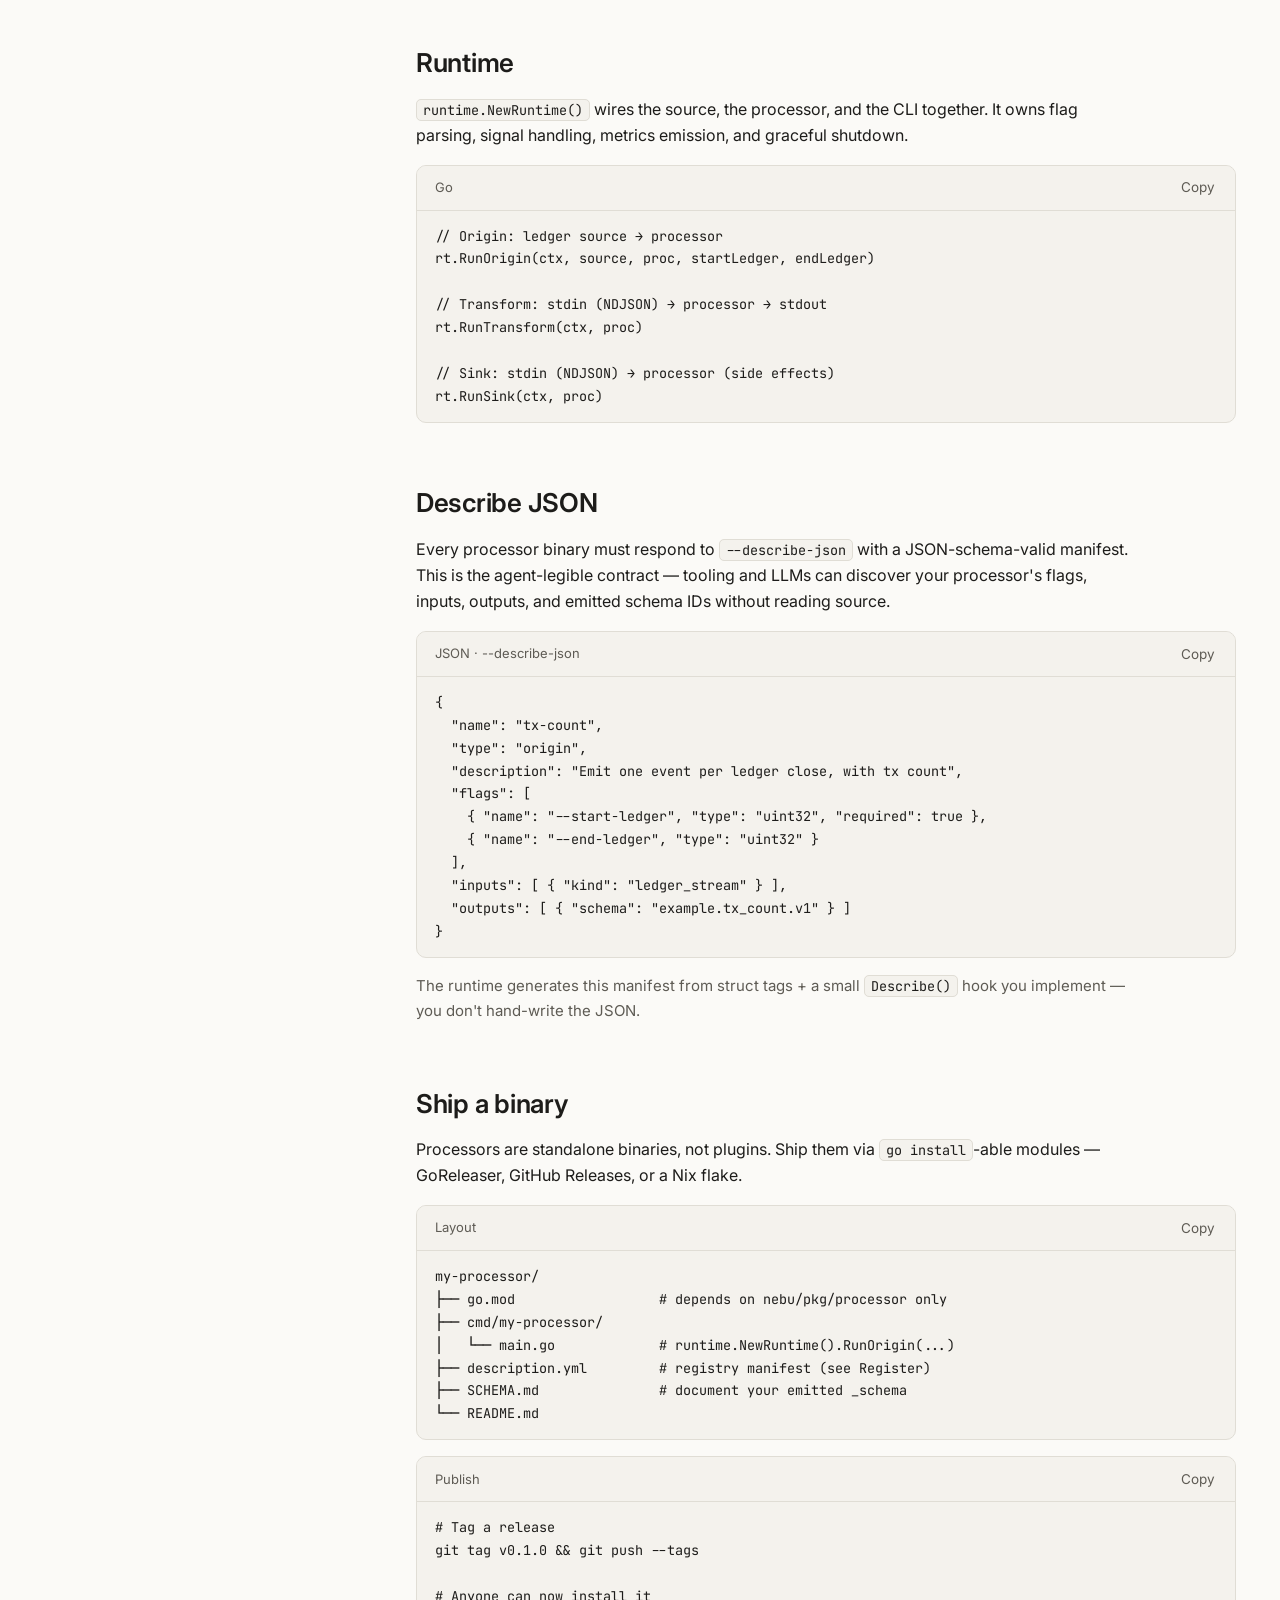
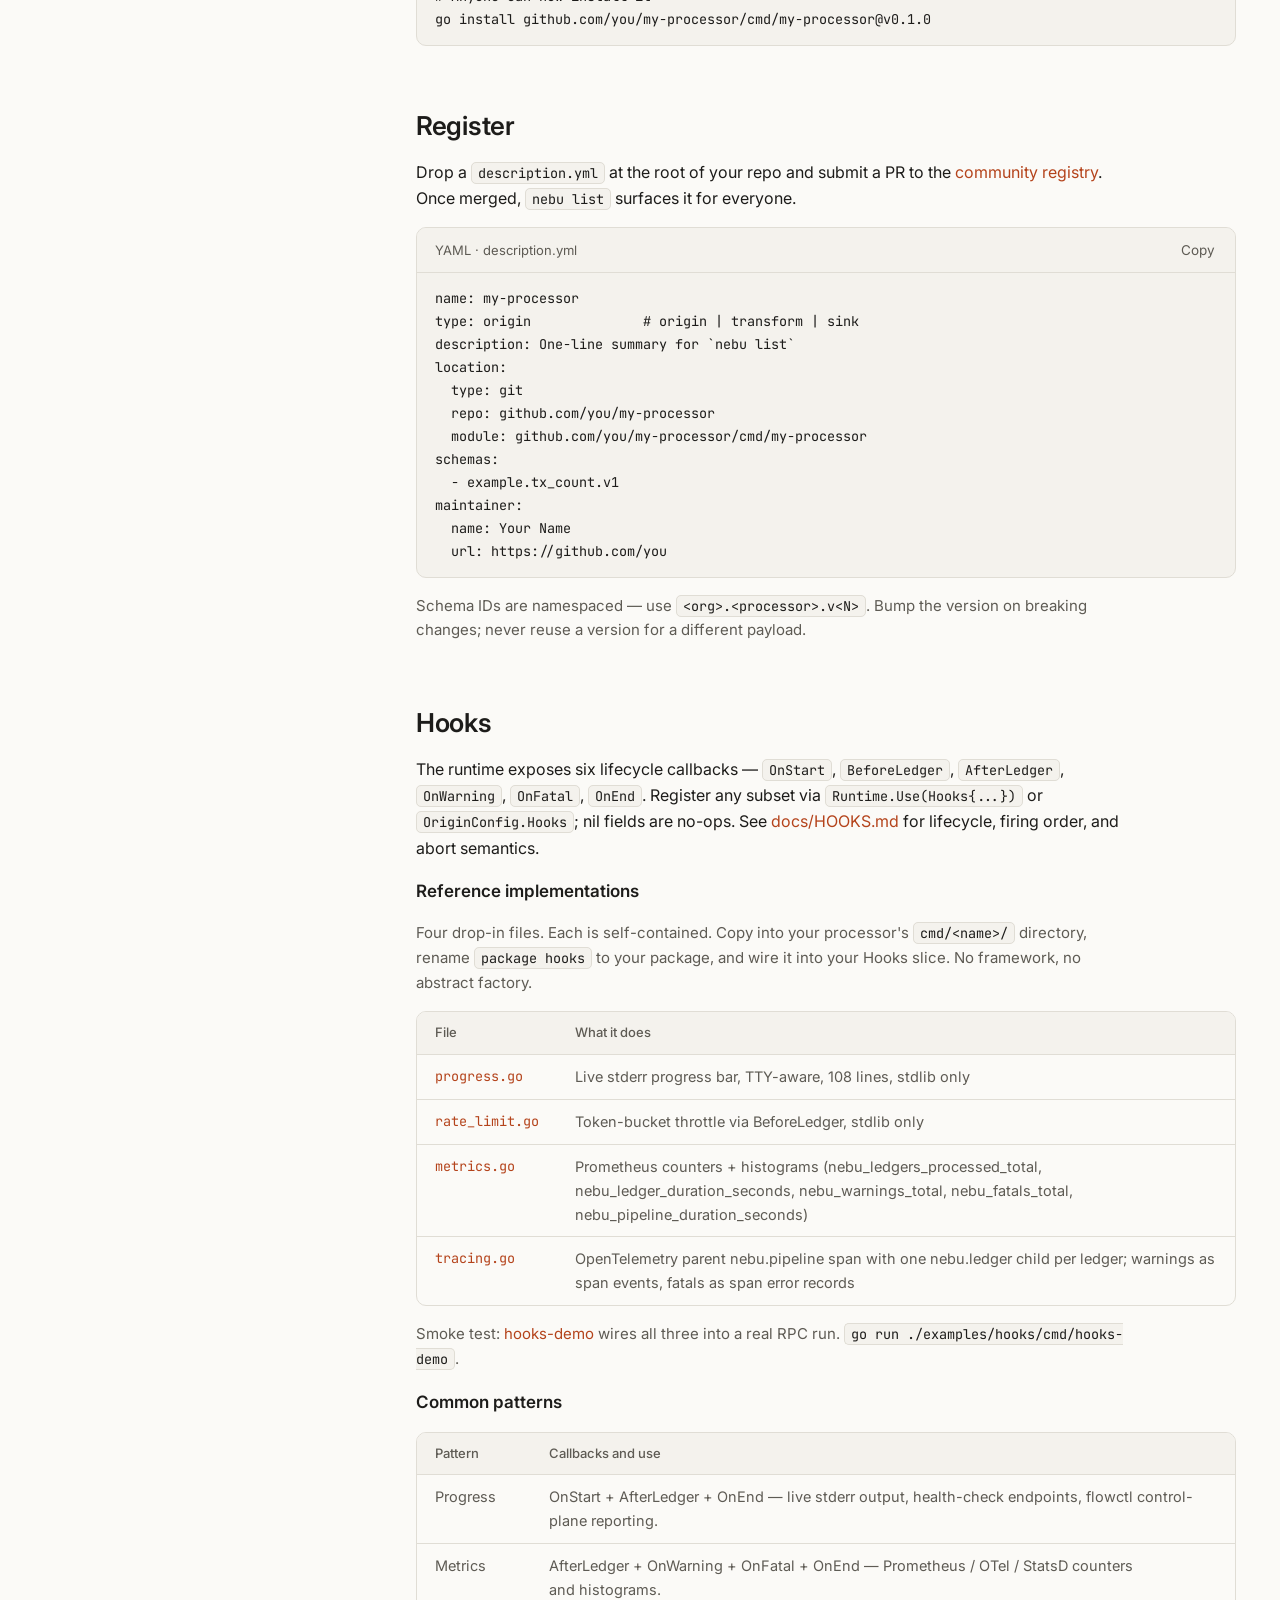
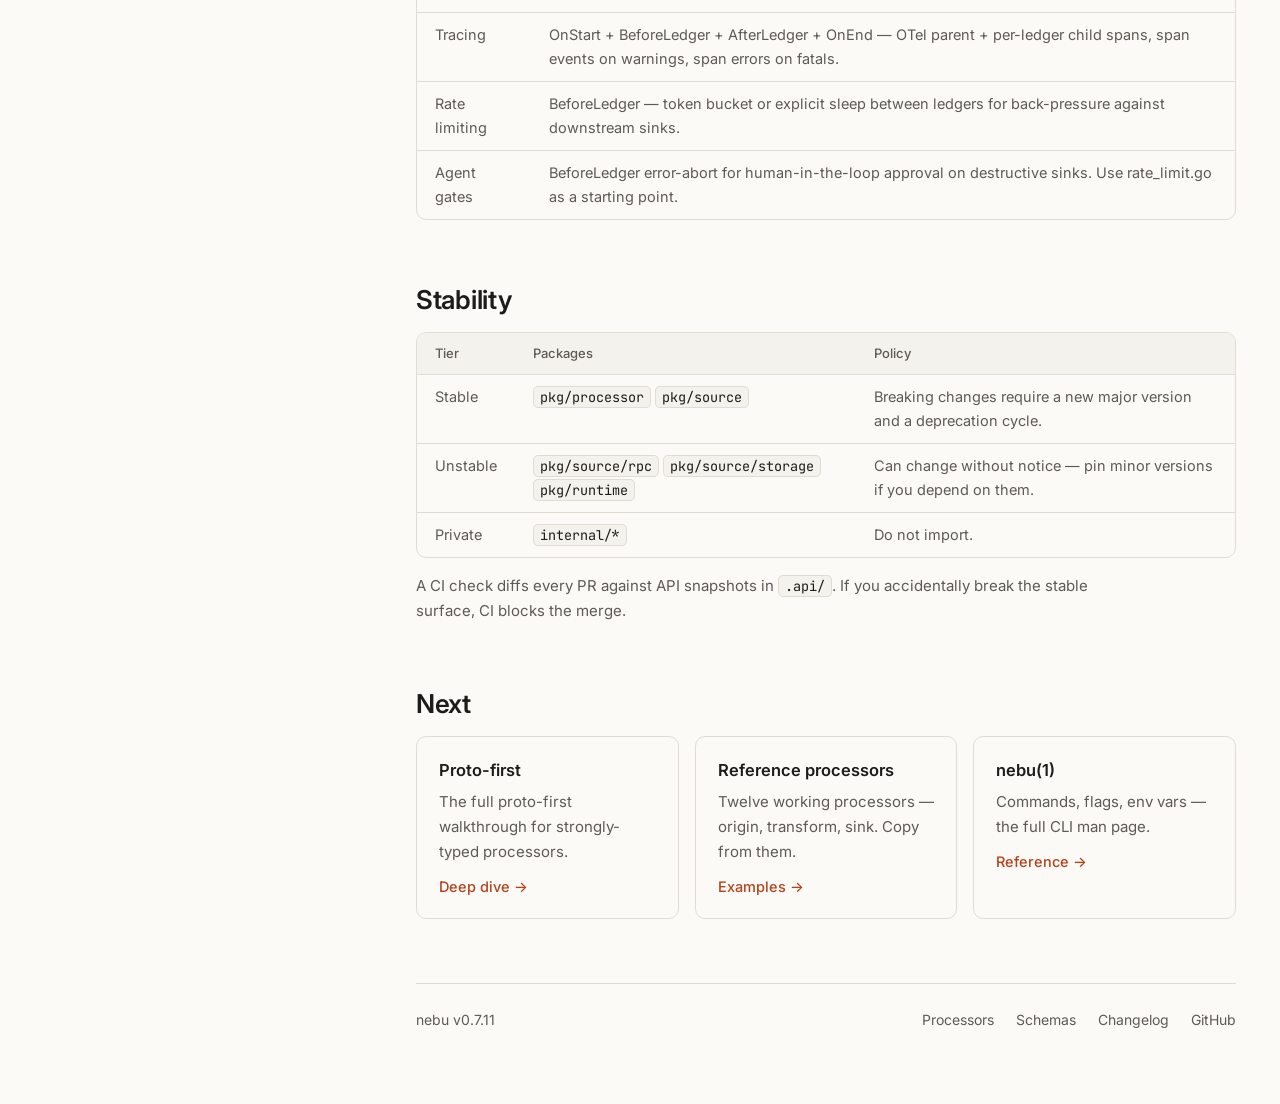
==== commit 77afa378: "docs: prepare v0.7.11 release Rolls the Unreleased section into v0.7.11: go-stellar-sdk v0.9.0 with " ====
--- a/docs/build-processors.html
+++ b/docs/build-processors.html
@@ -16,7 +16,7 @@
 <div class="site-header__inner">
 <a href="index.html" class="brand">
 <span class="brand__name">nebu</span>
-<span class="brand__version">v0.7.10</span>
+<span class="brand__version">v0.7.11</span>
 </a>
 <nav aria-label="Primary" class="site-nav">
 <a href="index.html" class="site-nav__link is-current">Docs</a>
@@ -185,7 +185,7 @@
 <div style="display: grid; grid-template-columns: repeat(auto-fit, minmax(min(230px, 100%), 1fr)); gap: 16px"><a href="https://github.com/withObsrvr/nebu-processor-registry/blob/main/BUILDING_PROTO_PROCESSORS.md" class="card"><span class="card__title">Proto-first</span><span class="small muted">The full proto-first walkthrough for strongly-typed processors.</span><span class="card__cta">Deep dive →</span></a><a href="https://github.com/withObsrvr/nebu/tree/main/examples/processors" class="card"><span class="card__title">Reference processors</span><span class="small muted">Twelve working processors — origin, transform, sink. Copy from them.</span><span class="card__cta">Examples →</span></a><a href="man.html" class="card"><span class="card__title">nebu(1)</span><span class="small muted">Commands, flags, env vars — the full CLI man page.</span><span class="card__cta">Reference →</span></a></div></section>
 
 <footer class="site-footer">
-<span>nebu v0.7.10</span>
+<span>nebu v0.7.11</span>
 <div class="site-footer__links">
 <a href="processors.html" class="muted">Processors</a>
 <a href="schemas.html" class="muted">Schemas</a>
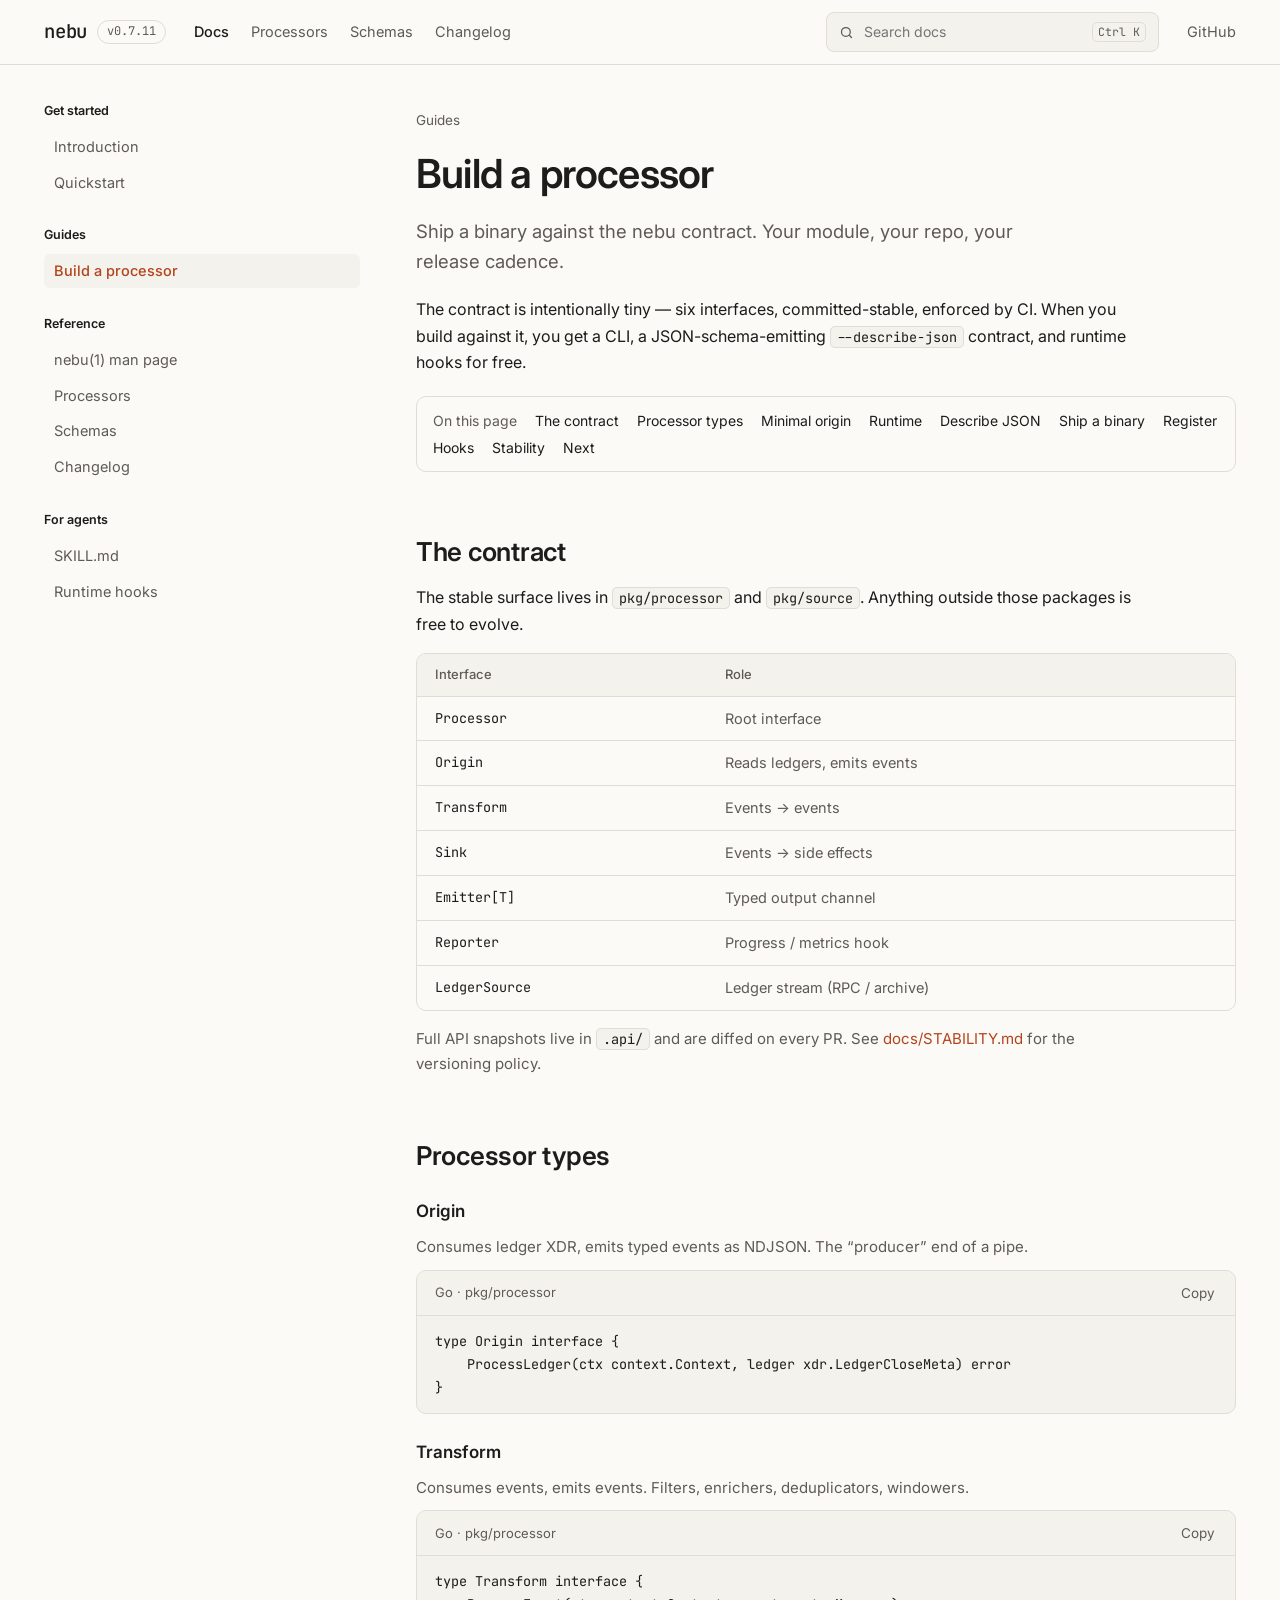
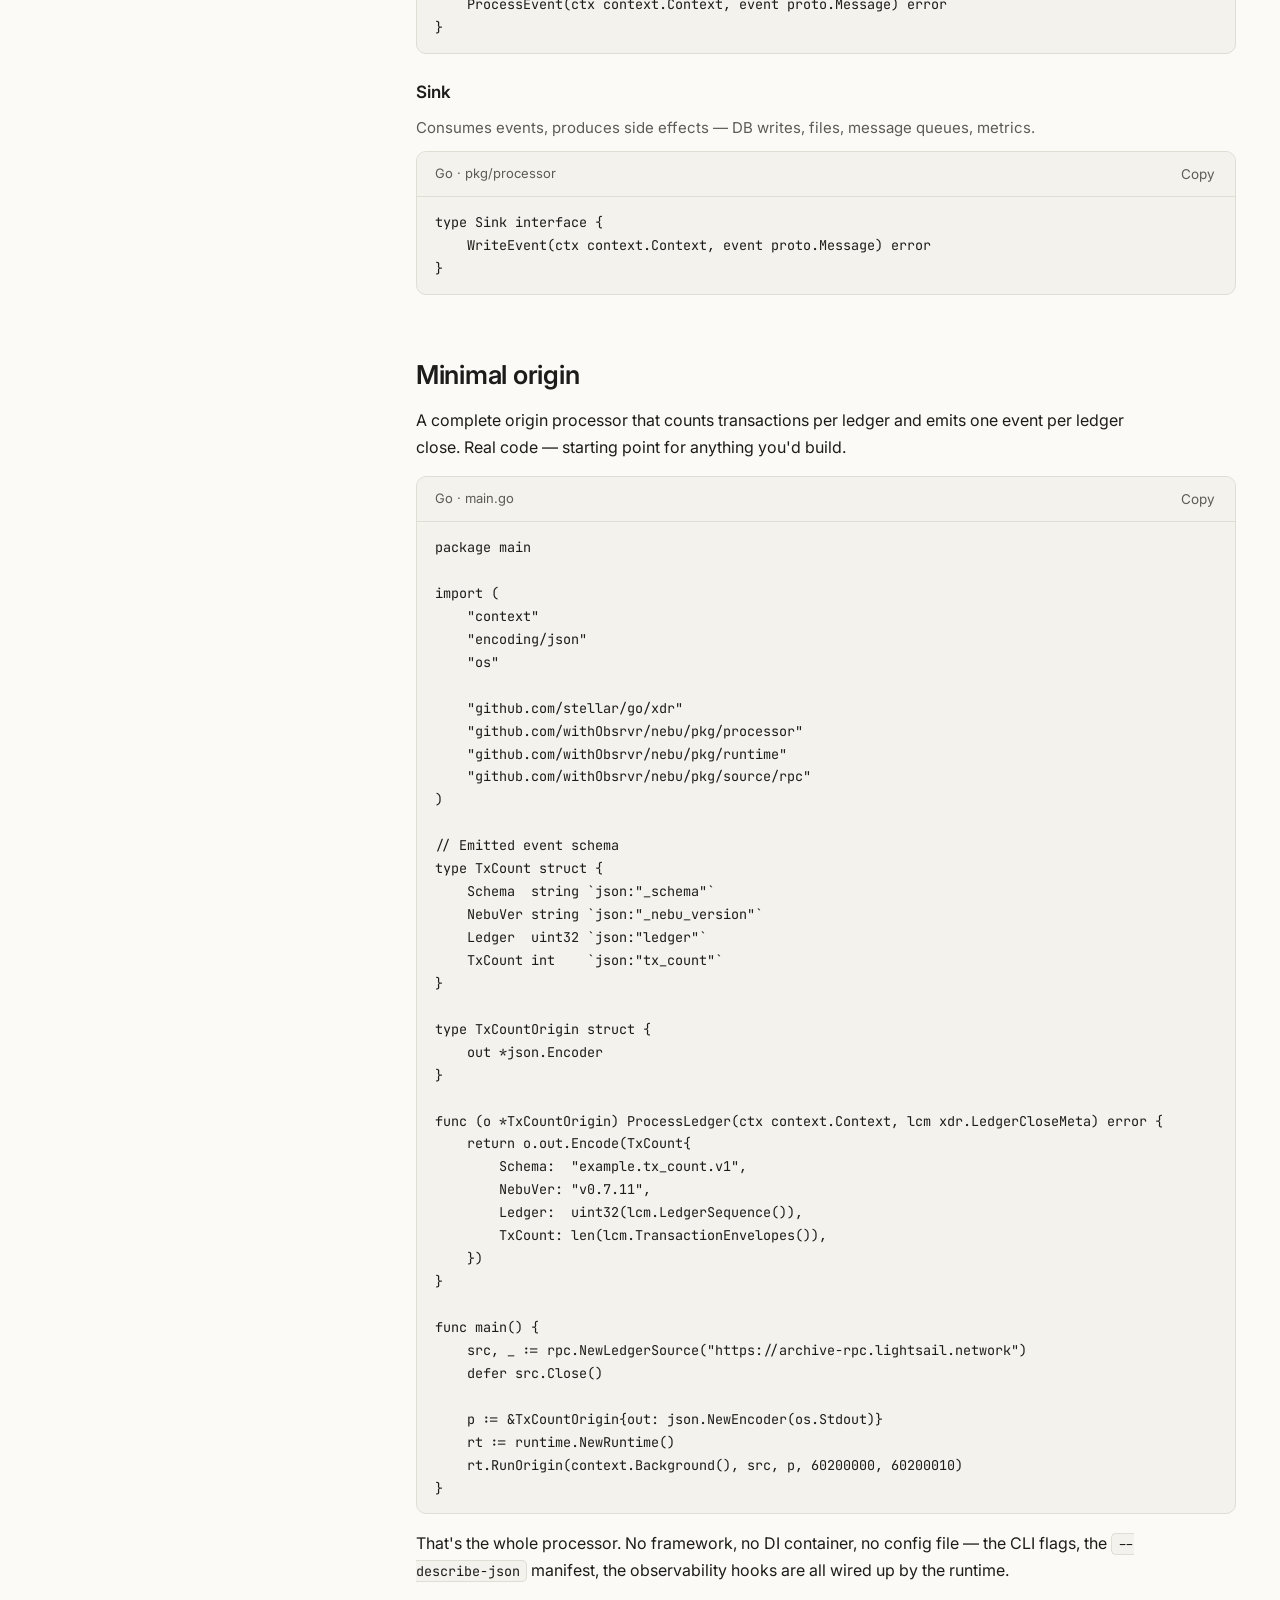
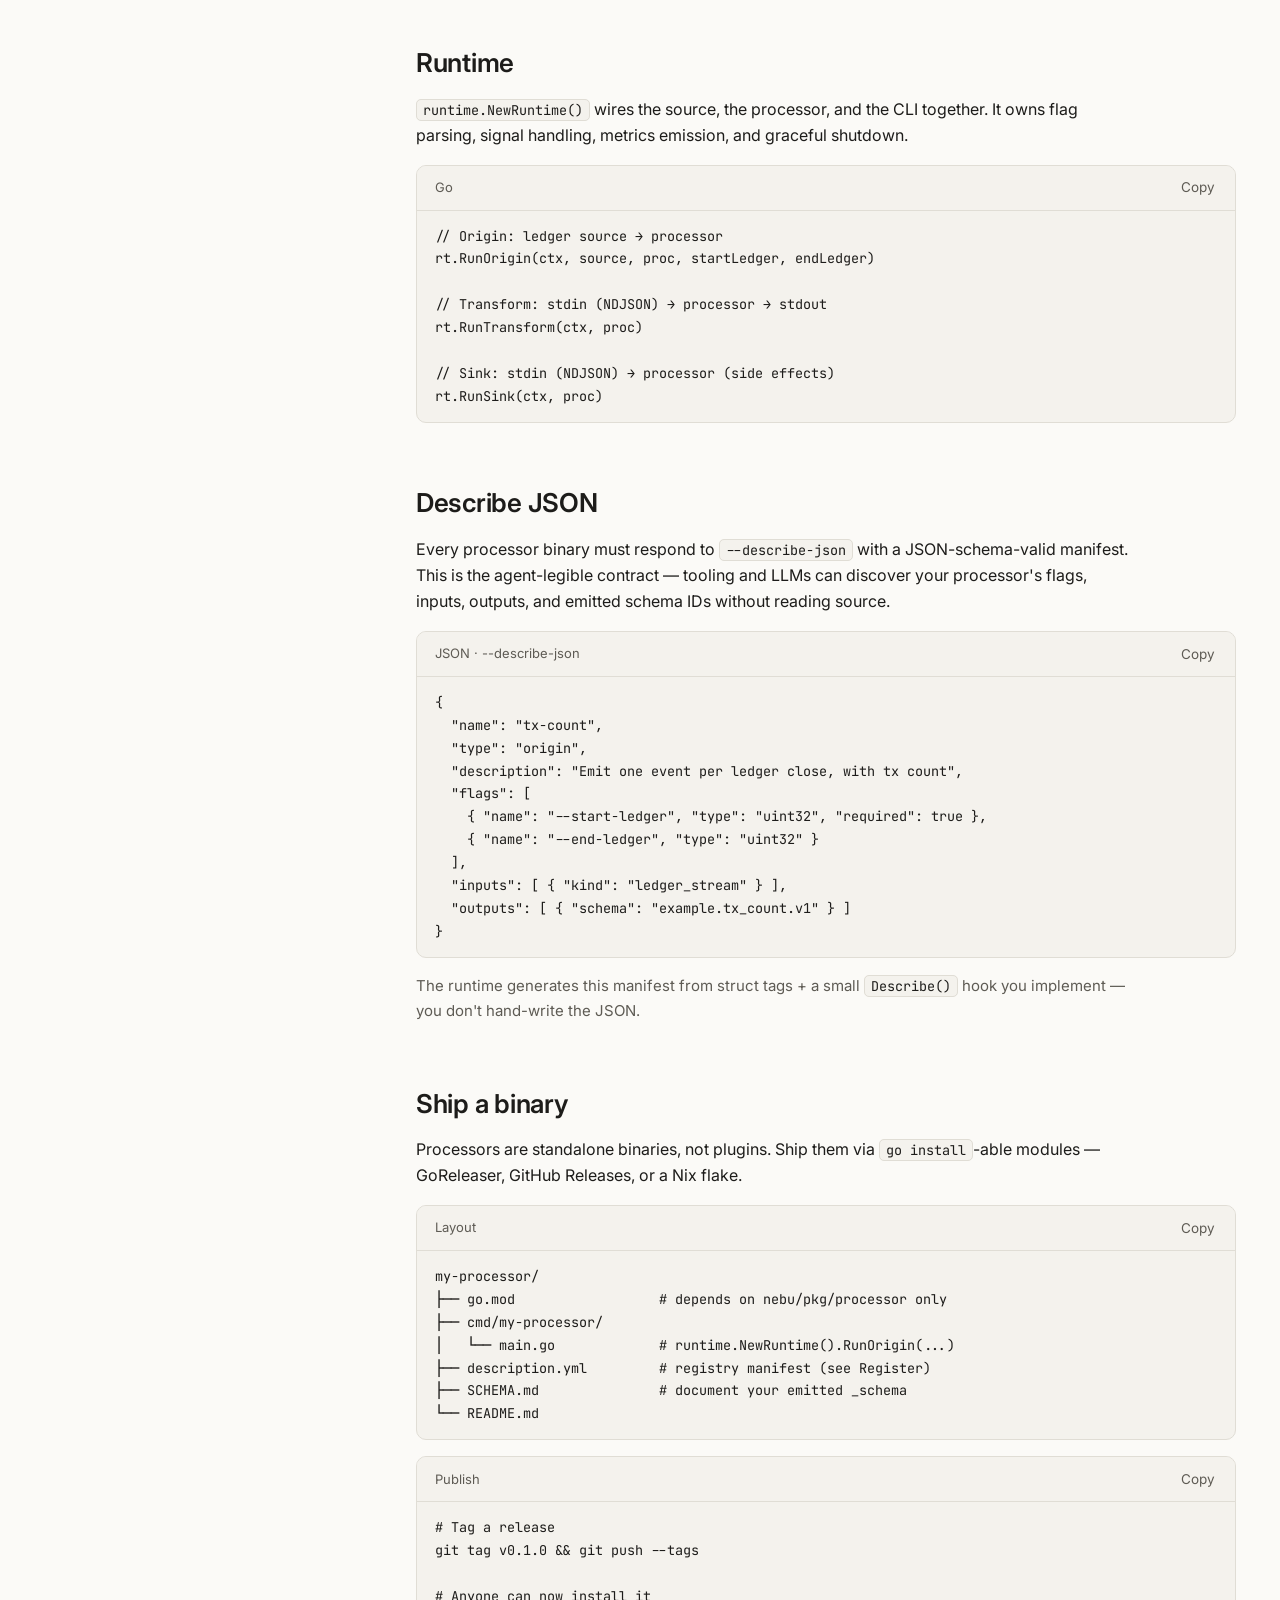
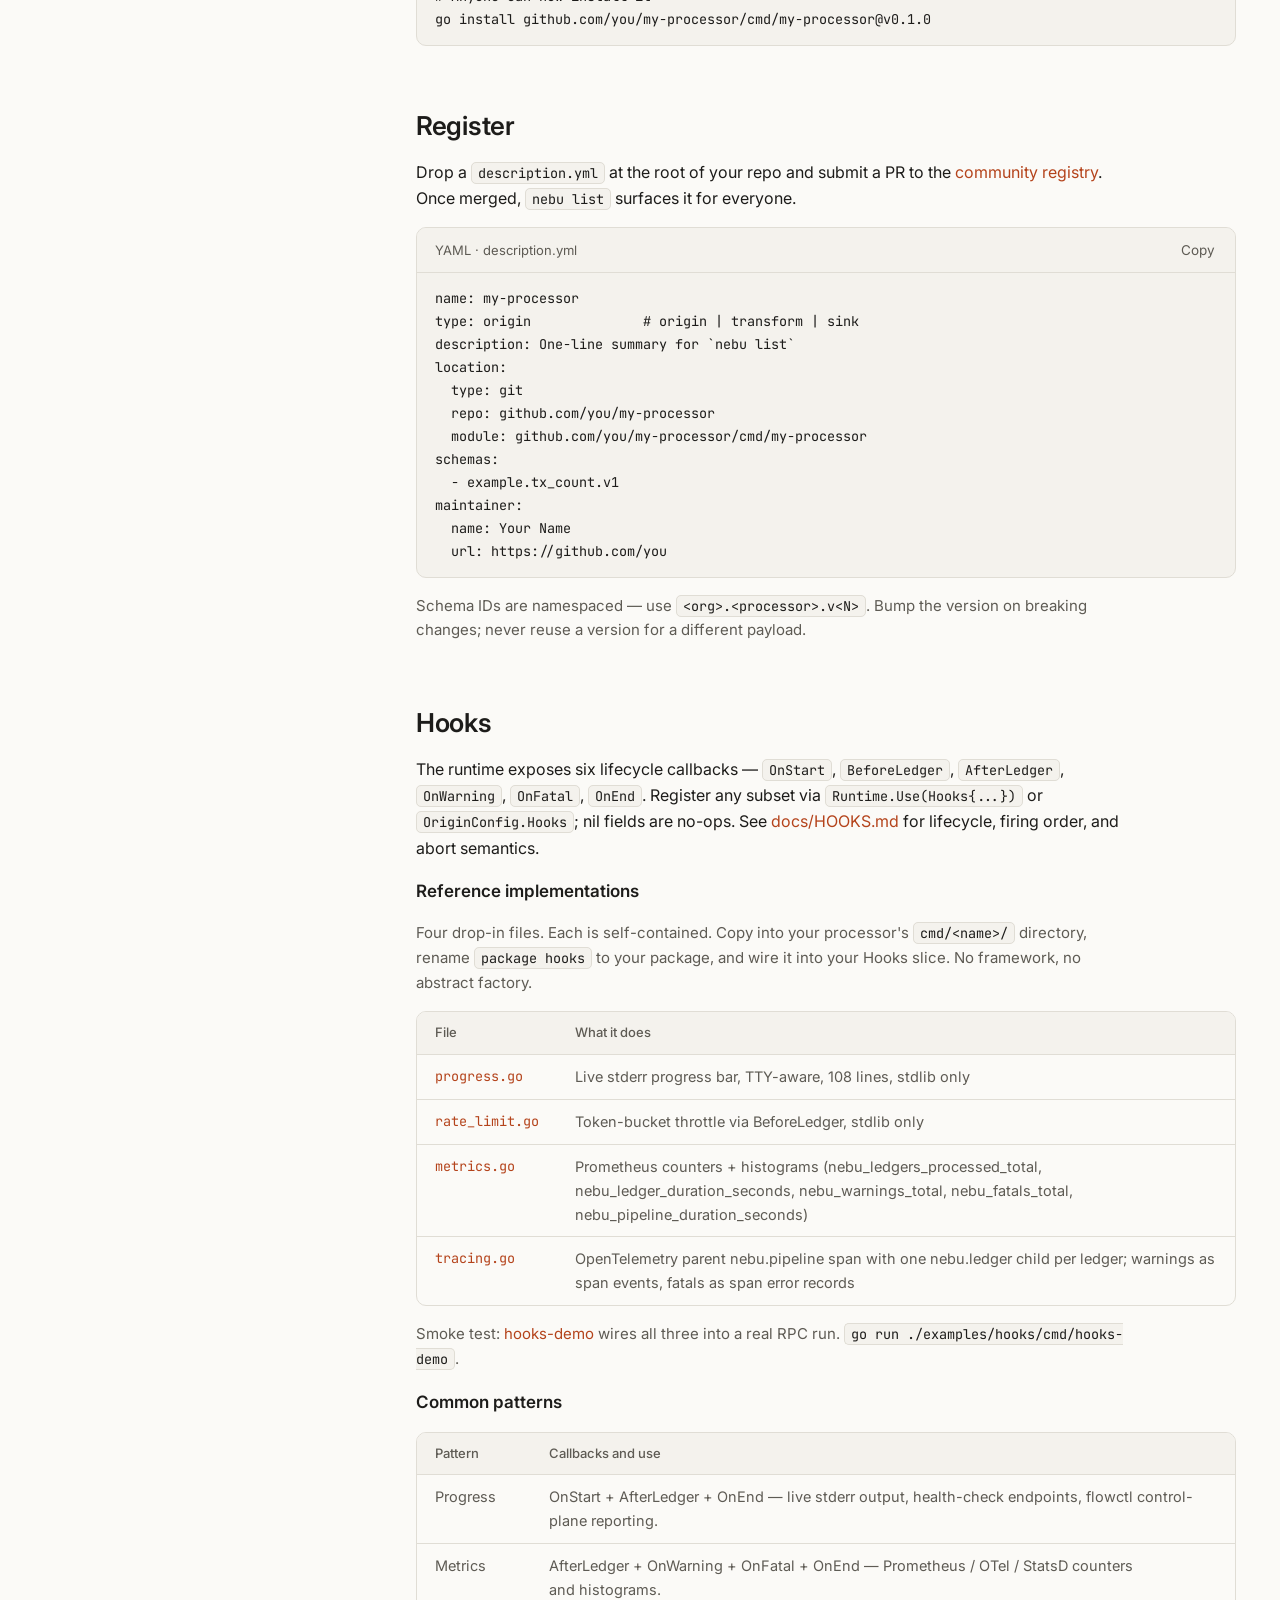
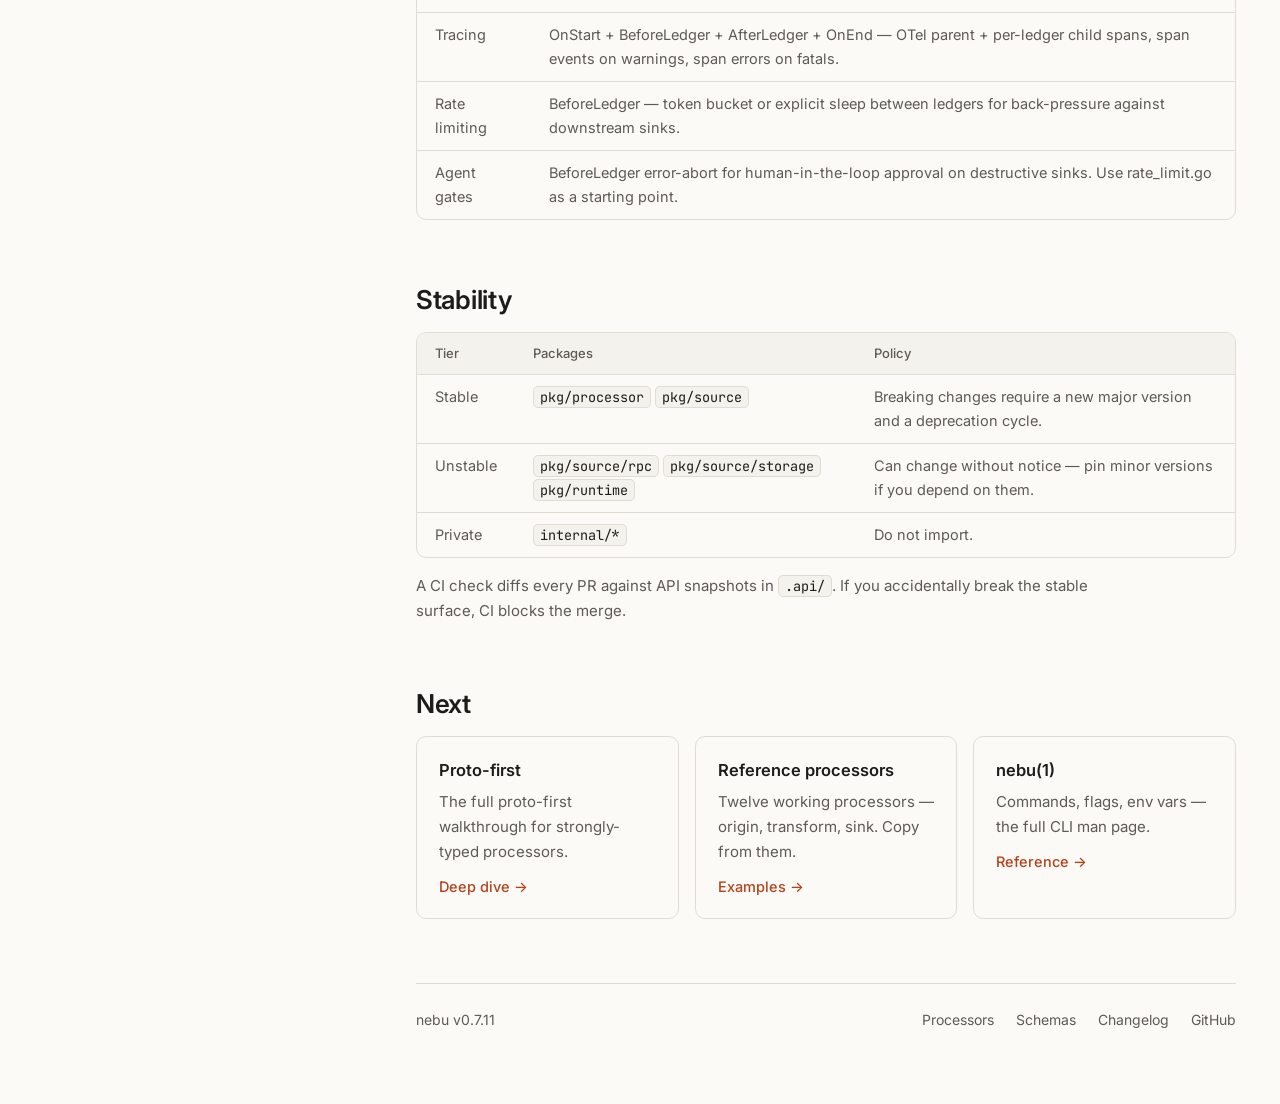
==== commit 2ea1bd50: "chore: repin the registry to nebu v0.7.11 and SDK v0.9.0 The registry's bump is merged, so the pin c" ====
--- a/docs/build-processors.html
+++ b/docs/build-processors.html
@@ -95,7 +95,7 @@
 func (o *TxCountOrigin) ProcessLedger(ctx context.Context, lcm xdr.LedgerCloseMeta) error {
 	return o.out.Encode(TxCount{
 		Schema:  "example.tx_count.v1",
-		NebuVer: "v0.7.9",
+		NebuVer: "v0.7.11",
 		Ledger:  uint32(lcm.LedgerSequence()),
 		TxCount: len(lcm.TransactionEnvelopes()),
 	})
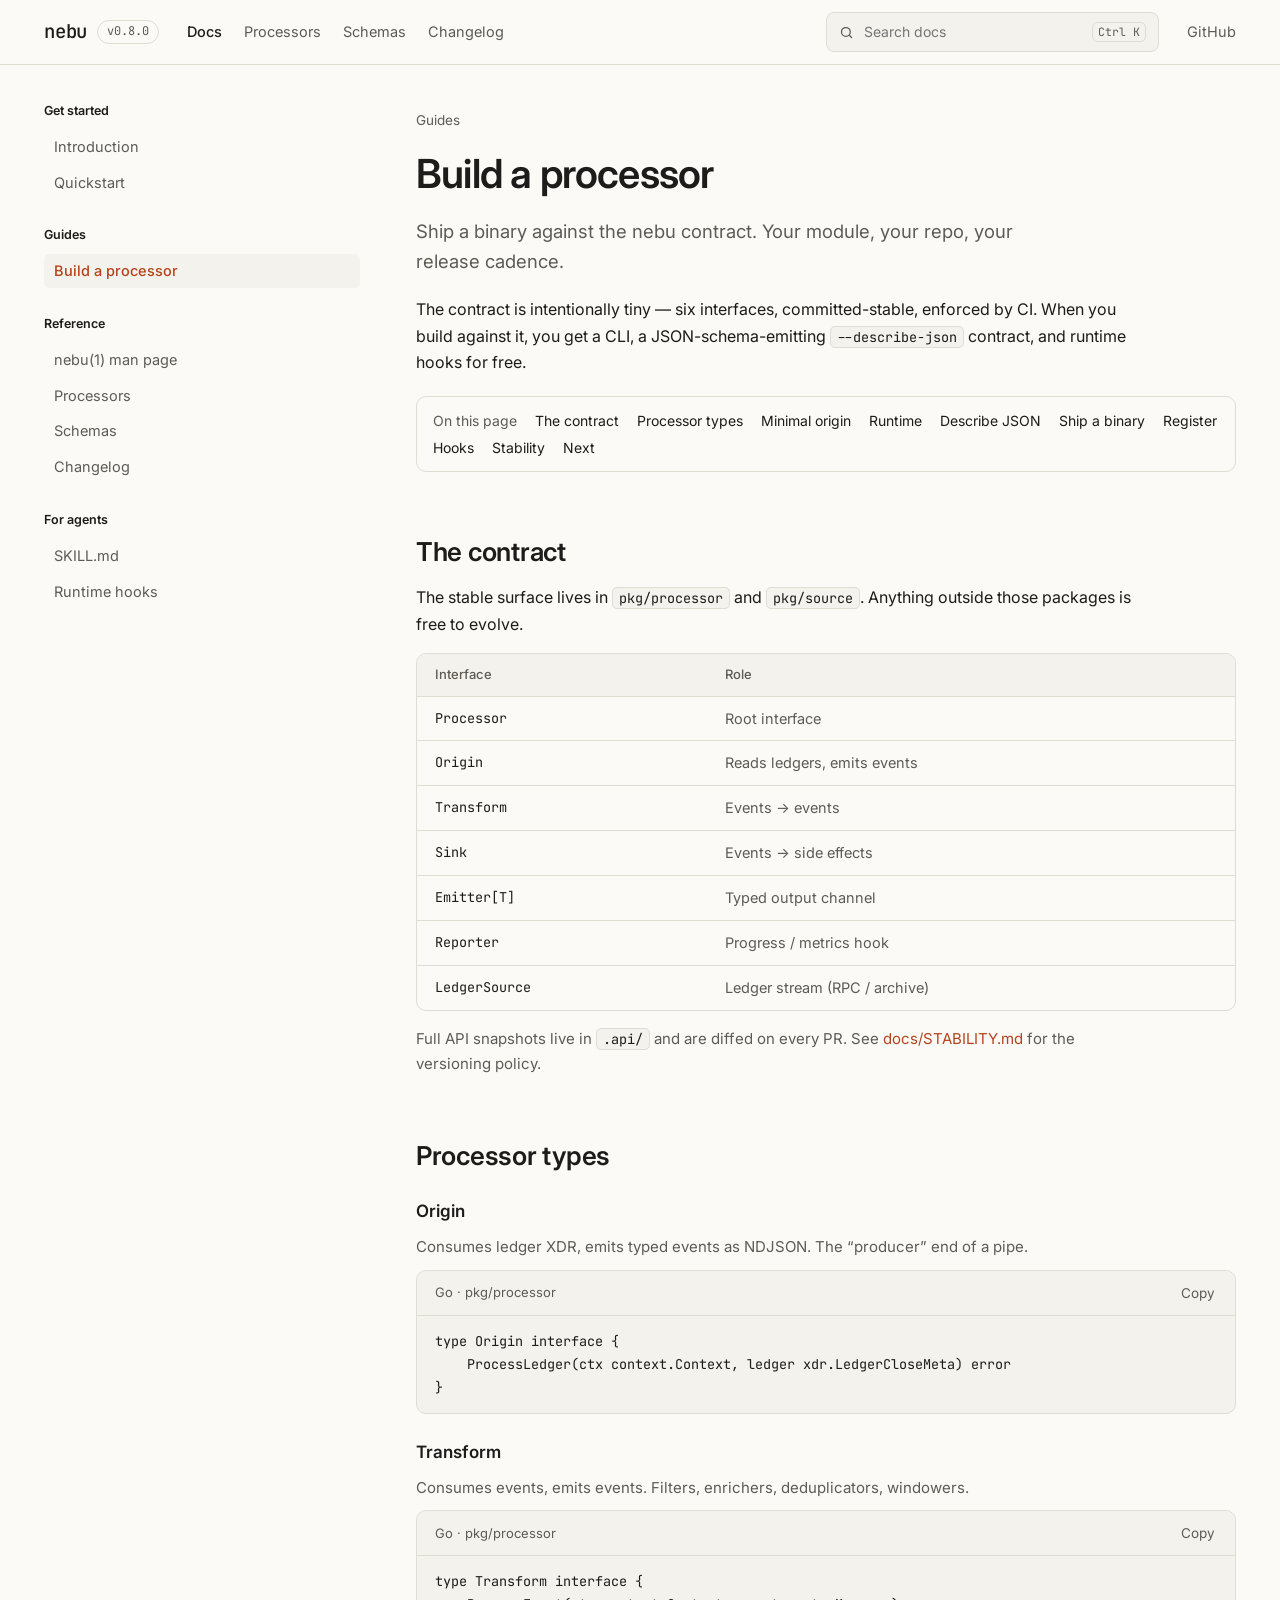
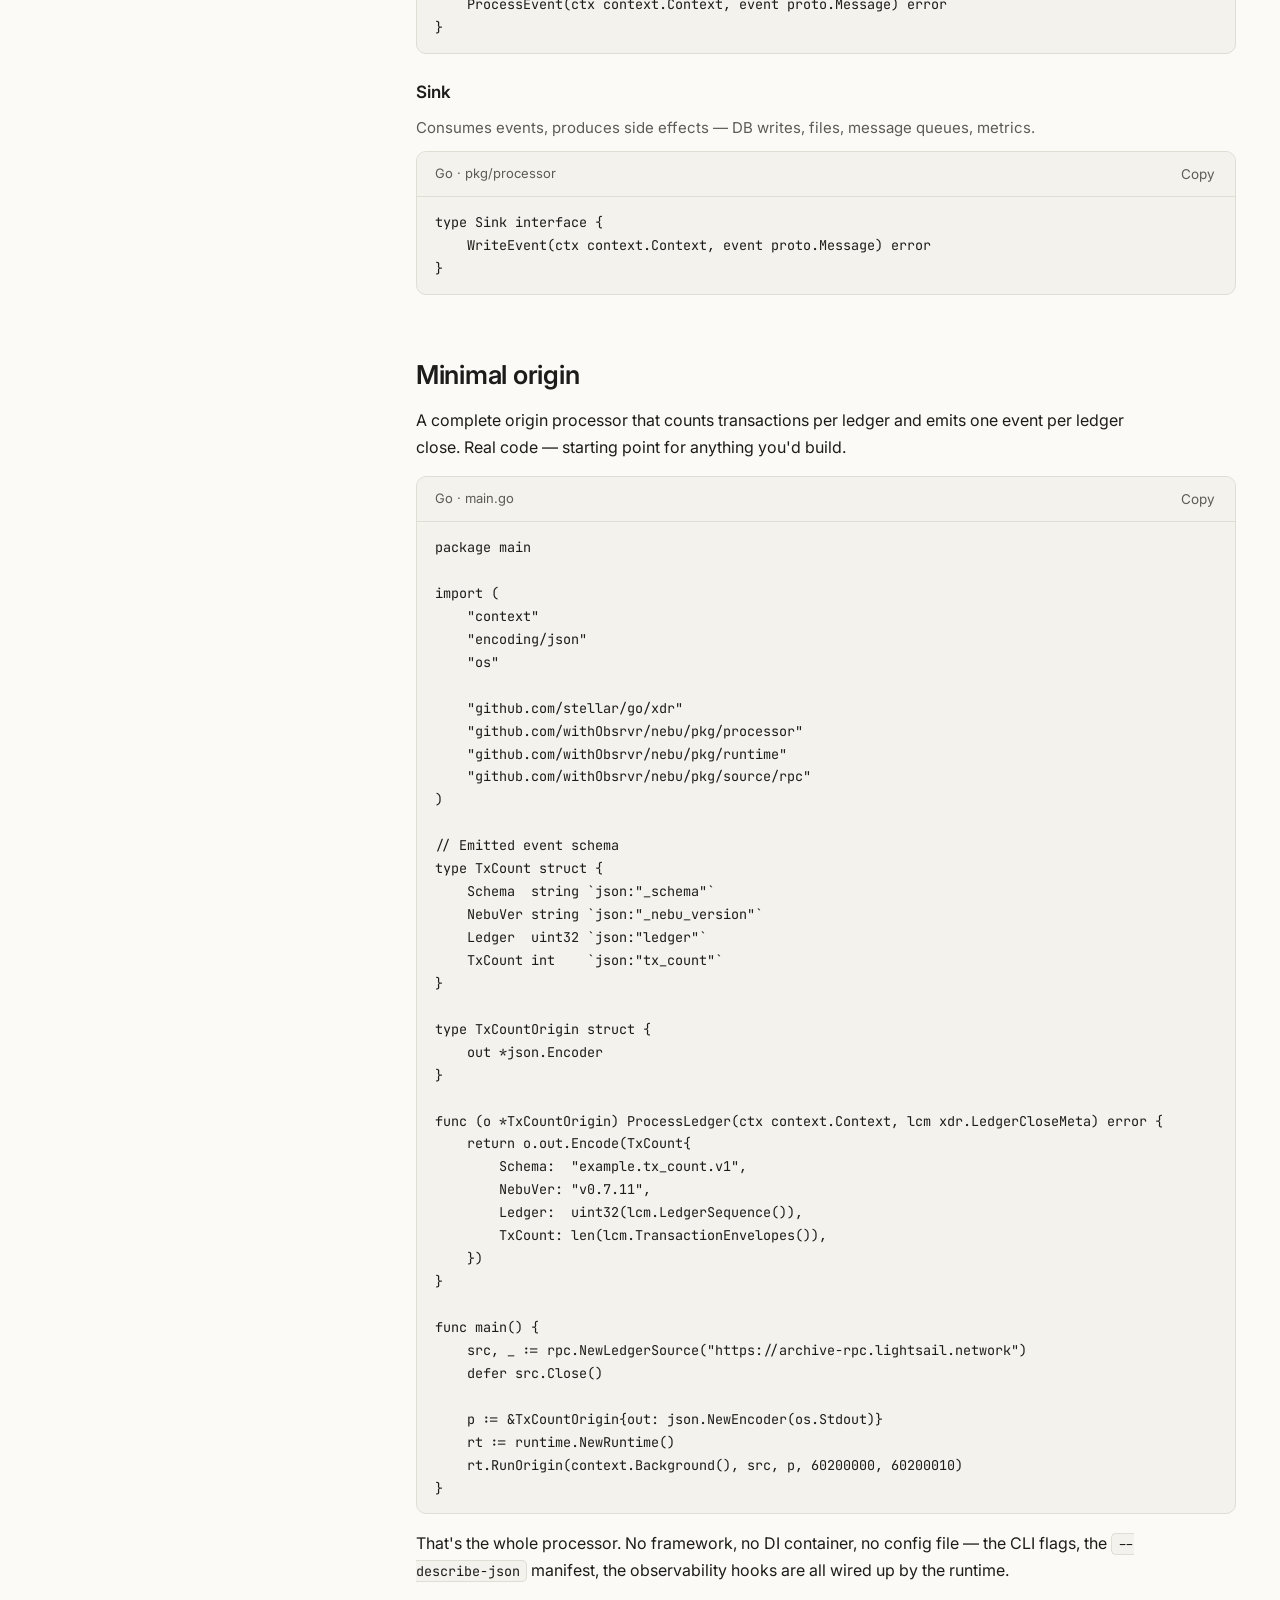
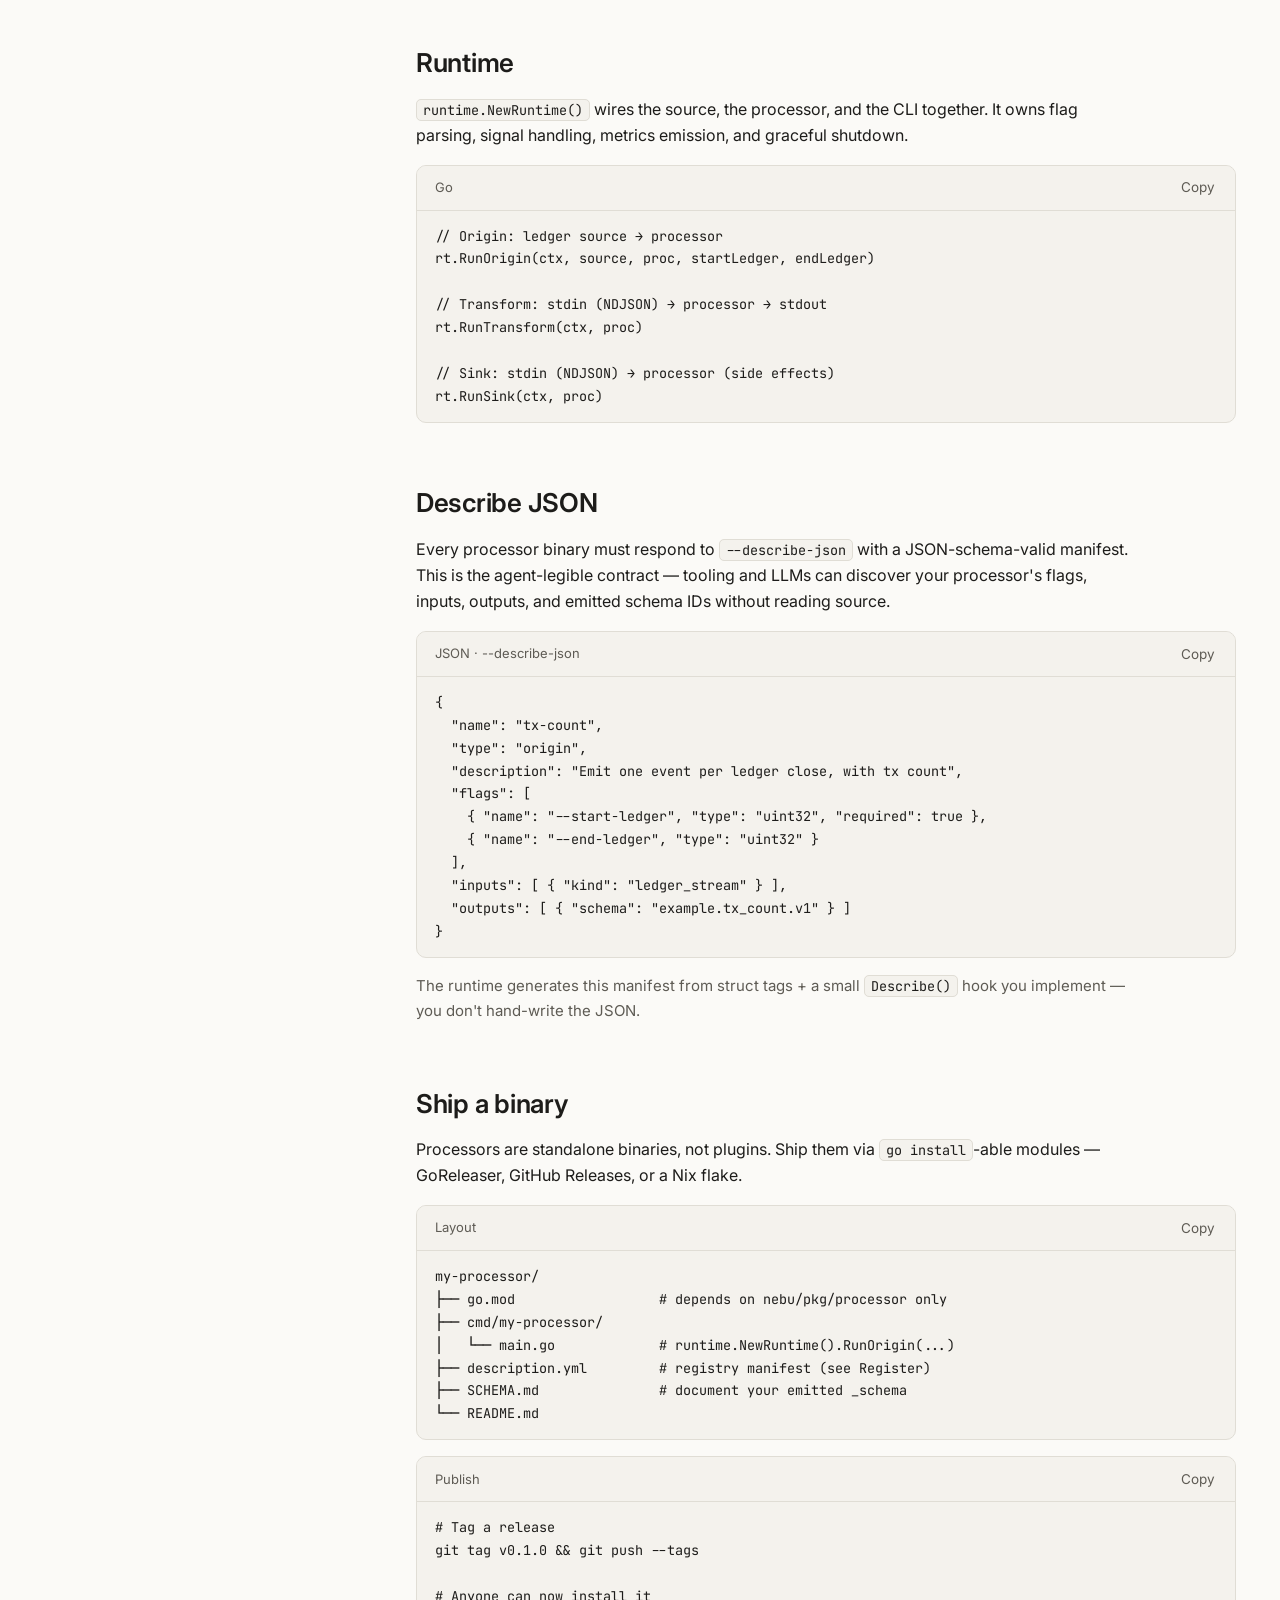
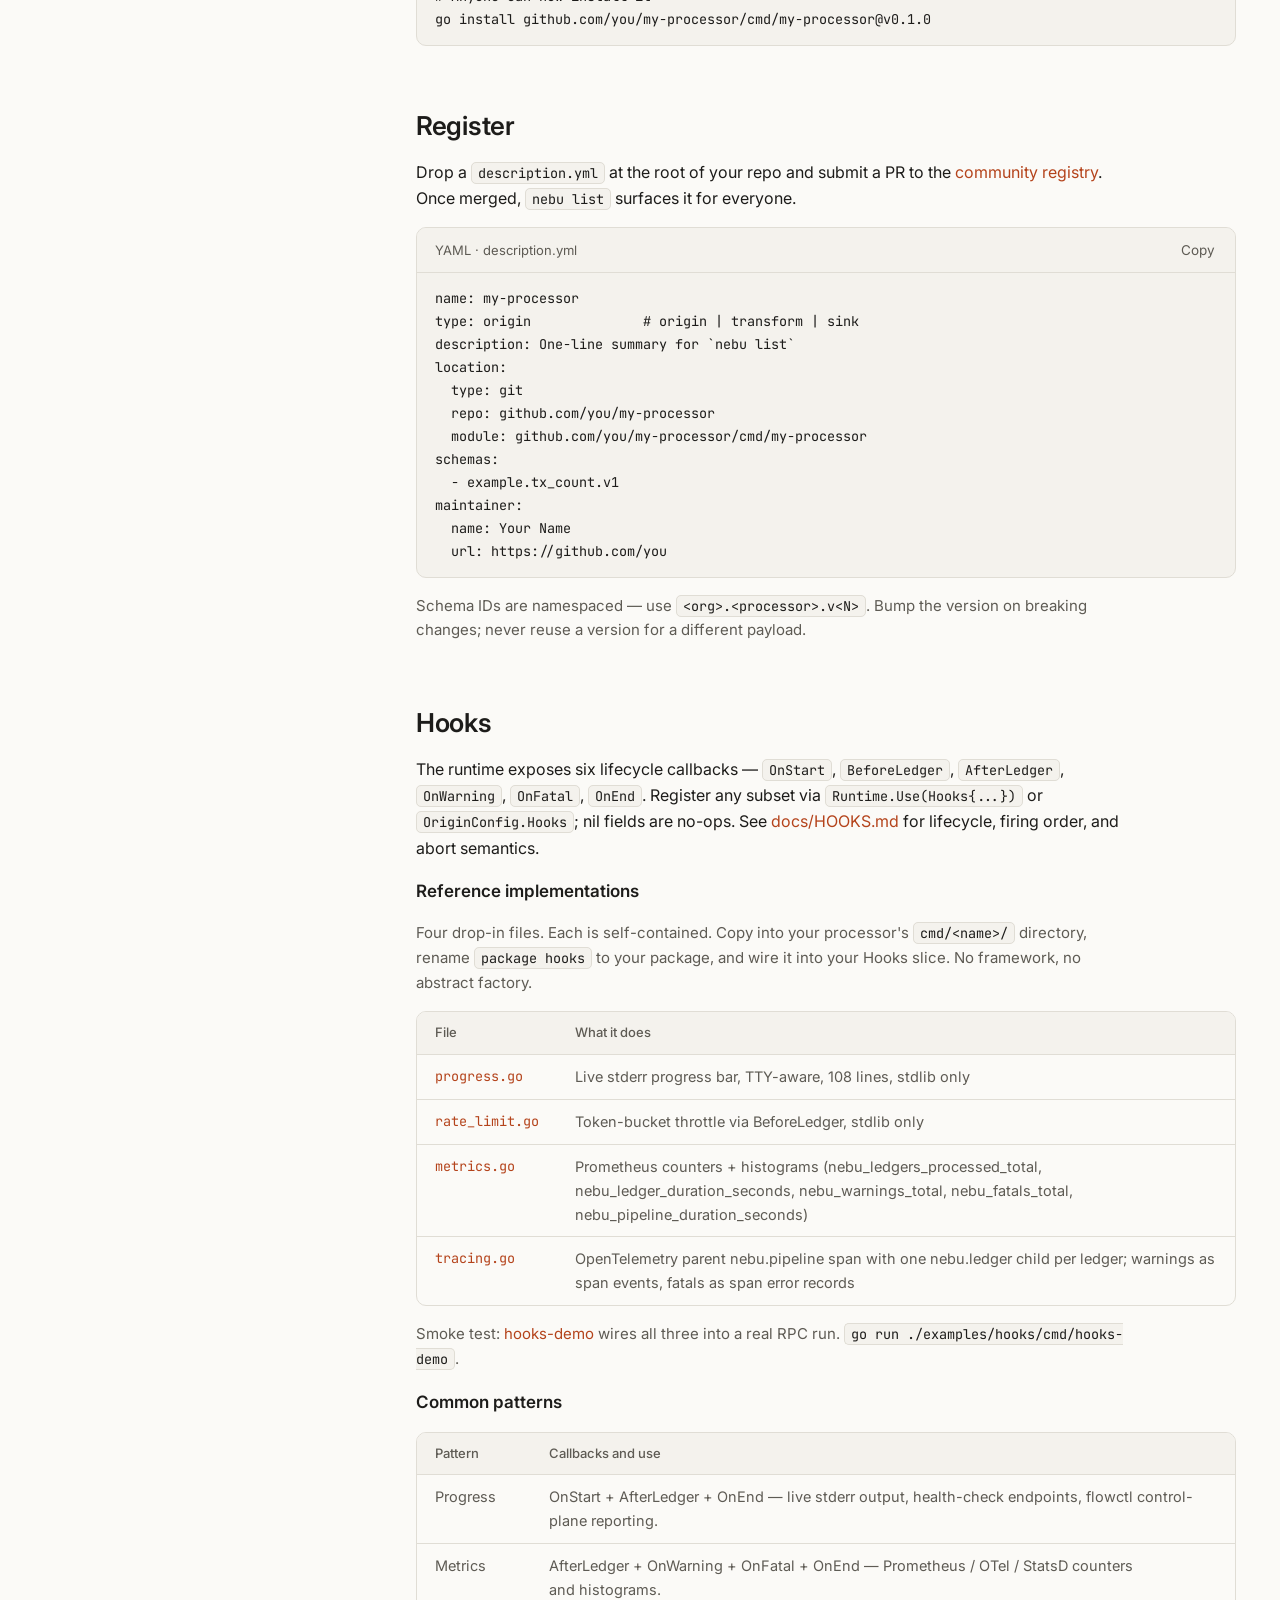
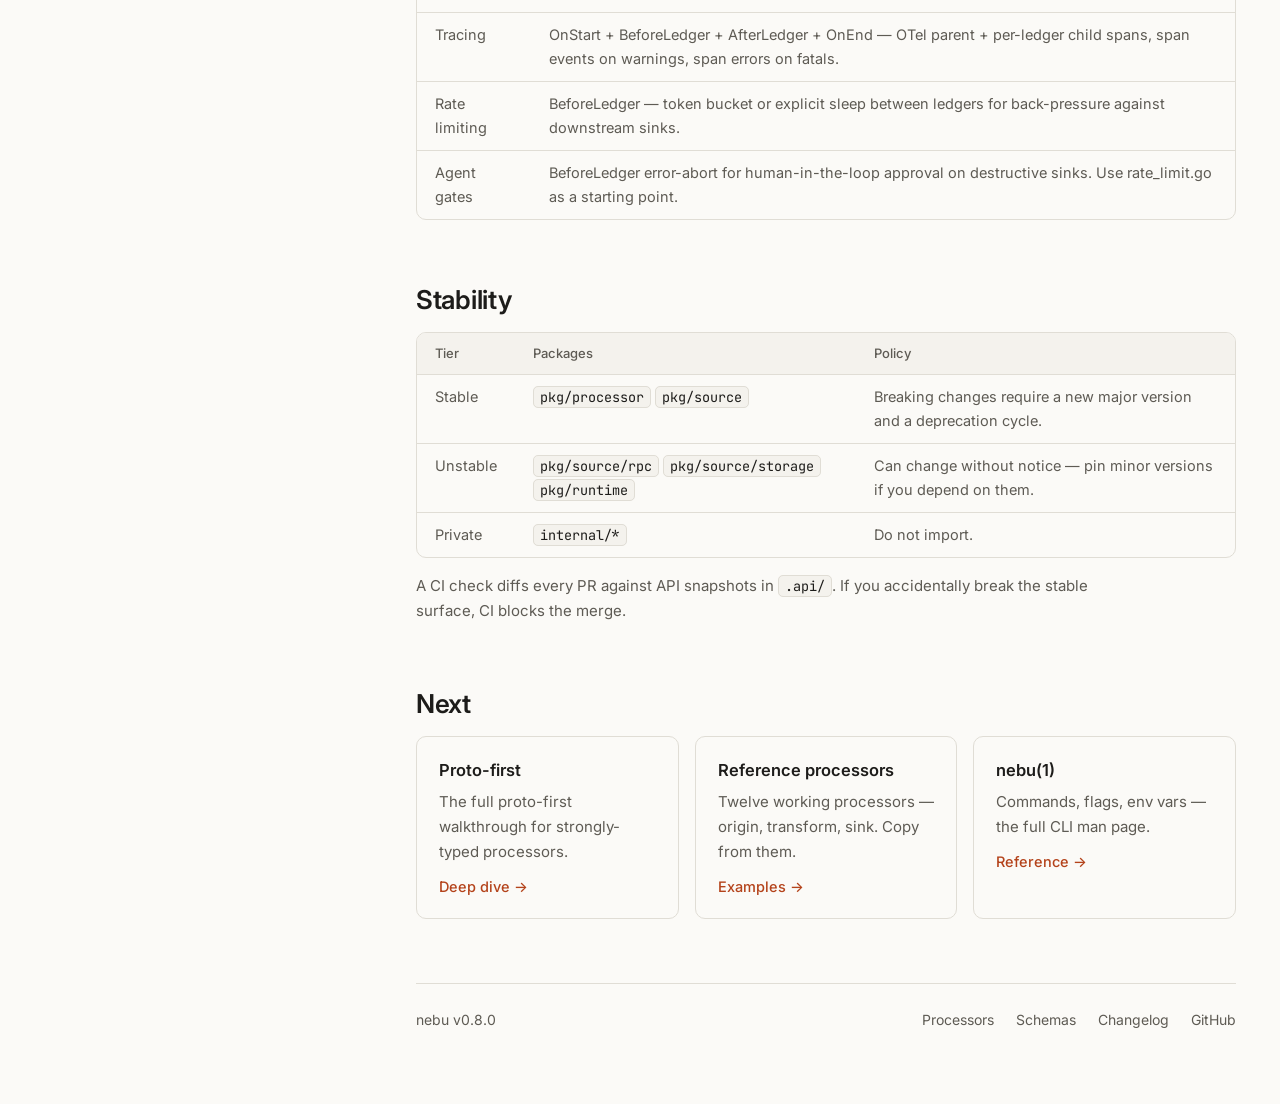
==== commit 2bea64a6: "docs: prepare v0.8.0 release Rolls Unreleased into v0.8.0. A minor rather than a patch: it adds publ" ====
--- a/docs/build-processors.html
+++ b/docs/build-processors.html
@@ -16,7 +16,7 @@
 <div class="site-header__inner">
 <a href="index.html" class="brand">
 <span class="brand__name">nebu</span>
-<span class="brand__version">v0.7.11</span>
+<span class="brand__version">v0.8.0</span>
 </a>
 <nav aria-label="Primary" class="site-nav">
 <a href="index.html" class="site-nav__link is-current">Docs</a>
@@ -185,7 +185,7 @@
 <div style="display: grid; grid-template-columns: repeat(auto-fit, minmax(min(230px, 100%), 1fr)); gap: 16px"><a href="https://github.com/withObsrvr/nebu-processor-registry/blob/main/BUILDING_PROTO_PROCESSORS.md" class="card"><span class="card__title">Proto-first</span><span class="small muted">The full proto-first walkthrough for strongly-typed processors.</span><span class="card__cta">Deep dive →</span></a><a href="https://github.com/withObsrvr/nebu/tree/main/examples/processors" class="card"><span class="card__title">Reference processors</span><span class="small muted">Twelve working processors — origin, transform, sink. Copy from them.</span><span class="card__cta">Examples →</span></a><a href="man.html" class="card"><span class="card__title">nebu(1)</span><span class="small muted">Commands, flags, env vars — the full CLI man page.</span><span class="card__cta">Reference →</span></a></div></section>
 
 <footer class="site-footer">
-<span>nebu v0.7.11</span>
+<span>nebu v0.8.0</span>
 <div class="site-footer__links">
 <a href="processors.html" class="muted">Processors</a>
 <a href="schemas.html" class="muted">Schemas</a>
